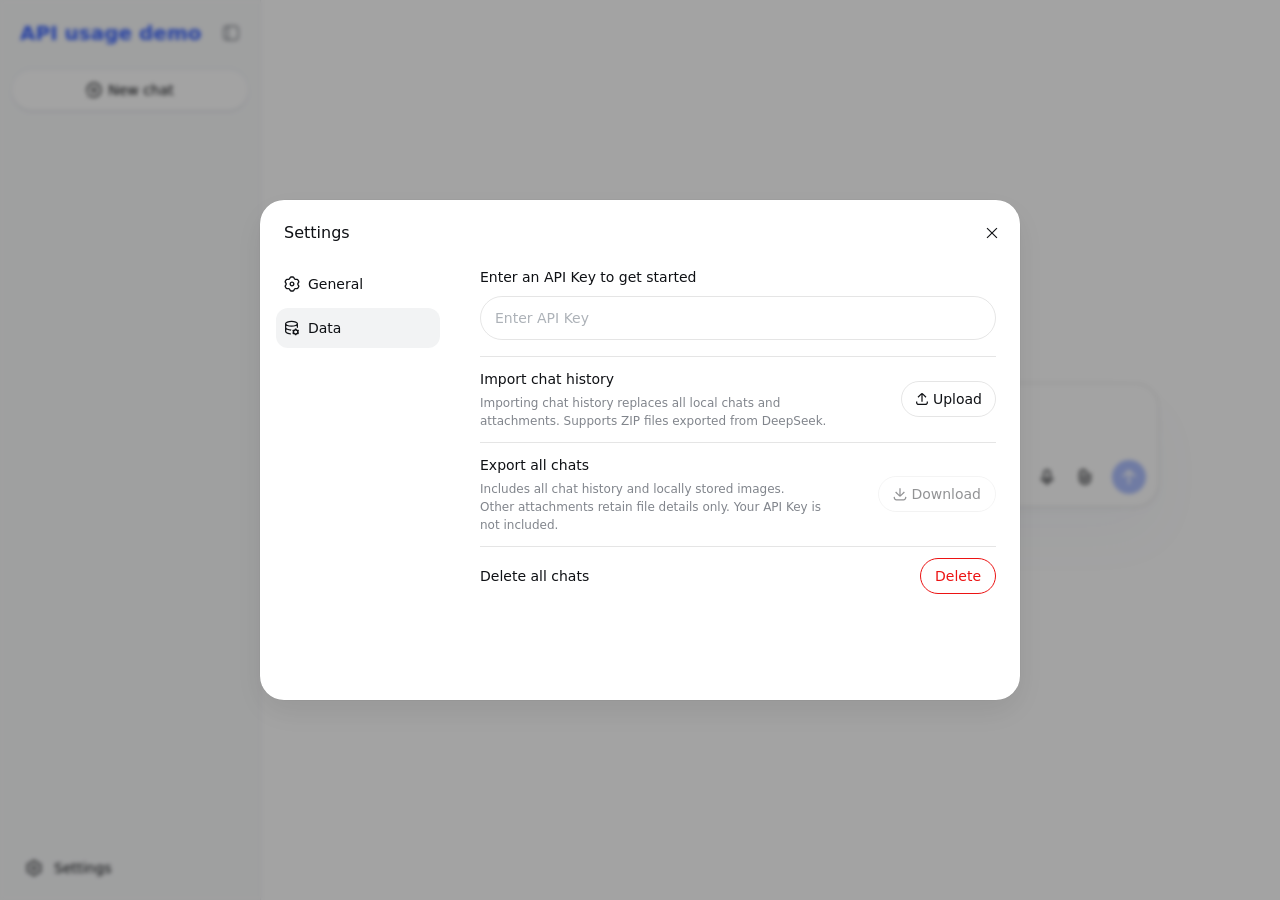
==== index.html @ 52a0a0d3 "deploy: chat-demo v0.1.3 static build" ====
<!doctype html><html lang="zh-CN"><head><meta charset="utf-8"><meta name="viewport" content="width=device-width,initial-scale=1"><meta name="theme-color" content="#ffffff"><title>API 使用 demo</title><meta content="0.1.3" name="application-version"><script defer src="static/js/main.4fc5bb07.js"></script><link href="static/css/main.27198ffe.css" rel="stylesheet"></head><body><div id="root"></div></body></html>
---- static/css/main.27198ffe.css ----
.trigger-_94788{display:contents}.tooltip-_94788{z-index:2000;box-sizing:border-box;background-color:var(--dsw-alias-tooltip-bg);max-width:calc(100vw - 28px);color:var(--dsw-static-neutral-bluish-00);pointer-events:none;border-radius:10px;padding:4px 8px;font-size:12px;line-height:1.5;position:fixed}[data-ds-dark-theme] .tooltip-_94788{color:var(--dsw-alias-label-primary);box-shadow:0 6px 16px rgba(0,0,0,.08),0 3px 6px -4px rgba(0,0,0,.12),0 9px 28px 8px rgba(0,0,0,.05)}.button-_7c3cd{cursor:pointer;transition:background-color var(--ds-transition-duration) var(--ds-ease-in-out);background-color:transparent;border:none;border-radius:50%;outline:none;flex-shrink:0;justify-content:center;align-items:center;padding:0;font-size:16px;display:inline-flex}.button-_7c3cd:active:not(:disabled){background-color:var(--dsw-alias-interactive-bg-hover)}@media (hover:hover){.button-_7c3cd:hover:not(:disabled){background-color:var(--dsw-alias-interactive-bg-hover)}}.button-_7c3cd:focus-visible{box-shadow:0 0 0 2px var(--dsw-alias-button-primary-fill)}.button-_7c3cd:disabled{cursor:not-allowed;color:var(--dsw-alias-label-caption)}.xs-_7c3cd{width:var(--ds-control-height-xs);height:var(--ds-control-height-xs)}.m-_7c3cd{width:34px;height:34px}.xl-_7c3cd{width:var(--ds-control-height-xl);height:var(--ds-control-height-xl)}.tertiary-_7c3cd{color:var(--dsw-alias-label-tertiary)}.primary-_7c3cd{color:var(--dsw-alias-label-primary)}.logo-cc04e9{background-color:var(--dsw-alias-markdown-citation);border-radius:50%;display:inline-flex;overflow:hidden}.img-cc04e9{object-fit:cover;width:100%;height:100%}.placeholder-cc04e9{background-color:var(--dsw-alias-markdown-citation);justify-content:center;align-items:center;width:100%;height:100%;display:flex}.fallback-cc04e9{color:var(--dsw-alias-label-tertiary)}.fallback-cc04e9 svg{width:70%;height:70%}.group-cc04e9{-webkit-user-select:none;-moz-user-select:none;-ms-user-select:none;user-select:none;margin-left:6px;display:inline-flex}.thumbnail-cc04e9{width:16px;height:16px;box-shadow:0 0 0 1px var(--search-row-site-logo-color,var(--dsw-alias-bg-base)), 0 0 0 1px var(--dsw-alias-bg-base);flex-shrink:0;margin-left:-4px;transition:box-shadow .2s}.thumbnail-cc04e9:first-of-type{margin-left:0}.anchor-a38882{text-decoration:none}.card-a38882{cursor:pointer;flex-direction:column;display:flex}.meta-a38882{padding-top:var(--search-view-card-meta-padding-top,0);font:var(--search-view-card-meta-font,500 12px/17px var(--dsw-font-family));align-items:center;gap:6px;display:flex}.siteIcon-a38882{flex-shrink:0;width:18px;height:18px}.siteName-a38882{text-overflow:ellipsis;white-space:nowrap;color:var(--search-view-card-secondary-color,var(--dsw-alias-label-secondary));overflow:hidden}.divider-a38882{background-color:var(--dsw-alias-border-l3);width:1px;height:12px;margin:0 3px}.date-a38882{color:var(--search-view-card-secondary-color,var(--dsw-alias-label-secondary));flex-shrink:0;font-weight:400}.title-a38882{font:var(--search-view-card-title-font,500 16px/25px var(--dsw-font-family));color:var(--dsw-alias-label-primary);line-clamp:2;-webkit-line-clamp:2;-webkit-box-orient:vertical;margin-top:6px;display:-webkit-box;overflow:hidden}.snippet-a38882{color:var(--search-view-card-secondary-color,var(--dsw-alias-label-secondary));line-clamp:2;-webkit-line-clamp:2;-webkit-box-orient:vertical;margin-top:6px;font-size:13px;line-height:20px;display:-webkit-box;overflow:hidden}.panel-_5cf57{box-sizing:border-box;border-left:1px solid var(--dsw-alias-border-l2);width:calc(50vw - 4rem);max-width:390px;height:100%;color:var(--dsw-alias-label-primary);background:var(--dsw-alias-bg-base);flex-direction:column;flex-shrink:0;display:flex}.header-_5cf57{box-sizing:border-box;border-bottom:1px solid var(--dsw-alias-border-l2);flex-shrink:0;align-items:center;height:60px;padding:0 14px 0 20px;display:flex}.title-_5cf57{text-overflow:ellipsis;white-space:nowrap;flex:1;font-size:14px;font-weight:500;line-height:22px;overflow:hidden}.content-_5cf57{--search-view-card-meta-font:var(--dsw-font-xs-13);--search-view-card-meta-padding-top:2px;--search-view-card-secondary-color:var(--dsw-alias-label-tertiary);--search-view-card-title-font:500 14px/22px var(--dsw-font-family);scrollbar-color:var(--scroll-color) transparent;flex:1;min-height:0;padding:8px;overflow-y:auto}.item-_5cf57{transition:background-color var(--ds-transition-duration) var(--ds-ease-in-out);border-radius:12px;margin-bottom:6px;padding:12px}.item-_5cf57:hover{background:var(--dsw-alias-interactive-bg-hover)}@media not all and (min-width:768px){.panel-_5cf57{z-index:700;border-left:none;width:auto;max-width:none;position:fixed;top:0;bottom:0;left:0;right:0}}.mask-_4f2ab{z-index:1000;cursor:copy;pointer-events:none;-webkit-backdrop-filter:blur(10px);backdrop-filter:blur(10px);background-color:rgba(255,255,255,.7);justify-content:center;align-items:center;display:flex;position:fixed;top:0;bottom:0;left:0;right:0}[data-ds-dark-theme] .mask-_4f2ab{background-color:rgba(39,39,48,.7)}.wrap-_4f2ab{box-sizing:border-box;width:100%;color:var(--dsw-alias-label-primary);text-align:center;flex-direction:column;align-items:center;margin-top:-3%;padding:0 40px;display:flex}.title-_4f2ab{margin-top:16px;font-size:20px;line-height:28px}.desc-_4f2ab{color:var(--dsw-alias-label-tertiary);margin-top:16px;font-size:14px;line-height:22px}.card-_282ec{box-sizing:border-box;border:1px solid var(--dsw-alias-border-l2);background-color:var(--dsw-specific-input-major);cursor:default;border-radius:16px;flex-shrink:0;align-items:center;width:240px;min-height:64px;padding:0 12px 0 14px;transition:background-color .2s ease-in-out;display:flex;position:relative}.card-_282ec>a{position:absolute;top:0;bottom:0;left:0;right:0}.card-_282ec:hover .remove-_282ec{opacity:1}.clickable-_282ec{cursor:pointer}.clickable-_282ec:hover{background-color:var(--dsw-alias-interactive-bg-hover)}.editable-_282ec{padding-right:24px}.failed-_282ec{border-color:var(--dsw-alias-state-error-primary)}.failed-_282ec .subCaption-_282ec{color:var(--dsw-alias-state-error-primary)}.icon-_282ec{width:28px;height:28px;color:var(--dsw-alias-label-tertiary);flex-shrink:0;justify-content:center;align-items:center;margin-right:10px;display:flex}.retry-_282ec svg{width:18px;height:18px;color:var(--dsw-alias-label-secondary)}.spinner-_282ec{box-sizing:border-box;border:2px solid var(--dsw-alias-border-l2);border-top-color:var(--dsw-alias-label-tertiary);border-radius:50%;width:16px;height:16px;animation:.8s linear infinite spin-_282ec}@keyframes spin-_282ec{to{transform:rotate(360deg)}}.content-_282ec{-webkit-user-select:none;-moz-user-select:none;-ms-user-select:none;user-select:none;flex:1;min-width:0;padding:10px 0}.caption-_282ec{white-space:nowrap;text-overflow:ellipsis;color:var(--dsw-alias-label-primary);font-size:14px;font-weight:400;line-height:22px;overflow:hidden}.subCaption-_282ec{white-space:nowrap;text-overflow:ellipsis;color:var(--dsw-alias-label-tertiary);font-size:12px;line-height:18px;overflow:hidden}.remove-_282ec{width:18px;height:18px;color:var(--dsw-alias-label-primary-inverted);background-color:var(--dsw-alias-button-contrast-fill);cursor:pointer;opacity:0;border:none;border-radius:50%;justify-content:center;align-items:center;padding:0;transition:opacity .2s ease-in-out;display:flex;position:absolute;top:4px;right:4px}.invalidRemove-_282ec{opacity:1;color:var(--dsw-alias-label-primary-foreground);background-color:var(--dsw-alias-state-error-primary)}.wrapper-ed6f47{--line-height:24px;--input-padding-top:12px;box-sizing:border-box;cursor:text;width:100%;font-size:16px;line-height:var(--line-height);border:1px solid var(--dsw-alias-border-l2-darkmode-thin);background:var(--dsw-specific-input-major);border-radius:24px;flex-direction:column;display:flex;overflow:hidden}.session-ed6f47{box-shadow:0 4px 10px rgba(0,0,0,.02),0 2px 4px rgba(0,0,0,.04)}.home-ed6f47{box-shadow:0 4px 12px rgba(0,0,0,.02),0 2px 2px rgba(72,104,178,.01),0 30px 60px rgba(72,104,178,.03)}[data-ds-dark-theme] .home-ed6f47{box-shadow:none}.attachments-ed6f47{cursor:default;align-items:flex-end;gap:10px;padding:12px 12px 0;display:flex;overflow-x:auto}.attachment-ed6f47{box-sizing:border-box;border:1px solid var(--dsw-alias-border-l2);background-color:var(--dsw-alias-bg-skeleton);border-radius:16px;flex-shrink:0;width:64px;height:64px;position:relative;overflow:hidden}.attachment-ed6f47 img{object-fit:cover;width:100%;height:100%;display:block}.attachment-ed6f47:hover .remove-ed6f47{opacity:1}.uploading-ed6f47{background-color:rgba(0,0,0,.3);position:absolute;top:0;bottom:0;left:0;right:0}.uploading-ed6f47:after{content:"";border:2px solid rgba(255,255,255,.4);border-top-color:#fff;border-radius:50%;width:16px;height:16px;margin:-10px 0 0 -10px;animation:.8s linear infinite spin-ed6f47;position:absolute;top:50%;left:50%}@keyframes spin-ed6f47{to{transform:rotate(360deg)}}.attachmentFailed-ed6f47{border-color:var(--dsw-alias-state-error-primary)}.failed-ed6f47{cursor:pointer;color:var(--dsw-static-neutral-bluish-00);background-color:rgba(0,0,0,.48);border:none;flex-direction:column;justify-content:center;align-items:center;padding:0 3px;display:flex;position:absolute;top:0;bottom:0;left:0;right:0}.failed-ed6f47 svg{width:18px;height:18px}.failedStatic-ed6f47{cursor:default;background-color:rgba(0,0,0,.24);justify-content:flex-end;padding-bottom:7px}.failedReason-ed6f47{text-align:center;word-break:break-word;-webkit-line-clamp:2;-webkit-box-orient:vertical;max-width:100%;margin-top:2px;font-size:11px;font-weight:500;line-height:14px;display:-webkit-box;overflow:hidden}.remove-ed6f47{z-index:1;width:18px;height:18px;color:var(--dsw-alias-label-primary-inverted);background-color:var(--dsw-alias-button-contrast-fill);-webkit-filter:drop-shadow(0 0 .5px rgba(0,0,0,.2));filter:drop-shadow(0 0 .5px rgba(0,0,0,.2));cursor:pointer;opacity:0;transition:opacity var(--ds-transition-duration) var(--ds-ease-in-out);border:none;border-radius:50%;justify-content:center;align-items:center;padding:0;display:flex;position:absolute;top:4px;right:4px}.invalidRemove-ed6f47{opacity:1;color:var(--dsw-alias-label-primary-foreground);background-color:var(--dsw-alias-state-error-primary)}.textareaWrapper-ed6f47{width:100%;position:relative}.textarea-ed6f47,.mirror-ed6f47{box-sizing:border-box;width:100%;min-height:calc(var(--line-height) * 2 + var(--input-padding-top));padding:var(--input-padding-top) 12px 0 16px;font:inherit;line-height:inherit;font-variant-ligatures:no-contextual;word-break:break-word;white-space:pre-wrap;border:none;margin:0;display:block;overflow:auto}.textarea-ed6f47{resize:none;overscroll-behavior:contain;height:100%;color:var(--dsw-alias-label-primary);caret-color:var(--dsw-alias-brand-text);background-color:transparent;outline:none;position:absolute}.textarea-ed6f47::-webkit-input-placeholder{color:var(--dsw-alias-label-caption);-webkit-user-select:none;-moz-user-select:none;-ms-user-select:none;user-select:none}.textarea-ed6f47::-ms-input-placeholder{color:var(--dsw-alias-label-caption);-webkit-user-select:none;-moz-user-select:none;-ms-user-select:none;user-select:none}.textarea-ed6f47::placeholder{color:var(--dsw-alias-label-caption);-webkit-user-select:none;-moz-user-select:none;-ms-user-select:none;user-select:none}.textareaHidden-ed6f47{visibility:hidden}@media not all and (min-width:440px){.textarea-ed6f47,.mirror-ed6f47{min-height:calc(var(--line-height) * 1.25 + var(--input-padding-top))}}.mirror-ed6f47{visibility:hidden;pointer-events:none;max-height:336px}@media not all and (min-width:768px){.wrapper-ed6f47{max-height:calc(var(--app-viewport-height,100dvh) - 120px);flex-shrink:0}.textareaWrapper-ed6f47{min-height:0}.attachments-ed6f47,.functionRow-ed6f47{flex-shrink:0}}.functionRow-ed6f47{align-items:center;gap:8px;margin-top:4px;padding:12px;display:flex}.toggles-ed6f47{flex:1;align-items:center;gap:10px;min-width:0;display:flex}.collapsedToggles-ed6f47 .toggleLabel-ed6f47{display:none}.toggle-ed6f47{border:1px solid var(--dsw-alias-border-l2);height:34px;color:var(--dsw-alias-label-primary);font:inherit;white-space:nowrap;cursor:pointer;-webkit-user-select:none;-moz-user-select:none;-ms-user-select:none;user-select:none;background-color:transparent;border-radius:18px;flex-shrink:0;justify-content:center;align-items:center;gap:4px;padding:0 12px;font-size:13px;font-weight:500;line-height:20px;transition-property:border,background;transition-duration:.2s;display:inline-flex}.toggle-ed6f47:hover:not(:disabled){background-color:var(--dsw-alias-interactive-bg-hover)}.toggle-ed6f47:disabled{opacity:.4;cursor:not-allowed}.toggle-ed6f47.selected-ed6f47{background-color:var(--dsw-alias-button-ghost-active-fill);color:var(--dsw-alias-brand-text);border-color:var(--dsw-alias-button-ghost-active-border)}.toggle-ed6f47.selected-ed6f47:hover{background-color:var(--dsw-alias-button-ghost-active-hover)}.right-ed6f47{flex-shrink:0;align-items:center;gap:4px;margin-left:auto;display:flex}.sendButton-ed6f47{background:var(--dsw-alias-button-primary-fill);width:34px;height:34px;color:var(--dsw-static-neutral-bluish-00);cursor:pointer;border:none;border-radius:50%;flex-shrink:0;justify-content:center;align-items:center;margin-left:6px;padding:0;transition:background .2s;display:flex}.sendButton-ed6f47:not(.disabled-ed6f47):hover{background:var(--dsw-alias-button-primary-hover)}.sendButton-ed6f47.disabled-ed6f47{opacity:.4;cursor:not-allowed}.timer-_1bdad{color:var(--dsw-alias-label-caption);font-variant-numeric:tabular-nums;white-space:nowrap;flex-shrink:0;align-items:center;font-size:12px;line-height:17px;display:inline-flex}@media not all and (min-width:768px){.timer-_1bdad{display:none}}.button-_1bdad{width:34px;height:34px;color:var(--dsw-alias-label-primary);cursor:pointer;transition:background-color var(--ds-transition-duration) var(--ds-ease-in-out);background-color:transparent;border:none;border-radius:50%;outline:none;flex-shrink:0;justify-content:center;align-items:center;padding:0;display:inline-flex}.button-_1bdad:active:not(.recording-_1bdad):not(.disabled-_1bdad){background-color:var(--dsw-alias-interactive-bg-hover)}@media (hover:hover){.button-_1bdad:hover:not(.recording-_1bdad):not(.disabled-_1bdad){background-color:var(--dsw-alias-interactive-bg-hover)}}.button-_1bdad:focus-visible{box-shadow:0 0 0 2px var(--dsw-alias-button-primary-fill)}.disabled-_1bdad{color:var(--dsw-alias-label-caption);cursor:not-allowed}.active-_1bdad{justify-content:center;align-items:center;width:26px;height:26px;display:flex;position:relative}.halo-_1bdad{background-color:var(--dsw-alias-brand-primary);opacity:.2;border-radius:50%;animation:.15s ease-out both haloEnter-_1bdad,1.8s ease-in-out .15s infinite haloBreath-_1bdad;position:absolute;top:0;bottom:0;left:0;right:0}.core-_1bdad{background-color:var(--dsw-alias-brand-primary);opacity:.75;border-radius:50%;animation:.2s ease-out .14s both coreEnter-_1bdad;position:absolute;top:2px;bottom:2px;left:2px;right:2px}.outline-_1bdad{color:var(--dsw-alias-brand-primary);animation:.12s ease-out .14s both fadeOut-_1bdad;display:flex;position:absolute}.glyph-_1bdad{color:var(--dsw-static-neutral-bluish-00);animation:.1s ease-out .26s both fadeIn-_1bdad;display:flex;position:relative}@keyframes haloEnter-_1bdad{0%{opacity:0;transform:scale(.6)}to{opacity:.2;transform:scale(1)}}@keyframes haloBreath-_1bdad{0%,to{scale:1}50%{scale:1.1}}@keyframes coreEnter-_1bdad{0%{opacity:0;transform:scale(.6)}to{opacity:.75;transform:scale(1)}}@keyframes fadeOut-_1bdad{to{opacity:0}}@keyframes fadeIn-_1bdad{0%{opacity:0}}@media (prefers-reduced-motion:reduce){.halo-_1bdad,.core-_1bdad,.glyph-_1bdad{animation:none}.outline-_1bdad{display:none}.halo-_1bdad{scale:none}}.loading-_1bdad{box-sizing:border-box;border:1.5px solid var(--dsw-alias-border-l2);border-top-color:var(--dsw-alias-label-tertiary);border-radius:50%;width:14px;height:14px;animation:.8s linear infinite spin-_1bdad}@keyframes spin-_1bdad{to{transform:rotate(360deg)}}.spectrum-_62476{opacity:.7;pointer-events:none;justify-content:center;align-items:center;gap:3px;height:36px;display:flex;position:absolute;top:calc(50% + 8px);left:16px;right:12px;translate:0 -50%}.bar-_62476{background-color:var(--dsw-alias-button-info-hover,#679efe);transform-origin:50%;will-change:transform;border-radius:1px;flex-shrink:0;width:2px;height:5px}.button-_074b8{box-sizing:border-box;min-width:72px;font:inherit;cursor:pointer;white-space:nowrap;-webkit-user-select:none;-moz-user-select:none;-ms-user-select:none;user-select:none;transition:background-color var(--ds-transition-duration) var(--ds-ease-in-out), opacity var(--ds-transition-duration) var(--ds-ease-in-out);border:1px solid transparent;border-radius:4096px;outline:none;justify-content:center;align-items:center;padding:0 14px;font-size:14px;font-weight:500;line-height:22px;display:inline-flex}.button-_074b8:focus-visible{box-shadow:0 0 0 2px var(--dsw-alias-button-primary-fill)}.button-_074b8:disabled{opacity:.45;cursor:not-allowed}.l-_074b8{height:var(--ds-control-height-l)}.m-_074b8{height:var(--ds-control-height-m);gap:4px}.m-_074b8 svg{width:14px;height:14px}.s-_074b8{height:var(--ds-control-height-s);min-width:58px}.block-_074b8{width:100%}.primary-_074b8{color:var(--dsw-alias-label-primary-foreground);background-color:var(--dsw-alias-button-primary-fill)}.primary-_074b8:hover:not(:disabled){background-color:var(--dsw-alias-button-primary-hover)}.outlined-_074b8{color:var(--dsw-alias-label-primary);border-color:var(--dsw-alias-border-l2);background-color:transparent;font-weight:400}.outlined-_074b8:hover:not(:disabled){background-color:var(--dsw-alias-interactive-bg-hover)}.danger-_074b8{color:var(--dsw-static-neutral-bluish-00);background-color:var(--dsw-alias-state-error-primary)}.danger-_074b8:hover:not(:disabled){background-color:var(--dsw-alias-state-error-secondary)}.dangerOutlined-_074b8{color:var(--dsw-alias-state-error-primary);border-color:var(--dsw-alias-state-error-primary);background-color:transparent;font-weight:400}.dangerOutlined-_074b8:hover:not(:disabled){background-color:var(--dsw-alias-interactive-bg-hover-danger)}.dangerOutlined-_074b8:focus-visible{box-shadow:0 0 0 2px var(--dsw-alias-state-error-primary)}.card-bab5a2{z-index:950;box-sizing:border-box;border:1px solid var(--dsw-alias-border-inverted);background:var(--dsw-specific-menu);max-width:355px;box-shadow:var(--dsw-shadow-lv3);border-radius:12px;padding:16px;position:fixed}.container-_094a5{justify-content:space-between;align-items:center;width:100%;padding:6px;display:flex}.name-_094a5{color:var(--dsw-alias-label-primary);font-family:var(--ds-font-family-code);margin-left:8px;font-size:12px;line-height:18px}.button-_094a5{height:28px;color:var(--dsw-alias-label-secondary);font:inherit;cursor:pointer;-webkit-user-select:none;-moz-user-select:none;-ms-user-select:none;user-select:none;background:0 0;border:none;border-radius:8px;align-items:center;gap:3px;padding:0 10px;font-size:13px;line-height:20px;display:inline-flex}.button-_094a5:active{background-color:var(--dsw-alias-interactive-bg-hover)}@media (hover:hover){.button-_094a5:hover{background-color:var(--dsw-alias-interactive-bg-hover)}}.button-_094a5 svg{width:14px;height:14px}.ds-markdown{font:var(--dsw-font-markdown-base);color:var(--dsw-alias-label-primary)}.ds-markdown strong{font-weight:600}.ds-markdown img{max-width:100%}.ds-markdown h1{font:var(--dsw-font-markdown-h1)}.ds-markdown h2{font:var(--dsw-font-markdown-h2)}.ds-markdown h3{font:var(--dsw-font-markdown-h3)}.ds-markdown h4{font:var(--dsw-font-markdown-h4)}.ds-markdown h5,.ds-markdown h6{font:var(--dsw-font-markdown-base-strong)}.ds-markdown h1 strong,.ds-markdown h2 strong,.ds-markdown h3 strong,.ds-markdown h4 strong,.ds-markdown h5 strong,.ds-markdown h6 strong{font-weight:inherit}.ds-markdown h1,.ds-markdown h2,.ds-markdown h3{margin:32px 0 16px}.ds-markdown h4,.ds-markdown h5,.ds-markdown h6,.ds-markdown .ds-markdown-paragraph{margin:16px 0}.ds-markdown h4+ul,.ds-markdown h5+ul,.ds-markdown h6+ul,.ds-markdown h4+ol,.ds-markdown h5+ol,.ds-markdown h6+ol{margin-top:8px}:is(.ds-markdown h4:has(+ul),.ds-markdown h5:has(+ul),.ds-markdown h6:has(+ul),.ds-markdown h4:has(+ol),.ds-markdown h5:has(+ol),.ds-markdown h6:has(+ol)){margin-bottom:8px}.ds-markdown a:not(.ds-a){color:var(--dsw-alias-brand-text);transition:box-shadow var(--ds-transition-duration) var(--ds-ease-in-out);border:2px solid rgba(255,255,255,0);border-width:2px 3px;margin-left:-3px;margin-right:-3px;text-decoration:none;position:relative}.ds-markdown a:not(.ds-a):hover,.ds-markdown a:not(.ds-a) :focus{-webkit-text-decoration:underline var(--dsw-alias-brand-text);-webkit-text-decoration:underline var(--dsw-alias-brand-text);text-decoration:underline var(--dsw-alias-brand-text);outline:none}.ds-markdown a:not(.ds-a):focus-visible{box-shadow:0 0 0 2px var(--dsw-alias-brand-text)}.ds-markdown li>ul,.ds-markdown li>ol{margin-top:4px}.ds-markdown ul,.ds-markdown ol{margin:16px 0;padding-left:18px}.ds-markdown li:not(:first-child){margin-top:6px}.ds-markdown li::marker{color:var(--dsw-alias-label-secondary);line-height:28px}.ds-markdown ul>.ds-markdown-task-list-item{list-style:none}.ds-markdown ul>.ds-markdown-task-list-item>.ds-markdown-task-checkbox{margin-left:-18px}.ds-markdown .ds-markdown-task-list-item>.ds-markdown-task-checkbox{color:var(--dsw-alias-label-secondary)}.ds-markdown .ds-markdown-task-list-item>.ds-markdown-task-checkbox+.ds-markdown-paragraph{display:inline}.ds-markdown ul ol,.ds-markdown ol ol{padding-left:0;list-style-position:inside}:is(.ds-markdown ul ol,.ds-markdown ol ol) li p{display:inline}.ds-markdown hr{background:var(--dsw-alias-border-l2);border:none;height:1px;margin:32px 0;display:block}.ds-markdown blockquote{border-left:2px solid var(--dsw-alias-label-caption);margin:16px 0 0;padding-left:14px}.ds-markdown table{border-collapse:collapse;width:-webkit-max-content;width:-moz-max-content;width:max-content;max-width:-webkit-max-content;max-width:-moz-max-content;max-width:max-content}.ds-markdown th{border-bottom:1px solid var(--dsw-alias-border-l3);font:var(--dsw-font-markdown-table-head);border-top:none;min-width:100px;max-width:min(30vw,320px);padding:10px 16px}.ds-markdown th:not(:-webkit-any(:lang(ae),:lang(ar),:lang(arc),:lang(bcc),:lang(bqi),:lang(ckb),:lang(dv),:lang(fa),:lang(glk),:lang(he),:lang(ku),:lang(mzn),:lang(nqo),:lang(pnb),:lang(ps),:lang(sd),:lang(ug),:lang(ur),:lang(yi))){text-align:left}.ds-markdown th:not(:-moz-any(:lang(ae),:lang(ar),:lang(arc),:lang(bcc),:lang(bqi),:lang(ckb),:lang(dv),:lang(fa),:lang(glk),:lang(he),:lang(ku),:lang(mzn),:lang(nqo),:lang(pnb),:lang(ps),:lang(sd),:lang(ug),:lang(ur),:lang(yi))){text-align:left}.ds-markdown th:not(:is(:lang(ae),:lang(ar),:lang(arc),:lang(bcc),:lang(bqi),:lang(ckb),:lang(dv),:lang(fa),:lang(glk),:lang(he),:lang(ku),:lang(mzn),:lang(nqo),:lang(pnb),:lang(ps),:lang(sd),:lang(ug),:lang(ur),:lang(yi))){text-align:left}.ds-markdown th:-webkit-any(:lang(ae),:lang(ar),:lang(arc),:lang(bcc),:lang(bqi),:lang(ckb),:lang(dv),:lang(fa),:lang(glk),:lang(he),:lang(ku),:lang(mzn),:lang(nqo),:lang(pnb),:lang(ps),:lang(sd),:lang(ug),:lang(ur),:lang(yi)){text-align:right}.ds-markdown th:-moz-any(:lang(ae),:lang(ar),:lang(arc),:lang(bcc),:lang(bqi),:lang(ckb),:lang(dv),:lang(fa),:lang(glk),:lang(he),:lang(ku),:lang(mzn),:lang(nqo),:lang(pnb),:lang(ps),:lang(sd),:lang(ug),:lang(ur),:lang(yi)){text-align:right}.ds-markdown th:is(:lang(ae),:lang(ar),:lang(arc),:lang(bcc),:lang(bqi),:lang(ckb),:lang(dv),:lang(fa),:lang(glk),:lang(he),:lang(ku),:lang(mzn),:lang(nqo),:lang(pnb),:lang(ps),:lang(sd),:lang(ug),:lang(ur),:lang(yi)){text-align:right}.ds-markdown th:first-child{padding-left:0}.ds-markdown td{border-bottom:1px solid var(--dsw-alias-border-l2);font:var(--dsw-font-markdown-table);min-width:100px;max-width:min(30vw,320px);padding:10px 16px}.ds-markdown td:first-child{padding-left:0}.ds-markdown td:last-child{padding-right:0}.ds-markdown pre{font-family:var(--ds-font-family-code);margin:16px 0;overflow:auto}.ds-markdown code{box-sizing:border-box;font:var(--dsw-font-markdown-code);font-family:var(--ds-font-family-code);background-color:var(--dsw-alias-markdown-inline-code);border-radius:6px;align-items:center;padding:0 5px;display:inline-flex;font-size:.875em!important}:is(.ds-markdown h1,.ds-markdown h2,.ds-markdown h3,.ds-markdown h4,.ds-markdown h5,.ds-markdown h6) code{font:inherit;font-family:var(--ds-font-family-code)}.ds-markdown table code{font-size:13px}.ds-markdown-math.katex-display{text-align:center;max-width:100%;padding:4px;display:block;overflow-x:auto;overflow-y:hidden}.ds-markdown>* .ds-markdown-math{margin:16px 0}.ds-markdown>* .ds-markdown-math:first-child{margin-top:0}.ds-markdown>* .ds-markdown-math:last-child{margin-bottom:0}.ds-markdown li>.ds-markdown-paragraph{margin:8px 0}.ds-markdown li>:first-child{margin-top:0}.ds-markdown li>:last-child:not(.md-code-block){margin-bottom:0}.ds-markdown .ds-markdown-paragraph:first-child{margin-top:0!important}.ds-markdown .ds-markdown-paragraph:last-child{margin-bottom:0!important}.ds-markdown>:first-child{margin-top:0!important}.ds-markdown>:last-child{margin-bottom:0!important}.ds-markdown-html{font-family:var(--ds-font-family-code)}.ds-markdown-cite{font-variant:tabular-nums;min-width:14px;height:14px;box-shadow:inset 0 0 0 .5px var(--dsw-alias-border-l1);box-sizing:border-box;-webkit-user-select:none;-moz-user-select:none;-ms-user-select:none;user-select:none;white-space:nowrap;background:var(--dsw-alias-markdown-placeholder);font:500 9px/14px var(--ds-font-family-code);color:var(--dsw-alias-label-tertiary);cursor:pointer;border-radius:6px 6px 6px 0;flex-shrink:0;justify-content:center;align-items:center;margin:0 2px;padding:0 4px;display:inline-flex;position:relative;top:-5px}.ds-markdown-cite+.ds-markdown-cite{margin-left:0}.ds-markdown-cite:hover{background:var(--dsw-alias-markdown-citation)}.ds-markdown .md-code-block{margin:16px 0}.md-code-block{--dsl-code-block-banner-background-color:var(--dsw-alias-markdown-code-block-banner);--dsl-code-block-border-radius:12px;--dsl-code-block-banner-font:var(--dsw-font-xs-13);--dsl-code-block-content-font:var(--dsw-font-markdown-code-block);color:var(--dsw-alias-label-primary);background:var(--dsw-alias-markdown-code-block);border-radius:var(--dsl-code-block-border-radius)}.md-code-block:not(:last-child){margin-bottom:11px}.md-code-block-banner{background:var(--dsl-code-block-banner-background-color);font:var(--dsl-code-block-banner-font);border-top-left-radius:var(--dsl-code-block-border-radius);border-top-right-radius:var(--dsl-code-block-border-radius);justify-content:space-between;display:flex}.md-code-block>pre{font:var(--dsl-code-block-content-font);white-space:pre-wrap;word-break:break-all;padding:16px;margin:0!important}.markdown-table-wrapper{overflow-x:auto}.md-code-block-switch{gap:4px;display:flex}.md-code-block-switch [aria-pressed=true]{background:var(--dsw-alias-markdown-code-block);color:var(--dsw-alias-label-primary)}.md-mermaid-diagram{text-align:center;padding:16px;overflow:auto}.md-mermaid-diagram>svg{max-width:100%;height:auto;margin:0 auto;display:block}.md-mermaid-status{min-height:160px;color:var(--dsw-alias-label-secondary);justify-content:center;align-items:center;padding:16px;font-size:14px;display:flex}body.dark .md-code-block .token.comment,body.dark .md-code-block .token.prolog,body.dark .md-code-block .token.doctype,body.dark .md-code-block .token.cdata{color:#8da1b9}body.dark .md-code-block .token.punctuation{color:#e3eaf2}body.dark .md-code-block .token.delimiter.important,body.dark .md-code-block .token.selector .parent,body.dark .md-code-block .token.tag,body.dark .md-code-block .token.tag .token.punctuation{color:#6cc}body.dark .md-code-block .token.attr-name,body.dark .md-code-block .token.boolean,body.dark .md-code-block .token.boolean.important,body.dark .md-code-block .token.number,body.dark .md-code-block .token.constant,body.dark .md-code-block .token.selector .token.attribute{color:#e6d37a}body.dark .md-code-block .token.class-name,body.dark .md-code-block .token.key,body.dark .md-code-block .token.parameter,body.dark .md-code-block .token.property,body.dark .md-code-block .token.property-access,body.dark .md-code-block .token.variable{color:#6cb8e6}body.dark .md-code-block .token.attr-value,body.dark .md-code-block .token.inserted,body.dark .md-code-block .token.color,body.dark .md-code-block .token.selector .token.value,body.dark .md-code-block .token.string,body.dark .md-code-block .token.string .token.url-link{color:#91d076}body.dark .md-code-block .token.builtin,body.dark .md-code-block .token.keyword-array,body.dark .md-code-block .token.package,body.dark .md-code-block .token.regex{color:#f4adf4}body.dark .md-code-block .token.function,body.dark .md-code-block .token.selector .token.class,body.dark .md-code-block .token.selector .token.id{color:#c699e3}body.dark .md-code-block .token.atrule .token.rule,body.dark .md-code-block .token.combinator,body.dark .md-code-block .token.keyword,body.dark .md-code-block .token.operator,body.dark .md-code-block .token.pseudo-class,body.dark .md-code-block .token.pseudo-element,body.dark .md-code-block .token.selector,body.dark .md-code-block .token.unit{color:#e9ae7e}body.dark .md-code-block .token.deleted,body.dark .md-code-block .token.important{color:#cd6660}body.dark .md-code-block .token.keyword-this,body.dark .md-code-block .token.this{color:#6cb8e6}body.dark .md-code-block .token.important,body.dark .md-code-block .token.keyword-this,body.dark .md-code-block .token.this,body.dark .md-code-block .token.bold{font-weight:700}body.dark .md-code-block .token.delimiter.important{font-weight:inherit}body.dark .md-code-block .token.italic{font-style:italic}body.dark .md-code-block .token.entity{cursor:help}body.dark .md-code-block .language-markdown .token.title,body.dark .md-code-block .language-markdown .token.title .token.punctuation{color:#6cb8e6;font-weight:700}body.dark .md-code-block .language-markdown .token.blockquote.punctuation{color:#f4adf4}body.dark .md-code-block .language-markdown .token.code{color:#6cc}body.dark .md-code-block .language-markdown .token.hr.punctuation{color:#6cb8e6}body.dark .md-code-block .language-markdown .token.url .token.content{color:#91d076}body.dark .md-code-block .language-markdown .token.url-link{color:#e6d37a}body.dark .md-code-block .language-markdown .token.list.punctuation{color:#f4adf4}body.dark .md-code-block .language-markdown .token.table-header,body.dark .md-code-block .language-json .token.operator{color:#e3eaf2}body.dark .md-code-block .language-scss .token.variable{color:#6cc}body.dark .md-code-block .token.token.tab:not(:empty):before,body.dark .md-code-block .token.token.cr:before,body.dark .md-code-block .token.token.lf:before,body.dark .md-code-block .token.token.space:before{color:#8da1b9}body.dark .md-code-block div.code-toolbar>.toolbar.toolbar>.toolbar-item>a,body.dark .md-code-block div.code-toolbar>.toolbar.toolbar>.toolbar-item>button{color:#111b27;background:#6cb8e6}body.dark .md-code-block div.code-toolbar>.toolbar.toolbar>.toolbar-item>a:hover,body.dark .md-code-block div.code-toolbar>.toolbar.toolbar>.toolbar-item>a:focus,body.dark .md-code-block div.code-toolbar>.toolbar.toolbar>.toolbar-item>button:hover,body.dark .md-code-block div.code-toolbar>.toolbar.toolbar>.toolbar-item>button:focus{color:#111b27;background:rgba(108,184,230,.855);text-decoration:none}body.dark .md-code-block div.code-toolbar>.toolbar.toolbar>.toolbar-item>span,body.dark .md-code-block div.code-toolbar>.toolbar.toolbar>.toolbar-item>span:hover,body.dark .md-code-block div.code-toolbar>.toolbar.toolbar>.toolbar-item>span:focus{color:#111b27;background:#8da1b9}body.dark .md-code-block .line-highlight.line-highlight{background:linear-gradient(90deg,rgba(60,82,109,.373) 70%,rgba(60,82,109,.333))}body.dark .md-code-block .line-highlight.line-highlight:before,body.dark .md-code-block .line-highlight.line-highlight[data-end]:after{color:#111b27;background-color:#8da1b9;box-shadow:0 1px #3c526d}body.dark .md-code-block pre[id].linkable-line-numbers.linkable-line-numbers span.line-numbers-rows>span:hover:before{background-color:rgba(141,161,185,.094)}body.dark .md-code-block .line-numbers.line-numbers .line-numbers-rows{background:rgba(11,18,27,.48);border-right:1px solid #0b121b}body.dark .md-code-block .line-numbers .line-numbers-rows>span:before{color:rgba(141,161,185,.855)}body.dark .md-code-block .rainbow-braces .token.token.punctuation.brace-level-1,body.dark .md-code-block .rainbow-braces .token.token.punctuation.brace-level-5,body.dark .md-code-block .rainbow-braces .token.token.punctuation.brace-level-9{color:#e6d37a}body.dark .md-code-block .rainbow-braces .token.token.punctuation.brace-level-2,body.dark .md-code-block .rainbow-braces .token.token.punctuation.brace-level-6,body.dark .md-code-block .rainbow-braces .token.token.punctuation.brace-level-10{color:#f4adf4}body.dark .md-code-block .rainbow-braces .token.token.punctuation.brace-level-3,body.dark .md-code-block .rainbow-braces .token.token.punctuation.brace-level-7,body.dark .md-code-block .rainbow-braces .token.token.punctuation.brace-level-11{color:#6cb8e6}body.dark .md-code-block .rainbow-braces .token.token.punctuation.brace-level-4,body.dark .md-code-block .rainbow-braces .token.token.punctuation.brace-level-8,body.dark .md-code-block .rainbow-braces .token.token.punctuation.brace-level-12{color:#c699e3}body.dark .md-code-block pre.diff-highlight>code .token.token.deleted:not(.prefix),body.dark .md-code-block pre>code.diff-highlight .token.token.deleted:not(.prefix){background-color:rgba(205,102,96,.12)}body.dark .md-code-block pre.diff-highlight>code .token.token.inserted:not(.prefix),body.dark .md-code-block pre>code.diff-highlight .token.token.inserted:not(.prefix){background-color:rgba(145,208,118,.12)}body.dark .md-code-block .command-line .command-line-prompt{border-right:1px solid #0b121b}body.dark .md-code-block .command-line .command-line-prompt>span:before{color:rgba(141,161,185,.855)}body.light .md-code-block .token.comment,body.light .md-code-block .token.prolog,body.light .md-code-block .token.cdata{color:#a0a1a7}body.light .md-code-block .token.doctype,body.light .md-code-block .token.punctuation,body.light .md-code-block .token.entity{color:#383a42}body.light .md-code-block .token.attr-name,body.light .md-code-block .token.class-name,body.light .md-code-block .token.boolean,body.light .md-code-block .token.constant,body.light .md-code-block .token.number,body.light .md-code-block .token.atrule{color:#b76b01}body.light .md-code-block .token.keyword{color:#a626a4}body.light .md-code-block .token.property,body.light .md-code-block .token.tag,body.light .md-code-block .token.symbol,body.light .md-code-block .token.deleted,body.light .md-code-block .token.important{color:#e45649}body.light .md-code-block .token.selector,body.light .md-code-block .token.string,body.light .md-code-block .token.char,body.light .md-code-block .token.builtin,body.light .md-code-block .token.inserted,body.light .md-code-block .token.regex,body.light .md-code-block .token.attr-value,body.light .md-code-block .token.attr-value>.token.punctuation{color:#50a14f}body.light .md-code-block .token.variable,body.light .md-code-block .token.operator,body.light .md-code-block .token.function{color:#4078f2}body.light .md-code-block .token.url{color:#0184bc}body.light .md-code-block .token.attr-value>.token.punctuation.attr-equals,body.light .md-code-block .token.special-attr>.token.attr-value>.token.value.css{color:#383a42}body.light .md-code-block .language-css .token.selector{color:#e45649}body.light .md-code-block .language-css .token.property{color:#383a42}body.light .md-code-block .language-css .token.function,body.light .md-code-block .language-css .token.url>.token.function{color:#0184bc}body.light .md-code-block .language-css .token.url>.token.string.url{color:#50a14f}body.light .md-code-block .language-css .token.important,body.light .md-code-block .language-css .token.atrule .token.rule,body.light .md-code-block .language-javascript .token.operator{color:#a626a4}body.light .md-code-block .language-javascript .token.template-string>.token.interpolation>.token.interpolation-punctuation.punctuation{color:#ca1243}body.light .md-code-block .language-json .token.operator{color:#383a42}body.light .md-code-block .language-json .token.null.keyword{color:#b76b01}body.light .md-code-block .language-markdown .token.url,body.light .md-code-block .language-markdown .token.url>.token.operator,body.light .md-code-block .language-markdown .token.url-reference.url>.token.string{color:#383a42}body.light .md-code-block .language-markdown .token.url>.token.content{color:#4078f2}body.light .md-code-block .language-markdown .token.url>.token.url,body.light .md-code-block .language-markdown .token.url-reference.url{color:#0184bc}body.light .md-code-block .language-markdown .token.blockquote.punctuation,body.light .md-code-block .language-markdown .token.hr.punctuation{color:#a0a1a7;font-style:italic}body.light .md-code-block .language-markdown .token.code-snippet{color:#50a14f}body.light .md-code-block .language-markdown .token.bold .token.content{color:#b76b01}body.light .md-code-block .language-markdown .token.italic .token.content{color:#a626a4}body.light .md-code-block .language-markdown .token.strike .token.content,body.light .md-code-block .language-markdown .token.strike .token.punctuation,body.light .md-code-block .language-markdown .token.list.punctuation,body.light .md-code-block .language-markdown .token.title.important>.token.punctuation{color:#e45649}body.light .md-code-block .token.bold{font-weight:700}body.light .md-code-block .token.comment,body.light .md-code-block .token.italic{font-style:italic}body.light .md-code-block .token.entity{cursor:help}body.light .md-code-block .token.namespace{opacity:.8}body.light .md-code-block .token.token.tab:not(:empty):before,body.light .md-code-block .token.token.cr:before,body.light .md-code-block .token.token.lf:before,body.light .md-code-block .token.token.space:before{color:rgba(56,58,66,.2)}.bars-_7573f{display:block}.loading-_7573f .bar-_7573f{fill:var(--dsw-static-neutral-300)}[data-ds-dark-theme] .loading-_7573f .bar-_7573f{fill:var(--dsw-static-neutral-550)}.sweep-_7573f{fill:#000;fill-opacity:0;animation-duration:1.5s;animation-timing-function:linear;animation-iteration-count:infinite}.sweep1-_7573f{animation-name:tts-sweep-1-_7573f}.sweep2-_7573f{animation-name:tts-sweep-2-_7573f}.sweep3-_7573f{animation-name:tts-sweep-3-_7573f}.sweep4-_7573f{animation-name:tts-sweep-4-_7573f}@keyframes tts-sweep-1-_7573f{0%{fill-opacity:.4}4.17%{fill-opacity:.38}8.33%{fill-opacity:.325}12.5%{fill-opacity:.25}16.67%{fill-opacity:.174}20.83%{fill-opacity:.109}25%{fill-opacity:.061}29.17%{fill-opacity:.031}33.33%{fill-opacity:.014}37.5%{fill-opacity:.006}41.67%{fill-opacity:.002}45.83%,to{fill-opacity:0}}@keyframes tts-sweep-2-_7573f{0%{fill-opacity:.014}4.17%{fill-opacity:.031}8.33%{fill-opacity:.061}12.5%{fill-opacity:.109}16.67%{fill-opacity:.174}20.83%{fill-opacity:.25}25%{fill-opacity:.325}29.17%{fill-opacity:.38}33.33%{fill-opacity:.4}37.5%{fill-opacity:.38}41.67%{fill-opacity:.325}45.83%{fill-opacity:.25}50%{fill-opacity:.174}54.17%{fill-opacity:.109}58.33%{fill-opacity:.061}62.5%{fill-opacity:.031}66.67%{fill-opacity:.014}70.83%{fill-opacity:.006}75%{fill-opacity:.002}79.17%,to{fill-opacity:0}}@keyframes tts-sweep-3-_7573f{0%,20.83%{fill-opacity:0}25%{fill-opacity:.002}29.17%{fill-opacity:.006}33.33%{fill-opacity:.014}37.5%{fill-opacity:.031}41.67%{fill-opacity:.061}45.83%{fill-opacity:.109}50%{fill-opacity:.174}54.17%{fill-opacity:.25}58.33%{fill-opacity:.325}62.5%{fill-opacity:.38}66.67%{fill-opacity:.4}70.83%{fill-opacity:.38}75%{fill-opacity:.325}79.17%{fill-opacity:.25}83.33%{fill-opacity:.174}87.5%{fill-opacity:.109}91.67%{fill-opacity:.061}95.83%{fill-opacity:.031}to{fill-opacity:.014}}@keyframes tts-sweep-4-_7573f{0%,54.17%{fill-opacity:0}58.33%{fill-opacity:.002}62.5%{fill-opacity:.006}66.67%{fill-opacity:.014}70.83%{fill-opacity:.031}75%{fill-opacity:.061}79.17%{fill-opacity:.109}83.33%{fill-opacity:.174}87.5%{fill-opacity:.25}91.67%{fill-opacity:.325}95.83%{fill-opacity:.38}to{fill-opacity:.4}}.playing-_7573f{animation:.15s cubic-bezier(.22,1,.36,1) tts-settle-_7573f}.playing-_7573f .bar-_7573f{fill:var(--dsw-alias-brand-primary)}@keyframes tts-settle-_7573f{0%{transform:scaleY(.2857)}to{transform:scaleY(1)}}@media (prefers-reduced-motion:reduce){.playing-_7573f,.sweep-_7573f{animation:none}}.area-_3d93a{margin-bottom:10px}.title-_3d93a{height:34px;color:var(--dsw-alias-label-secondary);cursor:pointer;-webkit-user-select:none;-moz-user-select:none;-ms-user-select:none;user-select:none;align-items:center;margin-bottom:2px;transition:color .2s;display:flex}.title-_3d93a:hover{color:var(--dsw-alias-label-primary)}.titleIcon-_3d93a{color:var(--dsw-alias-brand-primary);margin-right:6px;display:flex}.stoppedIcon-_3d93a{color:var(--dsw-alias-label-tertiary)}.titleText-_3d93a{font:var(--dsw-font-markdown-base);margin-right:6px}.shimmer-_3d93a{color:transparent;background:linear-gradient(90deg, var(--dsw-alias-label-secondary) 0%, var(--dsw-alias-label-secondary) 40%, var(--dsw-alias-label-caption) 50%, var(--dsw-alias-label-secondary) 60%, var(--dsw-alias-label-secondary) 100%) 0 0 / 300% 100%;-webkit-background-clip:text;background-clip:text;animation:2s ease-out infinite shimmer-_3d93a}@keyframes shimmer-_3d93a{0%{background-position:100% 0}to{background-position:0 0}}:-webkit-any(.withLine-_3d93a,.content-_3d93a):after{content:"";background-color:var(--dsw-alias-label-dimmed);width:1px;height:calc(100% - 24px);position:absolute;top:31px;left:7.5px}:-moz-any(.withLine-_3d93a,.content-_3d93a):after{content:"";background-color:var(--dsw-alias-label-dimmed);width:1px;height:calc(100% - 24px);position:absolute;top:31px;left:7.5px}:is(.withLine-_3d93a,.content-_3d93a):after{content:"";background-color:var(--dsw-alias-label-dimmed);width:1px;height:calc(100% - 24px);position:absolute;top:31px;left:7.5px}.content-_3d93a{padding:5px 0 5px 22px;position:relative}.content-_3d93a.lastItem-_3d93a{padding-bottom:0}.content-_3d93a.lastItem-_3d93a:after{height:calc(100% - 32px)}.dot-_3d93a{justify-content:center;align-items:center;width:16px;height:16px;display:inline-flex;position:absolute;top:9px;left:0}.dotInner-_3d93a{background:var(--dsw-alias-brand-primary);border-radius:50%;width:5px;height:5px;animation:1.5s linear infinite pulse-_3d93a}.dotInner-_3d93a.inactive-_3d93a{background-color:var(--dsw-alias-label-tertiary);animation:none}@keyframes pulse-_3d93a{0%{animation-timing-function:ease-out;transform:scale(1)}40%{animation-timing-function:linear;transform:scale(1.3)}60%{animation-timing-function:ease-out;transform:scale(1.3)}to{transform:scale(1)}}.rowIcon-_3d93a{flex-shrink:0;margin-right:6px;padding:1px;display:flex}.rowIcon-_3d93a svg{width:14px;height:14px}.row-_3d93a{max-width:100%;height:34px;color:var(--dsw-alias-label-secondary);font:var(--dsw-font-markdown-small);align-items:center;display:flex;position:relative}.row-_3d93a.clickable-_3d93a{cursor:pointer;width:-webkit-fit-content;width:-moz-fit-content;width:fit-content}.row-_3d93a.clickable-_3d93a:before,.row-_3d93a.active-_3d93a:before{content:"";z-index:-1;opacity:0;border-radius:100px;width:calc(100% + 20px);height:calc(100% - 6px);transition:opacity .2s,background-color .2s;position:absolute;left:-10px}.row-_3d93a.clickable-_3d93a:before{background-color:var(--dsw-alias-interactive-bg-hover)}.row-_3d93a.clickable-_3d93a:hover:before{opacity:1}.row-_3d93a.active-_3d93a:before{background-color:var(--dsw-alias-interactive-bg-active);opacity:1}.row-_3d93a.clickable-_3d93a:hover,.row-_3d93a.active-_3d93a{--search-row-site-logo-color:var(--dsw-alias-interactive-bg-hover)}.prefix-_3d93a,.summary-_3d93a{font-variant:tabular-nums;flex-shrink:0}.query-_3d93a{white-space:nowrap;text-overflow:ellipsis;margin-left:6px;animation:.3s ease-in fadeIn-_3d93a;overflow:hidden}@keyframes fadeIn-_3d93a{0%{opacity:0}}.tool-_3d93a{max-width:100%;color:var(--dsw-alias-label-secondary);font:var(--dsw-font-markdown-small);padding:5px 0;display:flex;position:relative}.toolIcon-_3d93a{margin-top:4px}.toolBody-_3d93a{flex-wrap:wrap;align-items:center;row-gap:6px;width:calc(100% - 30px);display:flex;overflow:hidden}.intro-_3d93a{font-variant:tabular-nums;margin-right:6px;display:inline-block}.page-_3d93a{white-space:nowrap;align-items:center;max-width:100%;margin-right:6px;display:inline-flex}.pageText-_3d93a{text-overflow:ellipsis;white-space:nowrap;max-width:100%;font:var(--dsw-font-xs-13);-webkit-text-decoration-line:underline;text-decoration-line:underline;-webkit-text-decoration-style:dotted;text-decoration-style:dotted;-webkit-text-decoration-color:var(--dsw-alias-label-caption);-webkit-text-decoration-color:var(--dsw-alias-label-caption);text-decoration-color:var(--dsw-alias-label-caption);text-underline-offset:4px;transition:color .2s;display:inline-block;overflow:hidden}.pageIcon-_3d93a{display:flex;position:relative;bottom:1px}.pageDone-_3d93a .pageText-_3d93a{color:var(--dsw-alias-label-secondary)}.pageDone-_3d93a .pageText-_3d93a:hover{color:var(--dsw-alias-label-primary);-webkit-text-decoration-color:var(--dsw-alias-label-tertiary);-webkit-text-decoration-color:var(--dsw-alias-label-tertiary);text-decoration-color:var(--dsw-alias-label-tertiary)}.pageFailed-_3d93a .pageText-_3d93a,.pageFailed-_3d93a .pageIcon-_3d93a{cursor:not-allowed;color:var(--dsw-alias-label-caption)}.chip-_3d93a{box-sizing:border-box;min-width:0;max-width:540px;height:20px;font:var(--dsw-font-xs-13);color:var(--dsw-alias-label-secondary);background:var(--dsw-alias-markdown-tag);cursor:pointer;border-radius:6px;align-items:center;margin-right:4px;padding:0 5px;line-height:20px;display:inline-flex}.chipFailed-_3d93a{color:var(--dsw-alias-label-caption);cursor:not-allowed}.chipIcon-_3d93a{margin-right:2px;display:flex}.chipIcon-_3d93a svg{width:12px;height:12px}.chipText-_3d93a{text-overflow:ellipsis;white-space:nowrap;overflow:hidden}.ds-think-content .ds-markdown{font:var(--dsw-font-markdown-small);color:var(--dsw-alias-label-secondary)}.ds-think-content .ds-markdown h1,.ds-think-content .ds-markdown h2,.ds-think-content .ds-markdown h3,.ds-think-content .ds-markdown h4,.ds-think-content .ds-markdown h5,.ds-think-content .ds-markdown h6,.ds-think-content .ds-markdown .ds-markdown-paragraph{margin:12px 0}.ds-think-content .ds-markdown h1,.ds-think-content .ds-markdown h2,.ds-think-content .ds-markdown h3,.ds-think-content .ds-markdown h4,.ds-think-content .ds-markdown h5,.ds-think-content .ds-markdown h6{font:var(--dsw-font-markdown-small-strong)}.ds-think-content .ds-markdown code{font:var(--dsw-font-markdown-code-block)}.ds-think-content .ds-markdown hr{margin:28px 0}.ds-think-content .ds-markdown blockquote{margin:12px 0 0}.ds-think-content .ds-markdown ul,.ds-think-content .ds-markdown ol{margin:12px 0}.ds-think-content .ds-markdown th{font:var(--dsw-font-markdown-small-strong)}.ds-think-content .ds-markdown td{font:var(--dsw-font-markdown-small)}.ds-think-content .ds-markdown h3+ul,.ds-think-content .ds-markdown h4+ul,.ds-think-content .ds-markdown h5+ul,.ds-think-content .ds-markdown h6+ul,.ds-think-content .ds-markdown h3+ol,.ds-think-content .ds-markdown h4+ol,.ds-think-content .ds-markdown h5+ol,.ds-think-content .ds-markdown h6+ol{margin-top:4px}:is(.ds-think-content .ds-markdown h3:has(+ul),.ds-think-content .ds-markdown h4:has(+ul),.ds-think-content .ds-markdown h5:has(+ul),.ds-think-content .ds-markdown h6:has(+ul),.ds-think-content .ds-markdown h3:has(+ol),.ds-think-content .ds-markdown h4:has(+ol),.ds-think-content .ds-markdown h5:has(+ol),.ds-think-content .ds-markdown h6:has(+ol)){margin-bottom:4px}.ds-think-content .ds-markdown .ds-markdown-paragraph+ul,.ds-think-content .ds-markdown .ds-markdown-paragraph+ol{margin-top:4px}:is(.ds-think-content .ds-markdown .ds-markdown-paragraph:has(+ol),.ds-think-content .ds-markdown .ds-markdown-paragraph:has(+ol)){margin-bottom:4px}.ds-think-content .ds-markdown li>ul,.ds-think-content .ds-markdown li>ol{margin-top:2px}.ds-think-content .ds-markdown li>.ds-markdown-paragraph{margin:2px 0}.ds-think-content .ds-markdown li:not(:first-child){margin-top:2px}.ds-think-content .ds-markdown li>:first-child{margin-top:0}.ds-think-content .ds-markdown .ds-markdown-cite{margin:0 2px}.ds-think-content .ds-markdown .ds-markdown-cite+.ds-markdown-cite{margin-left:0}.switcher-f95eb4{align-items:center;gap:2px;height:28px;display:flex}.previous-f95eb4 svg{transform:rotate(180deg)}.count-f95eb4{color:var(--dsw-alias-label-tertiary);font-variant-numeric:tabular-nums;white-space:nowrap;-webkit-user-select:none;-moz-user-select:none;-ms-user-select:none;user-select:none;font-size:15px;font-weight:500;line-height:18px}.message-e1faee{position:relative}.message-e1faee:hover .actions-e1faee{opacity:1}.message-e1faee:focus-within .actions-e1faee{opacity:1}.message-e1faee .ds-assistant-message-main-content{padding-bottom:6px}.waiting-e1faee{align-items:center;gap:6px;height:34px;display:flex}.waitingDot-e1faee{background-color:var(--dsw-alias-label-dimmed);border-radius:50%;width:6px;height:6px;animation:.9s linear infinite fading-e1faee}.waitingDot-e1faee:nth-child(2){animation-delay:.1s}.waitingDot-e1faee:nth-child(3){animation-delay:.2s}@keyframes fading-e1faee{0%,to{opacity:.3}33%,66%{opacity:1}}.notice-e1faee{color:var(--dsw-alias-state-error-primary);align-items:flex-start;gap:6px;margin-top:8px;font-size:14px;line-height:22px;display:flex}.notice-e1faee>svg{flex-shrink:0;margin-top:4px}.notice-e1faee>span{overflow-wrap:anywhere;white-space:pre-wrap;min-width:0}.noticeAction-e1faee{font:inherit;color:var(--dsw-alias-brand-text);cursor:pointer;background:0 0;border:none;padding:0;text-decoration:none}.noticeAction-e1faee:hover{text-decoration:underline}.bottom-e1faee{flex-wrap:wrap;align-items:center;gap:10px;padding-top:12px;padding-bottom:10px;display:flex;position:relative;left:-6px}.actions-e1faee{opacity:0;transition:opacity var(--ds-transition-duration) var(--ds-ease-in-out);align-items:center;gap:10px;display:flex}.alwaysShow-e1faee{opacity:1}.continueButton-e1faee{margin-left:auto}.summary-e1faee{border:1px solid var(--dsw-alias-border-l2);background-color:var(--dsw-alias-bg-base);width:-webkit-fit-content;width:-moz-fit-content;width:fit-content;color:var(--dsw-alias-label-primary);font:var(--dsw-font-markdown-small);cursor:pointer;-webkit-user-select:none;-moz-user-select:none;-ms-user-select:none;user-select:none;border-radius:100px;align-items:center;margin-top:16px;padding:4px 10px 4px 4px;transition:background-color .3s;display:flex}.summary-e1faee>span:first-child{margin-left:0}.summary-e1faee>span:last-child{margin-left:6px}.summary-e1faee:hover,.summary-e1faee.summaryActive-e1faee{background-color:var(--dsw-alias-interactive-bg-hover);--search-row-site-logo-color:var(--dsw-alias-interactive-bg-hover)}.image-_35e90{box-sizing:border-box;width:var(--message-file-image-size,120px);height:var(--message-file-image-size,120px);border:1px solid var(--dsw-alias-border-l2);background-color:var(--dsw-alias-markdown-placeholder);font:inherit;border-radius:16px;flex-shrink:0;justify-content:center;align-items:center;padding:0;text-decoration:none;display:flex;overflow:hidden}.image-_35e90 img{object-fit:cover;flex-shrink:0;width:100%;height:100%;display:block}.imageThumb-_35e90{position:relative;container-type:inline-size}button.image-_35e90{cursor:pointer}.failedIcon-_35e90{width:36px;height:36px;color:var(--dsw-alias-label-secondary);justify-content:center;align-items:center;display:flex}.retryImage-_35e90{border-color:var(--dsw-alias-state-error-primary)}.overlay-_35e90{color:var(--dsw-static-neutral-bluish-00);background-color:rgba(0,0,0,.3);justify-content:center;align-items:center;display:flex;position:absolute;top:0;bottom:0;left:0;right:0}.overlay-_35e90 svg{width:20px;height:20px}.retryOverlay-_35e90{transition:background-color var(--ds-transition-duration) var(--ds-ease-in-out);background-color:rgba(0,0,0,.4)}button:hover>.retryOverlay-_35e90{background-color:rgba(0,0,0,.5)}.reason-_35e90{box-sizing:border-box;text-align:center;word-break:break-word;min-height:min(60px,100%);color:var(--dsw-static-neutral-bluish-00);pointer-events:none;background:linear-gradient(transparent,rgba(0,0,0,.65));justify-content:center;align-items:flex-end;padding:0 4px 8px;font-size:11px;font-weight:500;line-height:14px;display:flex;position:absolute;bottom:0;left:0;right:0}@container (width<=63px){.reason-_35e90{display:none}}.spinner-_35e90{box-sizing:border-box;border:2px solid rgba(255,255,255,.4);border-top-color:#fff;border-radius:50%;width:20px;height:20px;animation:.8s linear infinite spin-_35e90}@keyframes spin-_35e90{to{transform:rotate(360deg)}}.container-_4cfe7{flex-direction:column;align-items:flex-end;padding-bottom:16px;display:flex}.container-_4cfe7.isFirst-_4cfe7{padding-top:34px}.container-_4cfe7:hover .actions-_4cfe7{opacity:1}.files-_4cfe7{flex-wrap:wrap;justify-content:flex-end;align-items:flex-end;gap:10px;max-width:100%;margin-bottom:8px;display:flex}.filesWithDocuments-_4cfe7{--message-file-image-size:64px}.bubble-_4cfe7{box-sizing:border-box;max-width:calc(100% - 88px);color:var(--dsw-alias-label-primary);background-color:var(--dsw-specific-bubble);white-space:pre-wrap;word-break:break-word;border-radius:22px;padding:10px 16px;font-size:16px;line-height:24px}@media not all and (min-width:440px){.bubble-_4cfe7{max-width:calc(100% - 68px)}}.bottom-_4cfe7{align-items:center;gap:10px;height:28px;margin-top:6px;display:flex}.actions-_4cfe7{opacity:0;transition:opacity var(--ds-transition-duration) var(--ds-ease-in-out);align-items:center;gap:10px;display:flex}.actions-_4cfe7:focus-within{opacity:1}.alwaysShow-_4cfe7{opacity:1}.editor-_4cfe7{box-sizing:border-box;border:1px solid var(--dsw-alias-brand-primary);background-color:var(--dsw-alias-bg-base);border-radius:22px;width:100%;overflow:hidden}.textarea-_4cfe7{box-sizing:border-box;resize:none;width:100%;min-height:44px;max-height:202px;font:inherit;color:var(--dsw-alias-label-primary);background:0 0;border:none;outline:none;padding:10px 16px;font-size:16px;line-height:24px;display:block}.editorActions-_4cfe7{justify-content:flex-end;gap:8px;margin:6px 10px 10px;display:flex}.container-_7ccaf{scrollbar-gutter:stable both-edges;scrollbar-color:var(--scroll-color) transparent;flex-direction:column;flex:1;min-height:0;display:flex;overflow-y:auto}.scroll-_7ccaf{display:contents}@media not all and (min-width:768px){.container-_7ccaf{scrollbar-gutter:auto;overflow:hidden}.scroll-_7ccaf{overscroll-behavior-y:contain;scrollbar-color:var(--scroll-color) transparent;flex-direction:column;flex:1;min-height:0;display:flex;overflow-y:auto}}.column-_7ccaf{width:calc(var(--message-list-max-width) - 2 * var(--message-list-padding-horizontal));max-width:calc(100% - 40px);margin:0 auto;padding-bottom:24px}.header-cf83dc{box-sizing:border-box;flex-shrink:0;align-items:center;height:60px;padding:12px 10px 4px;display:flex}.title-cf83dc{white-space:nowrap;text-overflow:ellipsis;min-width:0;font:var(--dsw-font-s-strong-14);color:var(--dsw-alias-label-primary);flex:1;margin:0 12px;overflow:hidden}.view-_5fa77{flex-direction:column;display:flex;position:absolute;top:0;bottom:0;left:0;right:0}.header-_5fa77{box-sizing:border-box;background:var(--dsw-alias-bg-base);flex-shrink:0;align-items:center;height:60px;padding:12px 18px 0;display:flex}.title-_5fa77{white-space:nowrap;text-overflow:ellipsis;max-width:480px;font:var(--dsw-font-s-strong-14);color:var(--dsw-alias-label-primary);padding:8px 12px;overflow:hidden}.withCollapsedSider-_5fa77{margin-left:113px}.inputContainer-_5fa77{z-index:10;box-sizing:border-box;width:calc(var(--message-list-max-width) - 64px);background:linear-gradient(to bottom, transparent 0%, transparent 30%, var(--dsw-alias-bg-base) 30%, var(--dsw-alias-bg-base) 100%);flex-direction:column;align-items:center;max-width:calc(100% - 32px);margin:auto auto 0;display:flex;position:-webkit-sticky;position:sticky;bottom:0}.caveat-_5fa77{text-align:center;width:100%;color:var(--dsw-alias-label-tertiary);-webkit-user-select:none;-moz-user-select:none;-ms-user-select:none;user-select:none;padding:6px 0;font-size:11px;line-height:16px}@media not all and (min-width:768px){.inputContainer-_5fa77{padding-bottom:env(safe-area-inset-bottom);flex-shrink:0;margin:0 auto;position:relative;bottom:auto}}.container-_1f155{display:flex;position:absolute;top:0;bottom:0;left:0;right:0}.welcome-_1f155{box-sizing:border-box;width:100%;max-width:var(--message-list-max-width);flex-direction:column;justify-content:center;align-items:center;margin:auto;padding:0 32px 64px;display:flex}.greeting-_1f155{text-align:center;color:var(--dsw-alias-label-primary);justify-content:center;align-items:center;margin-bottom:21px;font-size:24px;font-weight:600;line-height:32px;display:flex}@media (max-width:439px){.greeting-_1f155{font-size:20px;font-weight:500;line-height:28px}}@media not all and (min-width:768px){.container-_1f155{flex-direction:column}.welcome-_1f155{max-width:none;min-height:0;padding:0 16px env(safe-area-inset-bottom);flex:1;justify-content:flex-end;margin:0}.greeting-_1f155{flex-shrink:0;margin:auto 0}.caveat-_1f155{text-align:center;width:100%;color:var(--dsw-alias-label-tertiary);-webkit-user-select:none;-moz-user-select:none;-ms-user-select:none;user-select:none;flex-shrink:0;padding:6px 0;font-size:11px;line-height:16px}}.overlay-_83af2{--overlay-opacity:.36;z-index:1000;background-color:rgba(0, 0, 0, var(--overlay-opacity));-webkit-backdrop-filter:blur(2px);backdrop-filter:blur(2px);justify-content:center;align-items:center;display:flex;position:fixed;top:0;bottom:0;left:0;right:0}[data-ds-dark-theme] .overlay-_83af2{--overlay-opacity:.6}.content-_83af2{box-sizing:border-box;width:380px;max-width:calc(100vw - 32px);color:var(--dsw-alias-label-primary);background-color:var(--dsw-alias-bg-layer-2);box-shadow:inset 0 0 0 1px var(--dsw-alias-border-inverted), 0 0 1px 0 rgba(0,0,0,.2), 0 0 4px 0 rgba(0,0,0,.02), 0 12px 32px 0 rgba(0,0,0,.08);border-radius:24px;flex-direction:column;padding:22px 24px;font-size:14px;line-height:22px;display:flex}.header-_83af2{margin-bottom:var(--modal-header-gap,12px);justify-content:space-between;align-items:center;gap:8px;display:flex}.title-_83af2{font-size:16px;font-weight:500;line-height:24px}.close-_83af2{margin-right:-10px}.close-_83af2 svg{width:14px;height:14px}.main-_83af2{color:var(--dsw-alias-label-secondary)}.footer-_83af2{justify-content:flex-end;gap:8px;margin-top:20px;display:flex}.trigger-b81146{box-sizing:border-box;background:var(--dsw-specific-selector);min-width:90px;max-width:100%;height:36px;color:var(--dsw-alias-label-primary);font:inherit;white-space:nowrap;cursor:pointer;transition:background-color var(--ds-transition-duration) var(--ds-ease-in-out), color var(--ds-transition-duration) var(--ds-ease-in-out);border:none;border-radius:18px;outline:none;flex-shrink:0;align-items:center;padding:0 42px 0 14px;font-size:14px;line-height:22px;display:inline-flex;position:relative}.trigger-b81146:hover:not(:disabled){background:var(--dsw-alias-interactive-bg-hover-accent)}.trigger-b81146:focus-visible{box-shadow:inset 0 0 0 2px var(--dsw-alias-brand-primary)}.trigger-b81146:disabled{color:var(--dsw-alias-label-caption);cursor:default}.trigger-b81146>span:first-child{text-overflow:ellipsis;overflow:hidden}.open-b81146,.placeholder-b81146{color:var(--dsw-alias-label-tertiary)}.arrow-b81146{color:var(--dsw-alias-label-secondary);pointer-events:none;display:flex;position:absolute;top:50%;right:14px;transform:translateY(-50%)}.menu-b81146{z-index:1050;box-sizing:border-box;overscroll-behavior:contain;border:1px solid var(--dsw-alias-border-inverted);background:var(--dsw-specific-menu);border-radius:12px;min-width:124px;max-width:280px;padding:4px;position:fixed;overflow-y:auto;box-shadow:0 0 1px rgba(0,0,0,.2),0 0 4px rgba(0,0,0,.02),0 12px 32px rgba(0,0,0,.08)}.option-b81146{box-sizing:border-box;min-height:40px;color:var(--dsw-alias-label-primary);white-space:normal;cursor:pointer;-webkit-user-select:none;-moz-user-select:none;-ms-user-select:none;user-select:none;transition:background-color var(--ds-transition-duration) var(--ds-ease-in-out);border-radius:10px;justify-content:space-between;align-items:center;gap:8px;padding:4px 10px;font-size:14px;line-height:22px;display:flex}.option-b81146:hover{background:var(--dsw-alias-interactive-bg-hover)}.dialog-_85c1b{--modal-header-gap:7px;width:760px;height:500px;max-height:calc(100vh - 32px);padding:19px 24px 22px}.dialogMain-_85c1b{min-height:0;color:var(--dsw-alias-label-primary);flex:1;display:flex}.navigation-_85c1b{flex-direction:column;flex-shrink:0;gap:4px;width:172px;margin:6px 12px 0 -12px;padding-top:4px;display:flex}.navItem-_85c1b{box-sizing:border-box;width:calc(100% - 8px);min-height:40px;color:var(--dsw-alias-label-primary);font:inherit;text-align:left;cursor:pointer;-webkit-user-select:none;-moz-user-select:none;-ms-user-select:none;user-select:none;transition:background-color var(--ds-transition-duration) var(--ds-ease-in-out);background-color:transparent;border:none;border-radius:12px;outline:none;align-items:center;gap:8px;margin:0 4px;padding:9px 10px 9px 8px;font-size:14px;line-height:22px;display:flex}.navItem-_85c1b svg{flex-shrink:0}.navItem-_85c1b:hover,.navItem-_85c1b.navItemActive-_85c1b{background-color:var(--dsw-alias-interactive-bg-hover)}.navItem-_85c1b:focus-visible{box-shadow:0 0 0 2px var(--dsw-alias-button-primary-fill)}.content-_85c1b{flex-direction:column;flex:1 0 0;min-width:0;min-height:0;margin-right:-24px;padding:0 24px;display:flex;overflow-y:auto}.cell-_85c1b{box-sizing:border-box;min-height:60px;color:var(--dsw-alias-label-primary);flex-shrink:0;padding:12px 0;font-size:14px;line-height:22px}.cell-_85c1b+.cell-_85c1b{box-shadow:inset 0 1px 0 0 var(--dsw-alias-border-l2-darkmode-thin)}.row-_85c1b{align-items:center;gap:8px;display:flex}.text-_85c1b{flex-direction:column;flex:1 0 0;gap:4px;min-width:0;padding-right:48px;display:flex}.label-_85c1b{font-size:14px;line-height:22px}.uploadButton-_85c1b{padding:0 13px}.locationCell-_85c1b{flex-wrap:wrap}.locationCell-_85c1b .text-_85c1b{flex:1 0 auto;padding-right:8px}.locationSelectors-_85c1b{flex-wrap:nowrap;justify-content:flex-end;align-items:flex-start;gap:16px;min-width:0;max-width:100%;display:flex}.locationSelectors-_85c1b>button{flex-shrink:1;min-width:0}.locationSelectors-_85c1b>button:not(:-webkit-any(:lang(ae),:lang(ar),:lang(arc),:lang(bcc),:lang(bqi),:lang(ckb),:lang(dv),:lang(fa),:lang(glk),:lang(he),:lang(ku),:lang(mzn),:lang(nqo),:lang(pnb),:lang(ps),:lang(sd),:lang(ug),:lang(ur),:lang(yi))){text-align:left}.locationSelectors-_85c1b>button:not(:-moz-any(:lang(ae),:lang(ar),:lang(arc),:lang(bcc),:lang(bqi),:lang(ckb),:lang(dv),:lang(fa),:lang(glk),:lang(he),:lang(ku),:lang(mzn),:lang(nqo),:lang(pnb),:lang(ps),:lang(sd),:lang(ug),:lang(ur),:lang(yi))){text-align:left}.locationSelectors-_85c1b>button:not(:is(:lang(ae),:lang(ar),:lang(arc),:lang(bcc),:lang(bqi),:lang(ckb),:lang(dv),:lang(fa),:lang(glk),:lang(he),:lang(ku),:lang(mzn),:lang(nqo),:lang(pnb),:lang(ps),:lang(sd),:lang(ug),:lang(ur),:lang(yi))){text-align:left}.locationSelectors-_85c1b>button:-webkit-any(:lang(ae),:lang(ar),:lang(arc),:lang(bcc),:lang(bqi),:lang(ckb),:lang(dv),:lang(fa),:lang(glk),:lang(he),:lang(ku),:lang(mzn),:lang(nqo),:lang(pnb),:lang(ps),:lang(sd),:lang(ug),:lang(ur),:lang(yi)){text-align:right}.locationSelectors-_85c1b>button:-moz-any(:lang(ae),:lang(ar),:lang(arc),:lang(bcc),:lang(bqi),:lang(ckb),:lang(dv),:lang(fa),:lang(glk),:lang(he),:lang(ku),:lang(mzn),:lang(nqo),:lang(pnb),:lang(ps),:lang(sd),:lang(ug),:lang(ur),:lang(yi)){text-align:right}.locationSelectors-_85c1b>button:is(:lang(ae),:lang(ar),:lang(arc),:lang(bcc),:lang(bqi),:lang(ckb),:lang(dv),:lang(fa),:lang(glk),:lang(he),:lang(ku),:lang(mzn),:lang(nqo),:lang(pnb),:lang(ps),:lang(sd),:lang(ug),:lang(ur),:lang(yi)){text-align:right}.provinceSelect-_85c1b{width:159px}.locationSelectors-_85c1b>.citySelect-_85c1b{width:120px;min-width:120px}.regionSelect-_85c1b{max-width:min(285px,100%)}.theme-_85c1b{flex-shrink:0;margin-top:10px}.themeOptions-_85c1b{flex-wrap:wrap;gap:12px;margin:8px 0 10px;display:flex}.themeOption-_85c1b{box-sizing:border-box;border:1px solid var(--dsw-alias-border-l2);min-width:128px;height:82px;color:var(--dsw-alias-label-primary);font:inherit;text-align:center;white-space:nowrap;cursor:pointer;-webkit-user-select:none;-moz-user-select:none;-ms-user-select:none;user-select:none;transition:background-color var(--ds-transition-duration) var(--ds-ease-in-out);background-color:transparent;border-radius:12px;outline:none;flex-direction:column;flex:1;justify-content:space-between;align-items:center;padding:21px 32px;font-size:14px;line-height:22px;display:inline-flex}.themeOption-_85c1b:hover,.themeOption-_85c1b.themeOptionSelected-_85c1b{background-color:var(--dsw-specific-selector)}.themeOption-_85c1b:focus-visible{box-shadow:0 0 0 2px var(--dsw-alias-button-primary-fill)}.description-_85c1b{color:var(--dsw-alias-label-tertiary);font-size:12px;line-height:18px}.error-_85c1b{color:var(--dsw-alias-state-error-primary);font-size:12px;line-height:18px}.apiKey-_85c1b{flex-direction:column;gap:8px;padding-bottom:4px;display:flex}.apiKeySaved-_85c1b,.apiKeyInput-_85c1b{box-sizing:border-box;height:var(--ds-control-height-xl);align-items:center;font-size:14px;line-height:24px;display:flex}.apiKeySaved-_85c1b{background-color:var(--dsw-specific-login-input);border-radius:28px;justify-content:space-between;padding:0 10px 0 16px}.apiKeyMask-_85c1b{white-space:nowrap;min-width:0;color:var(--dsw-alias-label-caption);-webkit-user-select:none;-moz-user-select:none;-ms-user-select:none;user-select:none;overflow:hidden}.apiKeyInput-_85c1b{border:1px solid var(--dsw-alias-border-l2);transition:border-color var(--ds-transition-duration) var(--ds-ease-in-out);border-radius:22px;gap:12px;padding:0 14px}.apiKeyInput-_85c1b:focus-within{border-color:var(--dsw-alias-brand-primary)}.apiKeyInput-_85c1b input{min-width:0;height:100%;color:var(--dsw-alias-label-primary);font:inherit;caret-color:var(--dsw-alias-brand-text);background:0 0;border:none;outline:none;flex:1;padding:0}.apiKeyInput-_85c1b input::-webkit-input-placeholder{color:var(--dsw-alias-label-caption)}.apiKeyInput-_85c1b input::-ms-input-placeholder{color:var(--dsw-alias-label-caption)}.apiKeyInput-_85c1b input::placeholder{color:var(--dsw-alias-label-caption)}.divider-_85c1b{background-color:var(--dsw-alias-border-l2);flex-shrink:0;width:1px;height:20px}.confirm-_85c1b{color:var(--dsw-alias-brand-text);font:inherit;cursor:pointer;background:0 0;border:none;flex-shrink:0;padding:0;line-height:22px}.confirm-_85c1b:disabled{color:var(--dsw-alias-label-caption);cursor:default}@media not all and (min-width:768px){.dialog-_85c1b{border-radius:24px 24px 0 0;align-self:flex-end;width:100%;max-width:none;height:calc(100% - 64px);max-height:800px}.dialogMain-_85c1b{flex-direction:column}.navigation-_85c1b{flex-direction:row;width:auto;margin:6px -4px;padding:4px 0;overflow-x:auto}.navItem-_85c1b{white-space:nowrap;flex:1 0 auto;justify-content:center;width:auto;min-width:108px;margin:0}.navItem-_85c1b:first-child{margin-left:4px}.navItem-_85c1b:last-child{margin-right:4px}.content-_85c1b{padding-top:24px;padding-left:0;padding-bottom:env(safe-area-inset-bottom)}.text-_85c1b{padding-right:8px}.cellButton-_85c1b{flex-shrink:0;min-height:44px}.locationCell-_85c1b{gap:12px}.locationCell-_85c1b .text-_85c1b{flex-basis:100%;padding-right:0}.locationSelectors-_85c1b{gap:12px;width:100%}.provinceSelect-_85c1b,.citySelect-_85c1b{flex:auto}.apiKey-_85c1b{padding-bottom:0}.apiKeySaved-_85c1b,.apiKeyInput-_85c1b{background-color:var(--dsw-specific-login-input);border:none;border-radius:40px;height:52px;padding:0 12px 0 16px;font-size:16px}.apiKeySaved-_85c1b svg{width:20px;height:20px}.cellButton-_85c1b svg{display:none}}.mobileConfirm-_85c1b{background-color:var(--dsw-alias-button-primary-fill);width:calc(100% - 16px);height:52px;color:var(--dsw-static-neutral-bluish-00);font:inherit;cursor:pointer;border:none;border-radius:100px;flex-shrink:0;margin:16px 8px 0;font-size:17px;font-weight:500;line-height:24px;display:block}.mobileConfirm-_85c1b:disabled{opacity:.45;cursor:default}.importConfirm-_85c1b{padding-top:26px;padding-bottom:24px}.importConfirmText-_85c1b{color:var(--dsw-alias-label-primary)}.deleteConfirm-_85c1b{max-height:calc(100dvh - 32px);overflow-y:auto}.deleteActions-_85c1b{flex-wrap:wrap;justify-content:flex-end;gap:8px;width:100%;display:flex}@media not all and (min-width:768px){.deleteActions-_85c1b>button{white-space:normal;overflow-wrap:anywhere;max-width:100%;height:auto;min-height:44px;padding-top:10px;padding-bottom:10px}}.toast-b959a3{top:calc(40px + env(safe-area-inset-top));z-index:2000;box-sizing:border-box;border:1px solid var(--dsw-alias-border-inverted);text-align:center;word-break:break-word;white-space:pre-wrap;width:-webkit-fit-content;width:-moz-fit-content;width:fit-content;max-width:min(100vw - 28px,480px);color:var(--dsw-static-neutral-100);background-color:var(--dsw-alias-toast-bg);animation:enter-b959a3 .2s var(--ds-ease-in-out);pointer-events:none;border-radius:12px;margin:0 auto;padding:12px 18px;font-size:14px;line-height:22px;position:fixed;left:0;right:0;box-shadow:0 0 4px 2px rgba(0,0,0,.04),0 4px 16px rgba(0,0,0,.1)}.error-b959a3{text-align:left;display:flex}.icon-b959a3{width:16px;height:16px;color:var(--dsw-alias-state-error-primary);flex-shrink:0;margin-top:3px;margin-right:7px;display:flex}.link-b959a3{color:var(--dsw-static-blue-400);pointer-events:auto;text-decoration:none}.link-b959a3:hover{text-decoration:underline}@keyframes enter-b959a3{0%{opacity:0;transform:translateY(-8px)}}.sider-ac14ac{box-sizing:border-box;border-right:1px solid var(--dsw-alias-border-l1);background-color:var(--dsw-specific-sidebar-fill);flex-direction:column;flex-shrink:0;width:261px;height:100%;padding:6px 12px 0;display:flex}.top-ac14ac{box-sizing:border-box;flex-shrink:0;justify-content:space-between;align-items:center;gap:8px;height:48px;margin-bottom:16px;padding:15px 0 10px 4px;display:flex}.appName-ac14ac{white-space:nowrap;text-overflow:ellipsis;min-width:0;color:var(--dsw-alias-brand-primary);padding-left:4px;font-size:20px;font-weight:600;line-height:22px;overflow:hidden}.newChat-ac14ac{box-sizing:border-box;background:var(--dsw-alias-button-elevated-fill);width:100%;height:40px;color:var(--dsw-alias-label-primary);font:inherit;cursor:pointer;-webkit-user-select:none;-moz-user-select:none;-ms-user-select:none;user-select:none;border:1px solid rgba(103,158,254,0);border-radius:100px;flex-shrink:0;justify-content:center;align-items:center;padding:0 16px;font-size:14px;font-weight:500;transition:box-shadow .3s;display:flex;position:relative;box-shadow:0 -2px 2px rgba(72,104,178,.04),0 2px 2px rgba(106,111,117,.09),0 1px 2px rgba(72,104,178,.08)}.newChat-ac14ac:hover{box-shadow:0 4px 4px rgba(72,104,178,.04),0 -3px 4px rgba(72,104,178,.04),0 6px 6px rgba(106,111,117,.1)}[data-ds-dark-theme] .newChat-ac14ac{border:none;box-shadow:inset 0 1px 1px rgba(255,255,255,.1),0 2px 4px rgba(106,111,117,.08)}.newChatIcon-ac14ac{margin-right:6px;display:flex}.listWrap-ac14ac{flex:1;min-height:0;margin-top:24px;position:relative}.list-ac14ac{scrollbar-color:var(--scroll-color) transparent;height:100%;margin:0 -2px;padding:0 2px;overflow-y:auto}.section-ac14ac{margin-top:16px;padding-top:4px;position:relative}.section-ac14ac:first-child{margin-top:0}.sectionHeader-ac14ac{z-index:20;color:var(--dsw-alias-label-tertiary);background-color:var(--dsw-specific-sidebar-fill);-webkit-user-select:none;-moz-user-select:none;-ms-user-select:none;user-select:none;padding:2px 10px;font-size:12px;font-weight:500;line-height:18px;position:-webkit-sticky;position:sticky;top:0}.bottom-ac14ac{flex-shrink:0;height:64px;display:flex}.settings-ac14ac{box-sizing:border-box;width:100%;font:inherit;text-align:left;cursor:pointer;-webkit-user-select:none;-moz-user-select:none;-ms-user-select:none;user-select:none;background:0 0;border:none;border-radius:12px;outline:none;align-items:center;margin-top:auto;margin-bottom:auto;padding:6px 2px 6px 6px;display:flex}.settings-ac14ac:hover{background-color:var(--dsw-specific-sidebar-nav-item-hover)}.settings-ac14ac:focus-visible{box-shadow:inset 0 0 0 2px var(--dsw-alias-button-primary-fill)}.settingsIcon-ac14ac{width:32px;height:32px;color:var(--dsw-alias-label-primary);flex-shrink:0;justify-content:center;align-items:center;display:flex}.settingsLabel-ac14ac{white-space:nowrap;text-overflow:ellipsis;min-width:0;color:var(--dsw-alias-label-primary);margin-left:4px;font-size:14px;overflow:hidden}.collapsed-ac14ac{z-index:20;align-items:center;gap:16px;margin:12px 0 0 16px;display:flex;position:absolute;top:0;left:0}.collapsedGroup-ac14ac{box-sizing:border-box;border:1px solid var(--dsw-alias-border-l2);background:var(--dsw-alias-bg-layer-3);border-radius:100px;align-items:center;gap:2px;height:40px;padding:0 2px;display:flex;box-shadow:0 4px 12px rgba(0,0,0,.04)}.drawer-ac14ac{z-index:800;position:absolute;top:0;bottom:0;left:0}.drawerMask-ac14ac{z-index:799;position:absolute;top:0;bottom:0;left:0;right:0}.mobile-ac14ac{width:300px;max-width:calc(100vw - 48px)}.mobile-ac14ac .listWrap-ac14ac{margin-top:16px}.mobile-ac14ac .sectionHeader-ac14ac{padding:4px 10px 3px;font-size:14px;line-height:22px}.mobile-ac14ac .bottom-ac14ac{height:auto;padding:12px 0}.mobile-ac14ac .settings-ac14ac{padding:9px 10px}.mobile-ac14ac .settingsIcon-ac14ac{width:auto;height:auto}.mobile-ac14ac .settingsIcon-ac14ac svg{width:20px;height:20px}.mobile-ac14ac .settingsLabel-ac14ac{margin-left:10px;font-size:16px;line-height:22px}.anchor-_5f384{display:inline-flex}.menu-_5f384{z-index:900;box-sizing:border-box;background-color:var(--dsw-specific-menu);border-radius:12px;min-width:124px;padding:4px;position:fixed;box-shadow:0 0 1px rgba(0,0,0,.2),0 0 4px rgba(0,0,0,.02),0 12px 32px rgba(0,0,0,.08)}.option-_5f384{color:var(--dsw-alias-label-primary);cursor:pointer;-webkit-user-select:none;-moz-user-select:none;-ms-user-select:none;user-select:none;border-radius:8px;align-items:center;gap:8px;padding:8px 10px;font-size:14px;line-height:24px;display:flex}.option-_5f384:hover{background-color:var(--dsw-alias-interactive-bg-hover)}.icon-_5f384{font-size:16px;display:flex}.danger-_5f384{color:var(--dsw-alias-state-error-primary)}.danger-_5f384:hover{background-color:var(--dsw-alias-interactive-bg-hover-danger)}.item-ff6fc9{box-sizing:border-box;height:40px;color:var(--dsw-alias-label-primary);cursor:pointer;border-radius:12px;align-items:center;padding:9px 6px 9px 10px;font-size:14px;line-height:22px;display:flex;position:relative}.item-ff6fc9.active-ff6fc9{background-color:var(--dsw-specific-sidebar-nav-item-active-accent);color:var(--dsw-alias-brand-primary-invert)}@media (hover:hover){.item-ff6fc9:not(.active-ff6fc9):hover{background-color:var(--dsw-specific-sidebar-nav-item-hover)}:-webkit-any(.item-ff6fc9:hover,.item-ff6fc9.active-ff6fc9) .action-ff6fc9{display:flex}:-moz-any(.item-ff6fc9:hover,.item-ff6fc9.active-ff6fc9) .action-ff6fc9{display:flex}:is(.item-ff6fc9:hover,.item-ff6fc9.active-ff6fc9) .action-ff6fc9{display:flex}}.title-ff6fc9{white-space:nowrap;text-overflow:ellipsis;flex:1;min-width:0;line-height:18px;overflow:hidden}.action-ff6fc9{flex-shrink:0;margin-left:4px;display:none}.renameInput-ff6fc9{box-sizing:border-box;border:1px solid var(--dsw-alias-brand-primary);background-color:var(--dsw-specific-input-major);width:100%;height:40px;color:var(--dsw-alias-label-primary);font:inherit;border-radius:12px;outline:none;padding:0 10px;font-size:14px}@media (hover:none){.action-ff6fc9{display:flex}}@media not all and (min-width:768px){.item-ff6fc9{border-radius:16px;height:44px;padding:11px 6px 11px 12px;font-size:16px}.title-ff6fc9{line-height:22px}.renameInput-ff6fc9{border-radius:16px;height:44px;padding:0 12px;font-size:16px}}.frame-_9fdf5{background-color:var(--dsw-alias-bg-base);display:flex;position:absolute;top:0;bottom:0;left:0;right:0;overflow:hidden}.main-_9fdf5{flex-direction:column;flex:1;min-width:0;display:flex;position:relative}.content-_9fdf5{flex:1;min-height:0;position:relative}.saveError-_9fdf5{color:var(--dsw-alias-label-primary);background-color:var(--dsw-alias-bg-base);flex-wrap:wrap;justify-content:center;align-items:center;gap:12px;padding:12px 16px;font-size:14px;display:flex}.loadingView-_9fdf5{flex-direction:column;display:flex;position:absolute;top:0;bottom:0;left:0;right:0}.loadingState-_9fdf5{color:var(--dsw-alias-label-secondary);text-align:center;flex-direction:column;flex:1;justify-content:center;align-items:center;gap:16px;padding:24px;font-size:14px;display:flex}@media not all and (min-width:768px){.frame-_9fdf5{top:var(--app-viewport-top,0px);height:var(--app-viewport-height,100dvh);position:fixed;bottom:auto}}:root{--dsw-font-family:system-ui, -apple-system, BlinkMacSystemFont, "Segoe UI", Roboto, Oxygen, Ubuntu, Cantarell, "Open Sans", "Helvetica Neue", sans-serif;font-variant-ligatures:no-contextual}body{--ds-control-height-xl:44px;--ds-control-height-l:40px;--ds-control-height-m:36px;--ds-control-height-s:32px;--ds-control-height-xs:28px;--ds-font-size-m:14px;--ds-ease-in-out:cubic-bezier(.4, 0, .2, 1);--ds-font-family-code:Menlo, Monaco, Consolas, "Cascadia Mono", "Ubuntu Mono", "DejaVu Sans Mono", "Liberation Mono", "JetBrains Mono", "Fira Code", Cousine, "Roboto Mono", "Courier New", Courier, sans-serif, system-ui;--ds-transition-duration:.2s;--ds-transition-duration-slow:.3s;--dsw-static-amber-100:#fef5e7;--dsw-static-amber-400:#f7ad31;--dsw-static-amber-500:#f59e0b;--dsw-static-amber-600:#dd8629;--dsw-static-amber-900:#27241f;--dsw-static-blue-100:#e4edfd;--dsw-static-blue-200:#d3e2ff;--dsw-static-blue-300:#b7c8fe;--dsw-static-blue-400:#679efe;--dsw-static-blue-450:#5686fe;--dsw-static-blue-500:#3964fe;--dsw-static-blue-50:#edf3fe;--dsw-static-blue-600:#4868b2;--dsw-static-blue-800:#34415b;--dsw-static-blue-900:#283142;--dsw-static-green-100:#e6faed;--dsw-static-green-400:#4ed17e;--dsw-static-green-500:#22c55e;--dsw-static-green-900:#233c2c;--dsw-static-neutral-850:#212123;--dsw-static-neutral-bluish-00:#fff;--dsw-static-neutral-bluish-1000:#0f1115;--dsw-static-neutral-bluish-100:#ebeef2;--dsw-static-neutral-bluish-150:#e9ecf2;--dsw-static-neutral-bluish-200:#e1e5ee;--dsw-static-neutral-bluish-300:#cfd3d6;--dsw-static-neutral-bluish-400:#adb2b8;--dsw-static-neutral-bluish-50:#f9fafb;--dsw-static-neutral-bluish-600:#81858c;--dsw-static-neutral-bluish-60:#f5f6f7;--dsw-static-neutral-bluish-700:#61666b;--dsw-static-neutral-bluish-750:#43454a;--dsw-static-neutral-bluish-75:#f1f3f5;--dsw-static-neutral-bluish-800:#353638;--dsw-static-neutral-bluish-850:#2c2c2e;--dsw-static-neutral-bluish-900:#1b1b1c;--dsw-static-neutral-bluish-950:#151517;--dsw-static-neutral-100:#f5f5f5;--dsw-static-neutral-300:#d4d4d4;--dsw-static-neutral-550:#65676b;--dsw-static-red-400:#f25a5a;--dsw-static-red-600:#ec1313}body[data-ds-dark-theme]{--dsw-static-amber-100:#fef5e7;--dsw-static-amber-400:#f7ad31;--dsw-static-amber-500:#f59e0b;--dsw-static-amber-600:#dd8629;--dsw-static-amber-900:#27241f;--dsw-static-blue-100:#e4edfd;--dsw-static-blue-200:#d3e2ff;--dsw-static-blue-300:#b7c8fe;--dsw-static-blue-400:#679efe;--dsw-static-blue-450:#5686fe;--dsw-static-blue-500:#3964fe;--dsw-static-blue-50:#edf3fe;--dsw-static-blue-600:#4868b2;--dsw-static-blue-800:#34415b;--dsw-static-blue-900:#283142;--dsw-static-green-100:#e6faed;--dsw-static-green-400:#4ed17e;--dsw-static-green-500:#22c55e;--dsw-static-green-900:#233c2c;--dsw-static-neutral-850:#212123;--dsw-static-neutral-bluish-00:#fff;--dsw-static-neutral-bluish-1000:#0f1115;--dsw-static-neutral-bluish-100:#ebeef2;--dsw-static-neutral-bluish-150:#e9ecf2;--dsw-static-neutral-bluish-200:#e1e5ee;--dsw-static-neutral-bluish-300:#cfd3d6;--dsw-static-neutral-bluish-400:#adb2b8;--dsw-static-neutral-bluish-50:#f9fafb;--dsw-static-neutral-bluish-600:#81858c;--dsw-static-neutral-bluish-60:#f9fafb;--dsw-static-neutral-bluish-700:#61666b;--dsw-static-neutral-bluish-750:#43454a;--dsw-static-neutral-bluish-75:#f1f3f5;--dsw-static-neutral-bluish-800:#353638;--dsw-static-neutral-bluish-850:#2c2c2e;--dsw-static-neutral-bluish-900:#1b1b1c;--dsw-static-neutral-bluish-950:#151517;--dsw-static-neutral-100:#f5f5f5;--dsw-static-neutral-300:#d4d4d4;--dsw-static-neutral-550:#65676b;--dsw-static-red-400:#f25a5a;--dsw-static-red-600:#ec1313}body{--dsw-alias-bg-base:var(--dsw-static-neutral-bluish-00);--dsw-alias-bg-layer-2:var(--dsw-static-neutral-bluish-00);--dsw-alias-bg-layer-3:var(--dsw-static-neutral-bluish-00);--dsw-alias-bg-skeleton:rgba(0,0,0,.04);--dsw-alias-border-inverted:transparent;--dsw-alias-border-l1:rgba(0,0,0,.04);--dsw-alias-border-l2-darkmode-thin:rgba(0,0,0,.1);--dsw-alias-border-l2:rgba(0,0,0,.1);--dsw-alias-border-l3:rgba(0,0,0,.12);--dsw-alias-brand-primary-invert:var(--dsw-static-blue-500);--dsw-alias-brand-primary:var(--dsw-static-blue-500);--dsw-alias-brand-text:var(--dsw-static-blue-500);--dsw-alias-button-contrast-fill:var(--dsw-static-neutral-bluish-700);--dsw-alias-button-elevated-fill:var(--dsw-static-neutral-bluish-00);--dsw-alias-button-ghost-active-border:var(--dsw-static-blue-300);--dsw-alias-button-ghost-active-fill:var(--dsw-static-blue-50);--dsw-alias-button-ghost-active-hover:var(--dsw-static-blue-100);--dsw-alias-button-primary-fill:var(--dsw-alias-brand-primary);--dsw-alias-button-primary-hover:var(--dsw-static-blue-450);--dsw-alias-interactive-bg-active:rgba(38,49,72,.1);--dsw-alias-interactive-bg-hover-danger:rgba(236,19,19,.05);--dsw-alias-interactive-bg-hover:rgba(38,49,72,.06);--dsw-alias-interactive-bg-hover-accent:rgba(38,49,72,.14);--dsw-alias-label-caption:var(--dsw-static-neutral-bluish-400);--dsw-alias-label-dimmed:var(--dsw-static-neutral-bluish-200);--dsw-alias-label-primary-foreground:var(--dsw-static-neutral-bluish-00);--dsw-alias-label-primary-inverted:var(--dsw-static-neutral-bluish-00);--dsw-alias-label-primary:var(--dsw-static-neutral-bluish-1000);--dsw-alias-label-secondary:var(--dsw-static-neutral-bluish-700);--dsw-alias-label-tertiary:var(--dsw-static-neutral-bluish-600);--dsw-alias-markdown-citation:var(--dsw-static-neutral-bluish-100);--dsw-alias-markdown-code-block-banner:var(--dsw-static-neutral-bluish-50);--dsw-alias-markdown-code-block:var(--dsw-static-neutral-bluish-50);--dsw-alias-markdown-inline-code:var(--dsw-static-neutral-bluish-100);--dsw-alias-markdown-placeholder:var(--dsw-static-neutral-bluish-60);--dsw-alias-markdown-tag:var(--dsw-static-neutral-bluish-75);--dsw-alias-state-error-primary:var(--dsw-static-red-600);--dsw-alias-state-error-secondary:var(--dsw-static-red-400);--dsw-alias-toast-bg:var(--dsw-static-neutral-bluish-800);--dsw-specific-bubble:var(--dsw-static-blue-50);--dsw-specific-input-major:var(--dsw-static-neutral-bluish-00);--dsw-specific-login-input:var(--dsw-static-neutral-bluish-50);--dsw-specific-menu:var(--dsw-alias-bg-layer-3);--dsw-alias-tooltip-bg:var(--dsw-static-neutral-bluish-850);--dsw-specific-selector:var(--dsw-static-neutral-bluish-75);--dsw-specific-sidebar-fill:var(--dsw-static-neutral-bluish-50);--dsw-specific-sidebar-nav-item-active-accent:var(--dsw-static-blue-100);--dsw-specific-sidebar-nav-item-hover:var(--dsw-static-neutral-bluish-75)}body[data-ds-dark-theme]{--dsw-alias-bg-base:var(--dsw-static-neutral-bluish-950);--dsw-alias-bg-layer-2:var(--dsw-static-neutral-bluish-850);--dsw-alias-bg-layer-3:var(--dsw-static-neutral-bluish-800);--dsw-alias-bg-skeleton:rgba(255,255,255,.08);--dsw-alias-border-inverted:rgba(255,255,255,.06);--dsw-alias-border-l1:rgba(255,255,255,.06);--dsw-alias-border-l2-darkmode-thin:rgba(255,255,255,.06);--dsw-alias-border-l2:rgba(255,255,255,.12);--dsw-alias-border-l3:rgba(255,255,255,.16);--dsw-alias-brand-primary-invert:var(--dsw-static-neutral-bluish-00);--dsw-alias-brand-primary:var(--dsw-static-blue-450);--dsw-alias-brand-text:var(--dsw-static-blue-400);--dsw-alias-button-contrast-fill:var(--dsw-static-neutral-bluish-50);--dsw-alias-button-elevated-fill:var(--dsw-static-neutral-bluish-750);--dsw-alias-button-ghost-active-border:var(--dsw-static-blue-600);--dsw-alias-button-ghost-active-fill:var(--dsw-static-blue-900);--dsw-alias-button-ghost-active-hover:var(--dsw-static-blue-800);--dsw-alias-button-primary-fill:var(--dsw-alias-brand-primary);--dsw-alias-button-primary-hover:var(--dsw-static-blue-500);--dsw-alias-interactive-bg-active:rgba(255,255,255,.14);--dsw-alias-interactive-bg-hover-danger:rgba(242,90,90,.15);--dsw-alias-interactive-bg-hover:rgba(255,255,255,.08);--dsw-alias-interactive-bg-hover-accent:rgba(255,255,255,.24);--dsw-alias-label-caption:var(--dsw-static-neutral-bluish-600);--dsw-alias-label-dimmed:var(--dsw-static-neutral-bluish-750);--dsw-alias-label-primary-foreground:var(--dsw-static-neutral-bluish-00);--dsw-alias-label-primary-inverted:var(--dsw-static-neutral-bluish-800);--dsw-alias-label-primary:var(--dsw-static-neutral-bluish-50);--dsw-alias-label-secondary:var(--dsw-static-neutral-bluish-300);--dsw-alias-label-tertiary:var(--dsw-static-neutral-bluish-400);--dsw-alias-markdown-citation:var(--dsw-static-neutral-bluish-800);--dsw-alias-markdown-code-block-banner:var(--dsw-static-neutral-bluish-850);--dsw-alias-markdown-code-block:var(--dsw-static-neutral-bluish-900);--dsw-alias-markdown-inline-code:var(--dsw-static-neutral-bluish-850);--dsw-alias-markdown-placeholder:var(--dsw-static-neutral-bluish-850);--dsw-alias-markdown-tag:var(--dsw-static-neutral-bluish-850);--dsw-alias-state-error-primary:var(--dsw-static-red-400);--dsw-alias-state-error-secondary:var(--dsw-static-red-400);--dsw-alias-toast-bg:var(--dsw-static-neutral-bluish-750);--dsw-specific-bubble:var(--dsw-static-neutral-bluish-850);--dsw-specific-input-major:var(--dsw-static-neutral-bluish-850);--dsw-specific-login-input:var(--dsw-static-neutral-bluish-900);--dsw-specific-menu:var(--dsw-alias-bg-layer-3);--dsw-alias-tooltip-bg:var(--dsw-static-neutral-bluish-750);--dsw-specific-selector:var(--dsw-static-neutral-bluish-750);--dsw-specific-sidebar-fill:var(--dsw-static-neutral-bluish-900);--dsw-specific-sidebar-nav-item-active-accent:var(--dsw-static-neutral-bluish-800);--dsw-specific-sidebar-nav-item-hover:var(--dsw-static-neutral-bluish-850)}body{--dsw-shadow-lv3:0 0 1px 0 rgba(0,0,0,.2), 0 0 4px 0 rgba(0,0,0,.02), 0 12px 32px 0 rgba(0,0,0,.08);--dsw-font-markdown-h1:700 24px/34px var(--dsw-font-family);--dsw-font-markdown-h2:700 22px/32px var(--dsw-font-family);--dsw-font-markdown-h3:700 20px/30px var(--dsw-font-family);--dsw-font-markdown-h4:600 16px/28px var(--dsw-font-family);--dsw-font-markdown-base:16px/28px var(--dsw-font-family);--dsw-font-markdown-base-strong:600 16px/28px var(--dsw-font-family);--dsw-font-markdown-table:15px/25px var(--dsw-font-family);--dsw-font-markdown-table-head:500 15px/25px var(--dsw-font-family);--dsw-font-markdown-small:14px/24px var(--dsw-font-family);--dsw-font-markdown-small-strong:600 14px/24px var(--dsw-font-family);--dsw-font-markdown-code:14px/22px var(--ds-font-family-code);--dsw-font-markdown-code-block:13px/22px var(--ds-font-family-code);--dsw-font-s-strong-14:500 14px/22px var(--dsw-font-family);--dsw-font-xs-13:13px/20px var(--dsw-font-family)}:root{--message-list-max-width:840px;--message-list-padding-horizontal:44px}@media (max-width:1023px){:root{--message-list-max-width:712px;--message-list-padding-horizontal:36px}}body{word-break:break-word;font-family:var(--dsw-font-family);font-size:var(--ds-font-size-m);color:var(--dsw-alias-label-primary);background-color:var(--dsw-alias-bg-base);-webkit-text-size-adjust:none;-webkit-tap-highlight-color:transparent;font-feature-settings:"kern";-webkit-font-smoothing:antialiased;-moz-osx-font-smoothing:grayscale;--scroll-color:rgba(0,0,0,.08);--scroll-color-hover:rgba(0,0,0,.15);margin:0;overflow:hidden}body.dark{--lightningcss-light: ;--lightningcss-dark:initial;--lightningcss-light: ;--lightningcss-dark:initial;color-scheme:dark}body[data-ds-dark-theme]{--scroll-color:rgba(255,255,255,.15);--scroll-color-hover:rgba(255,255,255,.24)}body.change-theme *,body.change-theme :before,body.change-theme :after{transition:none!important}@media not all and (min-width:768px){html,body,#root{overscroll-behavior-y:none;height:100%;overflow:hidden}}
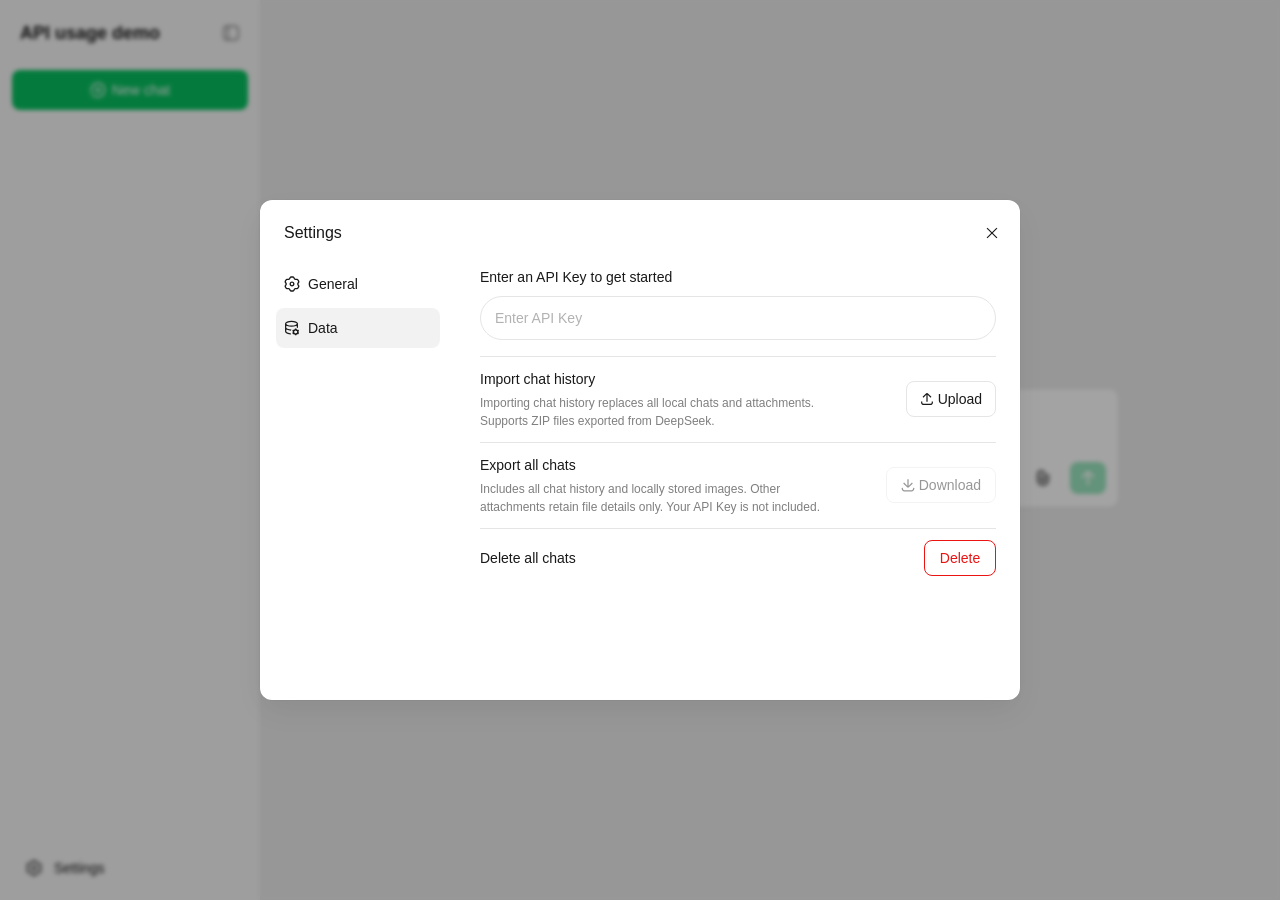
==== commit f48513bc: "deploy: chat-demo 微信 H5 / 小程序风格皮肤 - 同步 chat-whale@d96faa7 的构建产物 - 微信绿 #07C160、聊天页 #EDEDED、白卡气泡 + 小尾巴" ====
--- a/index.html
+++ b/index.html
@@ -1 +1 @@
-<!doctype html><html lang="zh-CN"><head><meta charset="utf-8"><meta name="viewport" content="width=device-width,initial-scale=1"><meta name="theme-color" content="#ffffff"><title>API 使用 demo</title><meta content="0.1.3" name="application-version"><script defer src="static/js/main.4fc5bb07.js"></script><link href="static/css/main.27198ffe.css" rel="stylesheet"></head><body><div id="root"></div></body></html>+<!doctype html><html lang="zh-CN"><head><meta charset="utf-8"><meta name="viewport" content="width=device-width,initial-scale=1"><meta name="theme-color" content="#ffffff"><title>API 使用 demo</title><meta content="0.1.3" name="application-version"><script defer src="static/js/main.eff97f7f.js"></script><link href="static/css/main.560ff666.css" rel="stylesheet"></head><body><div id="root"></div></body></html>
--- a/static/css/main.560ff666.css
+++ b/static/css/main.560ff666.css
@@ -0,0 +1 @@
+.trigger-_94788{display:contents}.tooltip-_94788{z-index:2000;box-sizing:border-box;background-color:var(--dsw-alias-tooltip-bg);max-width:calc(100vw - 28px);color:var(--dsw-static-neutral-bluish-00);pointer-events:none;border-radius:10px;padding:4px 8px;font-size:12px;line-height:1.5;position:fixed}[data-ds-dark-theme] .tooltip-_94788{color:var(--dsw-alias-label-primary);box-shadow:0 6px 16px rgba(0,0,0,.08),0 3px 6px -4px rgba(0,0,0,.12),0 9px 28px 8px rgba(0,0,0,.05)}.button-_7c3cd{cursor:pointer;transition:background-color var(--ds-transition-duration) var(--ds-ease-in-out);background-color:transparent;border:none;border-radius:50%;outline:none;flex-shrink:0;justify-content:center;align-items:center;padding:0;font-size:16px;display:inline-flex}.button-_7c3cd:active:not(:disabled){background-color:var(--dsw-alias-interactive-bg-hover)}@media (hover:hover){.button-_7c3cd:hover:not(:disabled){background-color:var(--dsw-alias-interactive-bg-hover)}}.button-_7c3cd:focus-visible{box-shadow:0 0 0 2px var(--dsw-alias-button-primary-fill)}.button-_7c3cd:disabled{cursor:not-allowed;color:var(--dsw-alias-label-caption)}.xs-_7c3cd{width:var(--ds-control-height-xs);height:var(--ds-control-height-xs)}.m-_7c3cd{width:34px;height:34px}.xl-_7c3cd{width:var(--ds-control-height-xl);height:var(--ds-control-height-xl)}.tertiary-_7c3cd{color:var(--dsw-alias-label-tertiary)}.primary-_7c3cd{color:var(--dsw-alias-label-primary)}.logo-cc04e9{background-color:var(--dsw-alias-markdown-citation);border-radius:50%;display:inline-flex;overflow:hidden}.img-cc04e9{object-fit:cover;width:100%;height:100%}.placeholder-cc04e9{background-color:var(--dsw-alias-markdown-citation);justify-content:center;align-items:center;width:100%;height:100%;display:flex}.fallback-cc04e9{color:var(--dsw-alias-label-tertiary)}.fallback-cc04e9 svg{width:70%;height:70%}.group-cc04e9{-webkit-user-select:none;-moz-user-select:none;-ms-user-select:none;user-select:none;margin-left:6px;display:inline-flex}.thumbnail-cc04e9{width:16px;height:16px;box-shadow:0 0 0 1px var(--search-row-site-logo-color,var(--dsw-alias-bg-base)), 0 0 0 1px var(--dsw-alias-bg-base);flex-shrink:0;margin-left:-4px;transition:box-shadow .2s}.thumbnail-cc04e9:first-of-type{margin-left:0}.anchor-a38882{text-decoration:none}.card-a38882{cursor:pointer;flex-direction:column;display:flex}.meta-a38882{padding-top:var(--search-view-card-meta-padding-top,0);font:var(--search-view-card-meta-font,500 12px/17px var(--dsw-font-family));align-items:center;gap:6px;display:flex}.siteIcon-a38882{flex-shrink:0;width:18px;height:18px}.siteName-a38882{text-overflow:ellipsis;white-space:nowrap;color:var(--search-view-card-secondary-color,var(--dsw-alias-label-secondary));overflow:hidden}.divider-a38882{background-color:var(--dsw-alias-border-l3);width:1px;height:12px;margin:0 3px}.date-a38882{color:var(--search-view-card-secondary-color,var(--dsw-alias-label-secondary));flex-shrink:0;font-weight:400}.title-a38882{font:var(--search-view-card-title-font,500 16px/25px var(--dsw-font-family));color:var(--dsw-alias-label-primary);line-clamp:2;-webkit-line-clamp:2;-webkit-box-orient:vertical;margin-top:6px;display:-webkit-box;overflow:hidden}.snippet-a38882{color:var(--search-view-card-secondary-color,var(--dsw-alias-label-secondary));line-clamp:2;-webkit-line-clamp:2;-webkit-box-orient:vertical;margin-top:6px;font-size:13px;line-height:20px;display:-webkit-box;overflow:hidden}.panel-_5cf57{box-sizing:border-box;border-left:1px solid var(--dsw-alias-border-l2);width:calc(50vw - 4rem);max-width:390px;height:100%;color:var(--dsw-alias-label-primary);background:var(--dsw-alias-bg-base);flex-direction:column;flex-shrink:0;display:flex}.header-_5cf57{box-sizing:border-box;border-bottom:1px solid var(--dsw-alias-border-l2);flex-shrink:0;align-items:center;height:60px;padding:0 14px 0 20px;display:flex}.title-_5cf57{text-overflow:ellipsis;white-space:nowrap;flex:1;font-size:14px;font-weight:500;line-height:22px;overflow:hidden}.content-_5cf57{--search-view-card-meta-font:var(--dsw-font-xs-13);--search-view-card-meta-padding-top:2px;--search-view-card-secondary-color:var(--dsw-alias-label-tertiary);--search-view-card-title-font:500 14px/22px var(--dsw-font-family);scrollbar-color:var(--scroll-color) transparent;flex:1;min-height:0;padding:8px;overflow-y:auto}.item-_5cf57{transition:background-color var(--ds-transition-duration) var(--ds-ease-in-out);border-radius:12px;margin-bottom:6px;padding:12px}.item-_5cf57:hover{background:var(--dsw-alias-interactive-bg-hover)}@media not all and (min-width:768px){.panel-_5cf57{z-index:700;border-left:none;width:auto;max-width:none;position:fixed;top:0;bottom:0;left:0;right:0}}.mask-_4f2ab{z-index:1000;cursor:copy;pointer-events:none;-webkit-backdrop-filter:blur(10px);backdrop-filter:blur(10px);background-color:rgba(255,255,255,.7);justify-content:center;align-items:center;display:flex;position:fixed;top:0;bottom:0;left:0;right:0}[data-ds-dark-theme] .mask-_4f2ab{background-color:rgba(39,39,48,.7)}.wrap-_4f2ab{box-sizing:border-box;width:100%;color:var(--dsw-alias-label-primary);text-align:center;flex-direction:column;align-items:center;margin-top:-3%;padding:0 40px;display:flex}.title-_4f2ab{margin-top:16px;font-size:20px;line-height:28px}.desc-_4f2ab{color:var(--dsw-alias-label-tertiary);margin-top:16px;font-size:14px;line-height:22px}.card-_282ec{box-sizing:border-box;border:1px solid var(--dsw-alias-border-l2);background-color:var(--dsw-specific-input-major);cursor:default;border-radius:16px;flex-shrink:0;align-items:center;width:240px;min-height:64px;padding:0 12px 0 14px;transition:background-color .2s ease-in-out;display:flex;position:relative}.card-_282ec>a{position:absolute;top:0;bottom:0;left:0;right:0}.card-_282ec:hover .remove-_282ec{opacity:1}.clickable-_282ec{cursor:pointer}.clickable-_282ec:hover{background-color:var(--dsw-alias-interactive-bg-hover)}.editable-_282ec{padding-right:24px}.failed-_282ec{border-color:var(--dsw-alias-state-error-primary)}.failed-_282ec .subCaption-_282ec{color:var(--dsw-alias-state-error-primary)}.icon-_282ec{width:28px;height:28px;color:var(--dsw-alias-label-tertiary);flex-shrink:0;justify-content:center;align-items:center;margin-right:10px;display:flex}.retry-_282ec svg{width:18px;height:18px;color:var(--dsw-alias-label-secondary)}.spinner-_282ec{box-sizing:border-box;border:2px solid var(--dsw-alias-border-l2);border-top-color:var(--dsw-alias-label-tertiary);border-radius:50%;width:16px;height:16px;animation:.8s linear infinite spin-_282ec}@keyframes spin-_282ec{to{transform:rotate(360deg)}}.content-_282ec{-webkit-user-select:none;-moz-user-select:none;-ms-user-select:none;user-select:none;flex:1;min-width:0;padding:10px 0}.caption-_282ec{white-space:nowrap;text-overflow:ellipsis;color:var(--dsw-alias-label-primary);font-size:14px;font-weight:400;line-height:22px;overflow:hidden}.subCaption-_282ec{white-space:nowrap;text-overflow:ellipsis;color:var(--dsw-alias-label-tertiary);font-size:12px;line-height:18px;overflow:hidden}.remove-_282ec{width:18px;height:18px;color:var(--dsw-alias-label-primary-inverted);background-color:var(--dsw-alias-button-contrast-fill);cursor:pointer;opacity:0;border:none;border-radius:50%;justify-content:center;align-items:center;padding:0;transition:opacity .2s ease-in-out;display:flex;position:absolute;top:4px;right:4px}.invalidRemove-_282ec{opacity:1;color:var(--dsw-alias-label-primary-foreground);background-color:var(--dsw-alias-state-error-primary)}.wrapper-ed6f47{--line-height:24px;--input-padding-top:12px;box-sizing:border-box;cursor:text;width:100%;font-size:16px;line-height:var(--line-height);border:1px solid var(--wx-line);background:var(--dsw-specific-input-major);border-radius:10px;flex-direction:column;display:flex;overflow:hidden}.session-ed6f47,.home-ed6f47{box-shadow:0 1px 2px rgba(0,0,0,.03)}.attachments-ed6f47{cursor:default;align-items:flex-end;gap:10px;padding:12px 12px 0;display:flex;overflow-x:auto}.attachment-ed6f47{box-sizing:border-box;border:1px solid var(--dsw-alias-border-l2);background-color:var(--dsw-alias-bg-skeleton);border-radius:8px;flex-shrink:0;width:64px;height:64px;position:relative;overflow:hidden}.attachment-ed6f47 img{object-fit:cover;width:100%;height:100%;display:block}.attachment-ed6f47:hover .remove-ed6f47{opacity:1}.uploading-ed6f47{background-color:rgba(0,0,0,.3);position:absolute;top:0;bottom:0;left:0;right:0}.uploading-ed6f47:after{content:"";border:2px solid rgba(255,255,255,.4);border-top-color:#fff;border-radius:50%;width:16px;height:16px;margin:-10px 0 0 -10px;animation:.8s linear infinite spin-ed6f47;position:absolute;top:50%;left:50%}@keyframes spin-ed6f47{to{transform:rotate(360deg)}}.attachmentFailed-ed6f47{border-color:var(--dsw-alias-state-error-primary)}.failed-ed6f47{cursor:pointer;color:var(--dsw-static-neutral-bluish-00);background-color:rgba(0,0,0,.48);border:none;flex-direction:column;justify-content:center;align-items:center;padding:0 3px;display:flex;position:absolute;top:0;bottom:0;left:0;right:0}.failed-ed6f47 svg{width:18px;height:18px}.failedStatic-ed6f47{cursor:default;background-color:rgba(0,0,0,.24);justify-content:flex-end;padding-bottom:7px}.failedReason-ed6f47{text-align:center;word-break:break-word;-webkit-line-clamp:2;-webkit-box-orient:vertical;max-width:100%;margin-top:2px;font-size:11px;font-weight:500;line-height:14px;display:-webkit-box;overflow:hidden}.remove-ed6f47{z-index:1;width:18px;height:18px;color:var(--dsw-alias-label-primary-inverted);background-color:var(--dsw-alias-button-contrast-fill);-webkit-filter:drop-shadow(0 0 .5px rgba(0,0,0,.2));filter:drop-shadow(0 0 .5px rgba(0,0,0,.2));cursor:pointer;opacity:0;transition:opacity var(--ds-transition-duration) var(--ds-ease-in-out);border:none;border-radius:50%;justify-content:center;align-items:center;padding:0;display:flex;position:absolute;top:4px;right:4px}.invalidRemove-ed6f47{opacity:1;color:var(--dsw-alias-label-primary-foreground);background-color:var(--dsw-alias-state-error-primary)}.textareaWrapper-ed6f47{width:100%;position:relative}.textarea-ed6f47,.mirror-ed6f47{box-sizing:border-box;width:100%;min-height:calc(var(--line-height) * 2 + var(--input-padding-top));padding:var(--input-padding-top) 12px 0 16px;font:inherit;line-height:inherit;font-variant-ligatures:no-contextual;word-break:break-word;white-space:pre-wrap;border:none;margin:0;display:block;overflow:auto}.textarea-ed6f47{resize:none;overscroll-behavior:contain;height:100%;color:var(--dsw-alias-label-primary);caret-color:var(--dsw-alias-brand-text);background-color:transparent;outline:none;position:absolute}.textarea-ed6f47::-webkit-input-placeholder{color:var(--dsw-alias-label-caption);-webkit-user-select:none;-moz-user-select:none;-ms-user-select:none;user-select:none}.textarea-ed6f47::-ms-input-placeholder{color:var(--dsw-alias-label-caption);-webkit-user-select:none;-moz-user-select:none;-ms-user-select:none;user-select:none}.textarea-ed6f47::placeholder{color:var(--dsw-alias-label-caption);-webkit-user-select:none;-moz-user-select:none;-ms-user-select:none;user-select:none}.textareaHidden-ed6f47{visibility:hidden}@media not all and (min-width:440px){.textarea-ed6f47,.mirror-ed6f47{min-height:calc(var(--line-height) * 1.25 + var(--input-padding-top))}}.mirror-ed6f47{visibility:hidden;pointer-events:none;max-height:336px}@media not all and (min-width:768px){.wrapper-ed6f47{max-height:calc(var(--app-viewport-height,100dvh) - 120px);flex-shrink:0}.textareaWrapper-ed6f47{min-height:0}.attachments-ed6f47,.functionRow-ed6f47{flex-shrink:0}}.functionRow-ed6f47{align-items:center;gap:8px;margin-top:2px;padding:10px 12px 12px;display:flex}.toggles-ed6f47{flex:1;align-items:center;gap:10px;min-width:0;display:flex}.collapsedToggles-ed6f47 .toggleLabel-ed6f47{display:none}.toggle-ed6f47{border:1px solid var(--dsw-alias-border-l2);height:32px;color:var(--dsw-alias-label-primary);font:inherit;white-space:nowrap;cursor:pointer;-webkit-user-select:none;-moz-user-select:none;-ms-user-select:none;user-select:none;background-color:transparent;border-radius:6px;flex-shrink:0;justify-content:center;align-items:center;gap:4px;padding:0 12px;font-size:13px;font-weight:500;line-height:20px;transition-property:border,background;transition-duration:.2s;display:inline-flex}.toggle-ed6f47:hover:not(:disabled){background-color:var(--dsw-alias-interactive-bg-hover)}.toggle-ed6f47:disabled{opacity:.4;cursor:not-allowed}.toggle-ed6f47.selected-ed6f47{background-color:var(--dsw-alias-button-ghost-active-fill);color:var(--dsw-alias-brand-text);border-color:var(--dsw-alias-button-ghost-active-border)}.toggle-ed6f47.selected-ed6f47:hover{background-color:var(--dsw-alias-button-ghost-active-hover)}.right-ed6f47{flex-shrink:0;align-items:center;gap:4px;margin-left:auto;display:flex}.sendButton-ed6f47{background:var(--dsw-alias-button-primary-fill);width:36px;height:32px;color:var(--dsw-static-neutral-bluish-00);cursor:pointer;border:none;border-radius:8px;flex-shrink:0;justify-content:center;align-items:center;margin-left:6px;padding:0;transition:background .2s;display:flex}.sendButton-ed6f47:not(.disabled-ed6f47):hover{background:var(--dsw-alias-button-primary-hover)}.sendButton-ed6f47.disabled-ed6f47{opacity:.4;cursor:not-allowed}.timer-_1bdad{color:var(--dsw-alias-label-caption);font-variant-numeric:tabular-nums;white-space:nowrap;flex-shrink:0;align-items:center;font-size:12px;line-height:17px;display:inline-flex}@media not all and (min-width:768px){.timer-_1bdad{display:none}}.button-_1bdad{width:34px;height:34px;color:var(--dsw-alias-label-primary);cursor:pointer;transition:background-color var(--ds-transition-duration) var(--ds-ease-in-out);background-color:transparent;border:none;border-radius:50%;outline:none;flex-shrink:0;justify-content:center;align-items:center;padding:0;display:inline-flex}.button-_1bdad:active:not(.recording-_1bdad):not(.disabled-_1bdad){background-color:var(--dsw-alias-interactive-bg-hover)}@media (hover:hover){.button-_1bdad:hover:not(.recording-_1bdad):not(.disabled-_1bdad){background-color:var(--dsw-alias-interactive-bg-hover)}}.button-_1bdad:focus-visible{box-shadow:0 0 0 2px var(--dsw-alias-button-primary-fill)}.disabled-_1bdad{color:var(--dsw-alias-label-caption);cursor:not-allowed}.active-_1bdad{justify-content:center;align-items:center;width:26px;height:26px;display:flex;position:relative}.halo-_1bdad{background-color:var(--dsw-alias-brand-primary);opacity:.2;border-radius:50%;animation:.15s ease-out both haloEnter-_1bdad,1.8s ease-in-out .15s infinite haloBreath-_1bdad;position:absolute;top:0;bottom:0;left:0;right:0}.core-_1bdad{background-color:var(--dsw-alias-brand-primary);opacity:.75;border-radius:50%;animation:.2s ease-out .14s both coreEnter-_1bdad;position:absolute;top:2px;bottom:2px;left:2px;right:2px}.outline-_1bdad{color:var(--dsw-alias-brand-primary);animation:.12s ease-out .14s both fadeOut-_1bdad;display:flex;position:absolute}.glyph-_1bdad{color:var(--dsw-static-neutral-bluish-00);animation:.1s ease-out .26s both fadeIn-_1bdad;display:flex;position:relative}@keyframes haloEnter-_1bdad{0%{opacity:0;transform:scale(.6)}to{opacity:.2;transform:scale(1)}}@keyframes haloBreath-_1bdad{0%,to{scale:1}50%{scale:1.1}}@keyframes coreEnter-_1bdad{0%{opacity:0;transform:scale(.6)}to{opacity:.75;transform:scale(1)}}@keyframes fadeOut-_1bdad{to{opacity:0}}@keyframes fadeIn-_1bdad{0%{opacity:0}}@media (prefers-reduced-motion:reduce){.halo-_1bdad,.core-_1bdad,.glyph-_1bdad{animation:none}.outline-_1bdad{display:none}.halo-_1bdad{scale:none}}.loading-_1bdad{box-sizing:border-box;border:1.5px solid var(--dsw-alias-border-l2);border-top-color:var(--dsw-alias-label-tertiary);border-radius:50%;width:14px;height:14px;animation:.8s linear infinite spin-_1bdad}@keyframes spin-_1bdad{to{transform:rotate(360deg)}}.spectrum-_62476{opacity:.7;pointer-events:none;justify-content:center;align-items:center;gap:3px;height:36px;display:flex;position:absolute;top:calc(50% + 8px);left:16px;right:12px;translate:0 -50%}.bar-_62476{background-color:var(--dsw-alias-button-info-hover,#679efe);transform-origin:50%;will-change:transform;border-radius:1px;flex-shrink:0;width:2px;height:5px}.button-_074b8{box-sizing:border-box;min-width:72px;font:inherit;cursor:pointer;white-space:nowrap;-webkit-user-select:none;-moz-user-select:none;-ms-user-select:none;user-select:none;transition:background-color var(--ds-transition-duration) var(--ds-ease-in-out), opacity var(--ds-transition-duration) var(--ds-ease-in-out);border:1px solid transparent;border-radius:8px;outline:none;justify-content:center;align-items:center;padding:0 14px;font-size:14px;font-weight:500;line-height:22px;display:inline-flex}.button-_074b8:focus-visible{box-shadow:0 0 0 2px var(--dsw-alias-button-primary-fill)}.button-_074b8:disabled{opacity:.45;cursor:not-allowed}.l-_074b8{height:var(--ds-control-height-l)}.m-_074b8{height:var(--ds-control-height-m);gap:4px}.m-_074b8 svg{width:14px;height:14px}.s-_074b8{height:var(--ds-control-height-s);min-width:58px}.block-_074b8{width:100%}.primary-_074b8{color:var(--dsw-alias-label-primary-foreground);background-color:var(--dsw-alias-button-primary-fill)}.primary-_074b8:hover:not(:disabled){background-color:var(--dsw-alias-button-primary-hover)}.outlined-_074b8{color:var(--dsw-alias-label-primary);border-color:var(--dsw-alias-border-l2);background-color:transparent;font-weight:400}.outlined-_074b8:hover:not(:disabled){background-color:var(--dsw-alias-interactive-bg-hover)}.danger-_074b8{color:var(--dsw-static-neutral-bluish-00);background-color:var(--dsw-alias-state-error-primary)}.danger-_074b8:hover:not(:disabled){background-color:var(--dsw-alias-state-error-secondary)}.dangerOutlined-_074b8{color:var(--dsw-alias-state-error-primary);border-color:var(--dsw-alias-state-error-primary);background-color:transparent;font-weight:400}.dangerOutlined-_074b8:hover:not(:disabled){background-color:var(--dsw-alias-interactive-bg-hover-danger)}.dangerOutlined-_074b8:focus-visible{box-shadow:0 0 0 2px var(--dsw-alias-state-error-primary)}.card-bab5a2{z-index:950;box-sizing:border-box;border:1px solid var(--dsw-alias-border-inverted);background:var(--dsw-specific-menu);max-width:355px;box-shadow:var(--dsw-shadow-lv3);border-radius:12px;padding:16px;position:fixed}.container-_094a5{justify-content:space-between;align-items:center;width:100%;padding:6px;display:flex}.name-_094a5{color:var(--dsw-alias-label-primary);font-family:var(--ds-font-family-code);margin-left:8px;font-size:12px;line-height:18px}.button-_094a5{height:28px;color:var(--dsw-alias-label-secondary);font:inherit;cursor:pointer;-webkit-user-select:none;-moz-user-select:none;-ms-user-select:none;user-select:none;background:0 0;border:none;border-radius:8px;align-items:center;gap:3px;padding:0 10px;font-size:13px;line-height:20px;display:inline-flex}.button-_094a5:active{background-color:var(--dsw-alias-interactive-bg-hover)}@media (hover:hover){.button-_094a5:hover{background-color:var(--dsw-alias-interactive-bg-hover)}}.button-_094a5 svg{width:14px;height:14px}.ds-markdown{font:var(--dsw-font-markdown-base);color:var(--dsw-alias-label-primary)}.ds-markdown strong{font-weight:600}.ds-markdown img{max-width:100%}.ds-markdown h1{font:var(--dsw-font-markdown-h1)}.ds-markdown h2{font:var(--dsw-font-markdown-h2)}.ds-markdown h3{font:var(--dsw-font-markdown-h3)}.ds-markdown h4{font:var(--dsw-font-markdown-h4)}.ds-markdown h5,.ds-markdown h6{font:var(--dsw-font-markdown-base-strong)}.ds-markdown h1 strong,.ds-markdown h2 strong,.ds-markdown h3 strong,.ds-markdown h4 strong,.ds-markdown h5 strong,.ds-markdown h6 strong{font-weight:inherit}.ds-markdown h1,.ds-markdown h2,.ds-markdown h3{margin:32px 0 16px}.ds-markdown h4,.ds-markdown h5,.ds-markdown h6,.ds-markdown .ds-markdown-paragraph{margin:16px 0}.ds-markdown h4+ul,.ds-markdown h5+ul,.ds-markdown h6+ul,.ds-markdown h4+ol,.ds-markdown h5+ol,.ds-markdown h6+ol{margin-top:8px}:is(.ds-markdown h4:has(+ul),.ds-markdown h5:has(+ul),.ds-markdown h6:has(+ul),.ds-markdown h4:has(+ol),.ds-markdown h5:has(+ol),.ds-markdown h6:has(+ol)){margin-bottom:8px}.ds-markdown a:not(.ds-a){color:var(--dsw-alias-brand-text);transition:box-shadow var(--ds-transition-duration) var(--ds-ease-in-out);border:2px solid rgba(255,255,255,0);border-width:2px 3px;margin-left:-3px;margin-right:-3px;text-decoration:none;position:relative}.ds-markdown a:not(.ds-a):hover,.ds-markdown a:not(.ds-a) :focus{-webkit-text-decoration:underline var(--dsw-alias-brand-text);-webkit-text-decoration:underline var(--dsw-alias-brand-text);text-decoration:underline var(--dsw-alias-brand-text);outline:none}.ds-markdown a:not(.ds-a):focus-visible{box-shadow:0 0 0 2px var(--dsw-alias-brand-text)}.ds-markdown li>ul,.ds-markdown li>ol{margin-top:4px}.ds-markdown ul,.ds-markdown ol{margin:16px 0;padding-left:18px}.ds-markdown li:not(:first-child){margin-top:6px}.ds-markdown li::marker{color:var(--dsw-alias-label-secondary);line-height:28px}.ds-markdown ul>.ds-markdown-task-list-item{list-style:none}.ds-markdown ul>.ds-markdown-task-list-item>.ds-markdown-task-checkbox{margin-left:-18px}.ds-markdown .ds-markdown-task-list-item>.ds-markdown-task-checkbox{color:var(--dsw-alias-label-secondary)}.ds-markdown .ds-markdown-task-list-item>.ds-markdown-task-checkbox+.ds-markdown-paragraph{display:inline}.ds-markdown ul ol,.ds-markdown ol ol{padding-left:0;list-style-position:inside}:is(.ds-markdown ul ol,.ds-markdown ol ol) li p{display:inline}.ds-markdown hr{background:var(--dsw-alias-border-l2);border:none;height:1px;margin:32px 0;display:block}.ds-markdown blockquote{border-left:2px solid var(--dsw-alias-label-caption);margin:16px 0 0;padding-left:14px}.ds-markdown table{border-collapse:collapse;width:-webkit-max-content;width:-moz-max-content;width:max-content;max-width:-webkit-max-content;max-width:-moz-max-content;max-width:max-content}.ds-markdown th{border-bottom:1px solid var(--dsw-alias-border-l3);font:var(--dsw-font-markdown-table-head);border-top:none;min-width:100px;max-width:min(30vw,320px);padding:10px 16px}.ds-markdown th:not(:-webkit-any(:lang(ae),:lang(ar),:lang(arc),:lang(bcc),:lang(bqi),:lang(ckb),:lang(dv),:lang(fa),:lang(glk),:lang(he),:lang(ku),:lang(mzn),:lang(nqo),:lang(pnb),:lang(ps),:lang(sd),:lang(ug),:lang(ur),:lang(yi))){text-align:left}.ds-markdown th:not(:-moz-any(:lang(ae),:lang(ar),:lang(arc),:lang(bcc),:lang(bqi),:lang(ckb),:lang(dv),:lang(fa),:lang(glk),:lang(he),:lang(ku),:lang(mzn),:lang(nqo),:lang(pnb),:lang(ps),:lang(sd),:lang(ug),:lang(ur),:lang(yi))){text-align:left}.ds-markdown th:not(:is(:lang(ae),:lang(ar),:lang(arc),:lang(bcc),:lang(bqi),:lang(ckb),:lang(dv),:lang(fa),:lang(glk),:lang(he),:lang(ku),:lang(mzn),:lang(nqo),:lang(pnb),:lang(ps),:lang(sd),:lang(ug),:lang(ur),:lang(yi))){text-align:left}.ds-markdown th:-webkit-any(:lang(ae),:lang(ar),:lang(arc),:lang(bcc),:lang(bqi),:lang(ckb),:lang(dv),:lang(fa),:lang(glk),:lang(he),:lang(ku),:lang(mzn),:lang(nqo),:lang(pnb),:lang(ps),:lang(sd),:lang(ug),:lang(ur),:lang(yi)){text-align:right}.ds-markdown th:-moz-any(:lang(ae),:lang(ar),:lang(arc),:lang(bcc),:lang(bqi),:lang(ckb),:lang(dv),:lang(fa),:lang(glk),:lang(he),:lang(ku),:lang(mzn),:lang(nqo),:lang(pnb),:lang(ps),:lang(sd),:lang(ug),:lang(ur),:lang(yi)){text-align:right}.ds-markdown th:is(:lang(ae),:lang(ar),:lang(arc),:lang(bcc),:lang(bqi),:lang(ckb),:lang(dv),:lang(fa),:lang(glk),:lang(he),:lang(ku),:lang(mzn),:lang(nqo),:lang(pnb),:lang(ps),:lang(sd),:lang(ug),:lang(ur),:lang(yi)){text-align:right}.ds-markdown th:first-child{padding-left:0}.ds-markdown td{border-bottom:1px solid var(--dsw-alias-border-l2);font:var(--dsw-font-markdown-table);min-width:100px;max-width:min(30vw,320px);padding:10px 16px}.ds-markdown td:first-child{padding-left:0}.ds-markdown td:last-child{padding-right:0}.ds-markdown pre{font-family:var(--ds-font-family-code);margin:16px 0;overflow:auto}.ds-markdown code{box-sizing:border-box;font:var(--dsw-font-markdown-code);font-family:var(--ds-font-family-code);background-color:var(--dsw-alias-markdown-inline-code);border-radius:6px;align-items:center;padding:0 5px;display:inline-flex;font-size:.875em!important}:is(.ds-markdown h1,.ds-markdown h2,.ds-markdown h3,.ds-markdown h4,.ds-markdown h5,.ds-markdown h6) code{font:inherit;font-family:var(--ds-font-family-code)}.ds-markdown table code{font-size:13px}.ds-markdown-math.katex-display{text-align:center;max-width:100%;padding:4px;display:block;overflow-x:auto;overflow-y:hidden}.ds-markdown>* .ds-markdown-math{margin:16px 0}.ds-markdown>* .ds-markdown-math:first-child{margin-top:0}.ds-markdown>* .ds-markdown-math:last-child{margin-bottom:0}.ds-markdown li>.ds-markdown-paragraph{margin:8px 0}.ds-markdown li>:first-child{margin-top:0}.ds-markdown li>:last-child:not(.md-code-block){margin-bottom:0}.ds-markdown .ds-markdown-paragraph:first-child{margin-top:0!important}.ds-markdown .ds-markdown-paragraph:last-child{margin-bottom:0!important}.ds-markdown>:first-child{margin-top:0!important}.ds-markdown>:last-child{margin-bottom:0!important}.ds-markdown-html{font-family:var(--ds-font-family-code)}.ds-markdown-cite{font-variant:tabular-nums;min-width:14px;height:14px;box-shadow:inset 0 0 0 .5px var(--dsw-alias-border-l1);box-sizing:border-box;-webkit-user-select:none;-moz-user-select:none;-ms-user-select:none;user-select:none;white-space:nowrap;background:var(--dsw-alias-markdown-placeholder);font:500 9px/14px var(--ds-font-family-code);color:var(--dsw-alias-label-tertiary);cursor:pointer;border-radius:6px 6px 6px 0;flex-shrink:0;justify-content:center;align-items:center;margin:0 2px;padding:0 4px;display:inline-flex;position:relative;top:-5px}.ds-markdown-cite+.ds-markdown-cite{margin-left:0}.ds-markdown-cite:hover{background:var(--dsw-alias-markdown-citation)}.ds-markdown .md-code-block{margin:16px 0}.md-code-block{--dsl-code-block-banner-background-color:var(--dsw-alias-markdown-code-block-banner);--dsl-code-block-border-radius:12px;--dsl-code-block-banner-font:var(--dsw-font-xs-13);--dsl-code-block-content-font:var(--dsw-font-markdown-code-block);color:var(--dsw-alias-label-primary);background:var(--dsw-alias-markdown-code-block);border-radius:var(--dsl-code-block-border-radius)}.md-code-block:not(:last-child){margin-bottom:11px}.md-code-block-banner{background:var(--dsl-code-block-banner-background-color);font:var(--dsl-code-block-banner-font);border-top-left-radius:var(--dsl-code-block-border-radius);border-top-right-radius:var(--dsl-code-block-border-radius);justify-content:space-between;display:flex}.md-code-block>pre{font:var(--dsl-code-block-content-font);white-space:pre-wrap;word-break:break-all;padding:16px;margin:0!important}.markdown-table-wrapper{overflow-x:auto}.md-code-block-switch{gap:4px;display:flex}.md-code-block-switch [aria-pressed=true]{background:var(--dsw-alias-markdown-code-block);color:var(--dsw-alias-label-primary)}.md-mermaid-diagram{text-align:center;padding:16px;overflow:auto}.md-mermaid-diagram>svg{max-width:100%;height:auto;margin:0 auto;display:block}.md-mermaid-status{min-height:160px;color:var(--dsw-alias-label-secondary);justify-content:center;align-items:center;padding:16px;font-size:14px;display:flex}body.dark .md-code-block .token.comment,body.dark .md-code-block .token.prolog,body.dark .md-code-block .token.doctype,body.dark .md-code-block .token.cdata{color:#8da1b9}body.dark .md-code-block .token.punctuation{color:#e3eaf2}body.dark .md-code-block .token.delimiter.important,body.dark .md-code-block .token.selector .parent,body.dark .md-code-block .token.tag,body.dark .md-code-block .token.tag .token.punctuation{color:#6cc}body.dark .md-code-block .token.attr-name,body.dark .md-code-block .token.boolean,body.dark .md-code-block .token.boolean.important,body.dark .md-code-block .token.number,body.dark .md-code-block .token.constant,body.dark .md-code-block .token.selector .token.attribute{color:#e6d37a}body.dark .md-code-block .token.class-name,body.dark .md-code-block .token.key,body.dark .md-code-block .token.parameter,body.dark .md-code-block .token.property,body.dark .md-code-block .token.property-access,body.dark .md-code-block .token.variable{color:#6cb8e6}body.dark .md-code-block .token.attr-value,body.dark .md-code-block .token.inserted,body.dark .md-code-block .token.color,body.dark .md-code-block .token.selector .token.value,body.dark .md-code-block .token.string,body.dark .md-code-block .token.string .token.url-link{color:#91d076}body.dark .md-code-block .token.builtin,body.dark .md-code-block .token.keyword-array,body.dark .md-code-block .token.package,body.dark .md-code-block .token.regex{color:#f4adf4}body.dark .md-code-block .token.function,body.dark .md-code-block .token.selector .token.class,body.dark .md-code-block .token.selector .token.id{color:#c699e3}body.dark .md-code-block .token.atrule .token.rule,body.dark .md-code-block .token.combinator,body.dark .md-code-block .token.keyword,body.dark .md-code-block .token.operator,body.dark .md-code-block .token.pseudo-class,body.dark .md-code-block .token.pseudo-element,body.dark .md-code-block .token.selector,body.dark .md-code-block .token.unit{color:#e9ae7e}body.dark .md-code-block .token.deleted,body.dark .md-code-block .token.important{color:#cd6660}body.dark .md-code-block .token.keyword-this,body.dark .md-code-block .token.this{color:#6cb8e6}body.dark .md-code-block .token.important,body.dark .md-code-block .token.keyword-this,body.dark .md-code-block .token.this,body.dark .md-code-block .token.bold{font-weight:700}body.dark .md-code-block .token.delimiter.important{font-weight:inherit}body.dark .md-code-block .token.italic{font-style:italic}body.dark .md-code-block .token.entity{cursor:help}body.dark .md-code-block .language-markdown .token.title,body.dark .md-code-block .language-markdown .token.title .token.punctuation{color:#6cb8e6;font-weight:700}body.dark .md-code-block .language-markdown .token.blockquote.punctuation{color:#f4adf4}body.dark .md-code-block .language-markdown .token.code{color:#6cc}body.dark .md-code-block .language-markdown .token.hr.punctuation{color:#6cb8e6}body.dark .md-code-block .language-markdown .token.url .token.content{color:#91d076}body.dark .md-code-block .language-markdown .token.url-link{color:#e6d37a}body.dark .md-code-block .language-markdown .token.list.punctuation{color:#f4adf4}body.dark .md-code-block .language-markdown .token.table-header,body.dark .md-code-block .language-json .token.operator{color:#e3eaf2}body.dark .md-code-block .language-scss .token.variable{color:#6cc}body.dark .md-code-block .token.token.tab:not(:empty):before,body.dark .md-code-block .token.token.cr:before,body.dark .md-code-block .token.token.lf:before,body.dark .md-code-block .token.token.space:before{color:#8da1b9}body.dark .md-code-block div.code-toolbar>.toolbar.toolbar>.toolbar-item>a,body.dark .md-code-block div.code-toolbar>.toolbar.toolbar>.toolbar-item>button{color:#111b27;background:#6cb8e6}body.dark .md-code-block div.code-toolbar>.toolbar.toolbar>.toolbar-item>a:hover,body.dark .md-code-block div.code-toolbar>.toolbar.toolbar>.toolbar-item>a:focus,body.dark .md-code-block div.code-toolbar>.toolbar.toolbar>.toolbar-item>button:hover,body.dark .md-code-block div.code-toolbar>.toolbar.toolbar>.toolbar-item>button:focus{color:#111b27;background:rgba(108,184,230,.855);text-decoration:none}body.dark .md-code-block div.code-toolbar>.toolbar.toolbar>.toolbar-item>span,body.dark .md-code-block div.code-toolbar>.toolbar.toolbar>.toolbar-item>span:hover,body.dark .md-code-block div.code-toolbar>.toolbar.toolbar>.toolbar-item>span:focus{color:#111b27;background:#8da1b9}body.dark .md-code-block .line-highlight.line-highlight{background:linear-gradient(90deg,rgba(60,82,109,.373) 70%,rgba(60,82,109,.333))}body.dark .md-code-block .line-highlight.line-highlight:before,body.dark .md-code-block .line-highlight.line-highlight[data-end]:after{color:#111b27;background-color:#8da1b9;box-shadow:0 1px #3c526d}body.dark .md-code-block pre[id].linkable-line-numbers.linkable-line-numbers span.line-numbers-rows>span:hover:before{background-color:rgba(141,161,185,.094)}body.dark .md-code-block .line-numbers.line-numbers .line-numbers-rows{background:rgba(11,18,27,.48);border-right:1px solid #0b121b}body.dark .md-code-block .line-numbers .line-numbers-rows>span:before{color:rgba(141,161,185,.855)}body.dark .md-code-block .rainbow-braces .token.token.punctuation.brace-level-1,body.dark .md-code-block .rainbow-braces .token.token.punctuation.brace-level-5,body.dark .md-code-block .rainbow-braces .token.token.punctuation.brace-level-9{color:#e6d37a}body.dark .md-code-block .rainbow-braces .token.token.punctuation.brace-level-2,body.dark .md-code-block .rainbow-braces .token.token.punctuation.brace-level-6,body.dark .md-code-block .rainbow-braces .token.token.punctuation.brace-level-10{color:#f4adf4}body.dark .md-code-block .rainbow-braces .token.token.punctuation.brace-level-3,body.dark .md-code-block .rainbow-braces .token.token.punctuation.brace-level-7,body.dark .md-code-block .rainbow-braces .token.token.punctuation.brace-level-11{color:#6cb8e6}body.dark .md-code-block .rainbow-braces .token.token.punctuation.brace-level-4,body.dark .md-code-block .rainbow-braces .token.token.punctuation.brace-level-8,body.dark .md-code-block .rainbow-braces .token.token.punctuation.brace-level-12{color:#c699e3}body.dark .md-code-block pre.diff-highlight>code .token.token.deleted:not(.prefix),body.dark .md-code-block pre>code.diff-highlight .token.token.deleted:not(.prefix){background-color:rgba(205,102,96,.12)}body.dark .md-code-block pre.diff-highlight>code .token.token.inserted:not(.prefix),body.dark .md-code-block pre>code.diff-highlight .token.token.inserted:not(.prefix){background-color:rgba(145,208,118,.12)}body.dark .md-code-block .command-line .command-line-prompt{border-right:1px solid #0b121b}body.dark .md-code-block .command-line .command-line-prompt>span:before{color:rgba(141,161,185,.855)}body.light .md-code-block .token.comment,body.light .md-code-block .token.prolog,body.light .md-code-block .token.cdata{color:#a0a1a7}body.light .md-code-block .token.doctype,body.light .md-code-block .token.punctuation,body.light .md-code-block .token.entity{color:#383a42}body.light .md-code-block .token.attr-name,body.light .md-code-block .token.class-name,body.light .md-code-block .token.boolean,body.light .md-code-block .token.constant,body.light .md-code-block .token.number,body.light .md-code-block .token.atrule{color:#b76b01}body.light .md-code-block .token.keyword{color:#a626a4}body.light .md-code-block .token.property,body.light .md-code-block .token.tag,body.light .md-code-block .token.symbol,body.light .md-code-block .token.deleted,body.light .md-code-block .token.important{color:#e45649}body.light .md-code-block .token.selector,body.light .md-code-block .token.string,body.light .md-code-block .token.char,body.light .md-code-block .token.builtin,body.light .md-code-block .token.inserted,body.light .md-code-block .token.regex,body.light .md-code-block .token.attr-value,body.light .md-code-block .token.attr-value>.token.punctuation{color:#50a14f}body.light .md-code-block .token.variable,body.light .md-code-block .token.operator,body.light .md-code-block .token.function{color:#4078f2}body.light .md-code-block .token.url{color:#0184bc}body.light .md-code-block .token.attr-value>.token.punctuation.attr-equals,body.light .md-code-block .token.special-attr>.token.attr-value>.token.value.css{color:#383a42}body.light .md-code-block .language-css .token.selector{color:#e45649}body.light .md-code-block .language-css .token.property{color:#383a42}body.light .md-code-block .language-css .token.function,body.light .md-code-block .language-css .token.url>.token.function{color:#0184bc}body.light .md-code-block .language-css .token.url>.token.string.url{color:#50a14f}body.light .md-code-block .language-css .token.important,body.light .md-code-block .language-css .token.atrule .token.rule,body.light .md-code-block .language-javascript .token.operator{color:#a626a4}body.light .md-code-block .language-javascript .token.template-string>.token.interpolation>.token.interpolation-punctuation.punctuation{color:#ca1243}body.light .md-code-block .language-json .token.operator{color:#383a42}body.light .md-code-block .language-json .token.null.keyword{color:#b76b01}body.light .md-code-block .language-markdown .token.url,body.light .md-code-block .language-markdown .token.url>.token.operator,body.light .md-code-block .language-markdown .token.url-reference.url>.token.string{color:#383a42}body.light .md-code-block .language-markdown .token.url>.token.content{color:#4078f2}body.light .md-code-block .language-markdown .token.url>.token.url,body.light .md-code-block .language-markdown .token.url-reference.url{color:#0184bc}body.light .md-code-block .language-markdown .token.blockquote.punctuation,body.light .md-code-block .language-markdown .token.hr.punctuation{color:#a0a1a7;font-style:italic}body.light .md-code-block .language-markdown .token.code-snippet{color:#50a14f}body.light .md-code-block .language-markdown .token.bold .token.content{color:#b76b01}body.light .md-code-block .language-markdown .token.italic .token.content{color:#a626a4}body.light .md-code-block .language-markdown .token.strike .token.content,body.light .md-code-block .language-markdown .token.strike .token.punctuation,body.light .md-code-block .language-markdown .token.list.punctuation,body.light .md-code-block .language-markdown .token.title.important>.token.punctuation{color:#e45649}body.light .md-code-block .token.bold{font-weight:700}body.light .md-code-block .token.comment,body.light .md-code-block .token.italic{font-style:italic}body.light .md-code-block .token.entity{cursor:help}body.light .md-code-block .token.namespace{opacity:.8}body.light .md-code-block .token.token.tab:not(:empty):before,body.light .md-code-block .token.token.cr:before,body.light .md-code-block .token.token.lf:before,body.light .md-code-block .token.token.space:before{color:rgba(56,58,66,.2)}.bars-_7573f{display:block}.loading-_7573f .bar-_7573f{fill:var(--dsw-static-neutral-300)}[data-ds-dark-theme] .loading-_7573f .bar-_7573f{fill:var(--dsw-static-neutral-550)}.sweep-_7573f{fill:#000;fill-opacity:0;animation-duration:1.5s;animation-timing-function:linear;animation-iteration-count:infinite}.sweep1-_7573f{animation-name:tts-sweep-1-_7573f}.sweep2-_7573f{animation-name:tts-sweep-2-_7573f}.sweep3-_7573f{animation-name:tts-sweep-3-_7573f}.sweep4-_7573f{animation-name:tts-sweep-4-_7573f}@keyframes tts-sweep-1-_7573f{0%{fill-opacity:.4}4.17%{fill-opacity:.38}8.33%{fill-opacity:.325}12.5%{fill-opacity:.25}16.67%{fill-opacity:.174}20.83%{fill-opacity:.109}25%{fill-opacity:.061}29.17%{fill-opacity:.031}33.33%{fill-opacity:.014}37.5%{fill-opacity:.006}41.67%{fill-opacity:.002}45.83%,to{fill-opacity:0}}@keyframes tts-sweep-2-_7573f{0%{fill-opacity:.014}4.17%{fill-opacity:.031}8.33%{fill-opacity:.061}12.5%{fill-opacity:.109}16.67%{fill-opacity:.174}20.83%{fill-opacity:.25}25%{fill-opacity:.325}29.17%{fill-opacity:.38}33.33%{fill-opacity:.4}37.5%{fill-opacity:.38}41.67%{fill-opacity:.325}45.83%{fill-opacity:.25}50%{fill-opacity:.174}54.17%{fill-opacity:.109}58.33%{fill-opacity:.061}62.5%{fill-opacity:.031}66.67%{fill-opacity:.014}70.83%{fill-opacity:.006}75%{fill-opacity:.002}79.17%,to{fill-opacity:0}}@keyframes tts-sweep-3-_7573f{0%,20.83%{fill-opacity:0}25%{fill-opacity:.002}29.17%{fill-opacity:.006}33.33%{fill-opacity:.014}37.5%{fill-opacity:.031}41.67%{fill-opacity:.061}45.83%{fill-opacity:.109}50%{fill-opacity:.174}54.17%{fill-opacity:.25}58.33%{fill-opacity:.325}62.5%{fill-opacity:.38}66.67%{fill-opacity:.4}70.83%{fill-opacity:.38}75%{fill-opacity:.325}79.17%{fill-opacity:.25}83.33%{fill-opacity:.174}87.5%{fill-opacity:.109}91.67%{fill-opacity:.061}95.83%{fill-opacity:.031}to{fill-opacity:.014}}@keyframes tts-sweep-4-_7573f{0%,54.17%{fill-opacity:0}58.33%{fill-opacity:.002}62.5%{fill-opacity:.006}66.67%{fill-opacity:.014}70.83%{fill-opacity:.031}75%{fill-opacity:.061}79.17%{fill-opacity:.109}83.33%{fill-opacity:.174}87.5%{fill-opacity:.25}91.67%{fill-opacity:.325}95.83%{fill-opacity:.38}to{fill-opacity:.4}}.playing-_7573f{animation:.15s cubic-bezier(.22,1,.36,1) tts-settle-_7573f}.playing-_7573f .bar-_7573f{fill:var(--dsw-alias-brand-primary)}@keyframes tts-settle-_7573f{0%{transform:scaleY(.2857)}to{transform:scaleY(1)}}@media (prefers-reduced-motion:reduce){.playing-_7573f,.sweep-_7573f{animation:none}}.area-_3d93a{margin-bottom:10px}.title-_3d93a{height:34px;color:var(--dsw-alias-label-secondary);cursor:pointer;-webkit-user-select:none;-moz-user-select:none;-ms-user-select:none;user-select:none;align-items:center;margin-bottom:2px;transition:color .2s;display:flex}.title-_3d93a:hover{color:var(--dsw-alias-label-primary)}.titleIcon-_3d93a{color:var(--dsw-alias-brand-primary);margin-right:6px;display:flex}.stoppedIcon-_3d93a{color:var(--dsw-alias-label-tertiary)}.titleText-_3d93a{font:var(--dsw-font-markdown-base);margin-right:6px}.shimmer-_3d93a{color:transparent;background:linear-gradient(90deg, var(--dsw-alias-label-secondary) 0%, var(--dsw-alias-label-secondary) 40%, var(--dsw-alias-label-caption) 50%, var(--dsw-alias-label-secondary) 60%, var(--dsw-alias-label-secondary) 100%) 0 0 / 300% 100%;-webkit-background-clip:text;background-clip:text;animation:2s ease-out infinite shimmer-_3d93a}@keyframes shimmer-_3d93a{0%{background-position:100% 0}to{background-position:0 0}}:-webkit-any(.withLine-_3d93a,.content-_3d93a):after{content:"";background-color:var(--dsw-alias-label-dimmed);width:1px;height:calc(100% - 24px);position:absolute;top:31px;left:7.5px}:-moz-any(.withLine-_3d93a,.content-_3d93a):after{content:"";background-color:var(--dsw-alias-label-dimmed);width:1px;height:calc(100% - 24px);position:absolute;top:31px;left:7.5px}:is(.withLine-_3d93a,.content-_3d93a):after{content:"";background-color:var(--dsw-alias-label-dimmed);width:1px;height:calc(100% - 24px);position:absolute;top:31px;left:7.5px}.content-_3d93a{padding:5px 0 5px 22px;position:relative}.content-_3d93a.lastItem-_3d93a{padding-bottom:0}.content-_3d93a.lastItem-_3d93a:after{height:calc(100% - 32px)}.dot-_3d93a{justify-content:center;align-items:center;width:16px;height:16px;display:inline-flex;position:absolute;top:9px;left:0}.dotInner-_3d93a{background:var(--dsw-alias-brand-primary);border-radius:50%;width:5px;height:5px;animation:1.5s linear infinite pulse-_3d93a}.dotInner-_3d93a.inactive-_3d93a{background-color:var(--dsw-alias-label-tertiary);animation:none}@keyframes pulse-_3d93a{0%{animation-timing-function:ease-out;transform:scale(1)}40%{animation-timing-function:linear;transform:scale(1.3)}60%{animation-timing-function:ease-out;transform:scale(1.3)}to{transform:scale(1)}}.rowIcon-_3d93a{flex-shrink:0;margin-right:6px;padding:1px;display:flex}.rowIcon-_3d93a svg{width:14px;height:14px}.row-_3d93a{max-width:100%;height:34px;color:var(--dsw-alias-label-secondary);font:var(--dsw-font-markdown-small);align-items:center;display:flex;position:relative}.row-_3d93a.clickable-_3d93a{cursor:pointer;width:-webkit-fit-content;width:-moz-fit-content;width:fit-content}.row-_3d93a.clickable-_3d93a:before,.row-_3d93a.active-_3d93a:before{content:"";z-index:-1;opacity:0;border-radius:100px;width:calc(100% + 20px);height:calc(100% - 6px);transition:opacity .2s,background-color .2s;position:absolute;left:-10px}.row-_3d93a.clickable-_3d93a:before{background-color:var(--dsw-alias-interactive-bg-hover)}.row-_3d93a.clickable-_3d93a:hover:before{opacity:1}.row-_3d93a.active-_3d93a:before{background-color:var(--dsw-alias-interactive-bg-active);opacity:1}.row-_3d93a.clickable-_3d93a:hover,.row-_3d93a.active-_3d93a{--search-row-site-logo-color:var(--dsw-alias-interactive-bg-hover)}.prefix-_3d93a,.summary-_3d93a{font-variant:tabular-nums;flex-shrink:0}.query-_3d93a{white-space:nowrap;text-overflow:ellipsis;margin-left:6px;animation:.3s ease-in fadeIn-_3d93a;overflow:hidden}@keyframes fadeIn-_3d93a{0%{opacity:0}}.tool-_3d93a{max-width:100%;color:var(--dsw-alias-label-secondary);font:var(--dsw-font-markdown-small);padding:5px 0;display:flex;position:relative}.toolIcon-_3d93a{margin-top:4px}.toolBody-_3d93a{flex-wrap:wrap;align-items:center;row-gap:6px;width:calc(100% - 30px);display:flex;overflow:hidden}.intro-_3d93a{font-variant:tabular-nums;margin-right:6px;display:inline-block}.page-_3d93a{white-space:nowrap;align-items:center;max-width:100%;margin-right:6px;display:inline-flex}.pageText-_3d93a{text-overflow:ellipsis;white-space:nowrap;max-width:100%;font:var(--dsw-font-xs-13);-webkit-text-decoration-line:underline;text-decoration-line:underline;-webkit-text-decoration-style:dotted;text-decoration-style:dotted;-webkit-text-decoration-color:var(--dsw-alias-label-caption);-webkit-text-decoration-color:var(--dsw-alias-label-caption);text-decoration-color:var(--dsw-alias-label-caption);text-underline-offset:4px;transition:color .2s;display:inline-block;overflow:hidden}.pageIcon-_3d93a{display:flex;position:relative;bottom:1px}.pageDone-_3d93a .pageText-_3d93a{color:var(--dsw-alias-label-secondary)}.pageDone-_3d93a .pageText-_3d93a:hover{color:var(--dsw-alias-label-primary);-webkit-text-decoration-color:var(--dsw-alias-label-tertiary);-webkit-text-decoration-color:var(--dsw-alias-label-tertiary);text-decoration-color:var(--dsw-alias-label-tertiary)}.pageFailed-_3d93a .pageText-_3d93a,.pageFailed-_3d93a .pageIcon-_3d93a{cursor:not-allowed;color:var(--dsw-alias-label-caption)}.chip-_3d93a{box-sizing:border-box;min-width:0;max-width:540px;height:20px;font:var(--dsw-font-xs-13);color:var(--dsw-alias-label-secondary);background:var(--dsw-alias-markdown-tag);cursor:pointer;border-radius:6px;align-items:center;margin-right:4px;padding:0 5px;line-height:20px;display:inline-flex}.chipFailed-_3d93a{color:var(--dsw-alias-label-caption);cursor:not-allowed}.chipIcon-_3d93a{margin-right:2px;display:flex}.chipIcon-_3d93a svg{width:12px;height:12px}.chipText-_3d93a{text-overflow:ellipsis;white-space:nowrap;overflow:hidden}.ds-think-content .ds-markdown{font:var(--dsw-font-markdown-small);color:var(--dsw-alias-label-secondary)}.ds-think-content .ds-markdown h1,.ds-think-content .ds-markdown h2,.ds-think-content .ds-markdown h3,.ds-think-content .ds-markdown h4,.ds-think-content .ds-markdown h5,.ds-think-content .ds-markdown h6,.ds-think-content .ds-markdown .ds-markdown-paragraph{margin:12px 0}.ds-think-content .ds-markdown h1,.ds-think-content .ds-markdown h2,.ds-think-content .ds-markdown h3,.ds-think-content .ds-markdown h4,.ds-think-content .ds-markdown h5,.ds-think-content .ds-markdown h6{font:var(--dsw-font-markdown-small-strong)}.ds-think-content .ds-markdown code{font:var(--dsw-font-markdown-code-block)}.ds-think-content .ds-markdown hr{margin:28px 0}.ds-think-content .ds-markdown blockquote{margin:12px 0 0}.ds-think-content .ds-markdown ul,.ds-think-content .ds-markdown ol{margin:12px 0}.ds-think-content .ds-markdown th{font:var(--dsw-font-markdown-small-strong)}.ds-think-content .ds-markdown td{font:var(--dsw-font-markdown-small)}.ds-think-content .ds-markdown h3+ul,.ds-think-content .ds-markdown h4+ul,.ds-think-content .ds-markdown h5+ul,.ds-think-content .ds-markdown h6+ul,.ds-think-content .ds-markdown h3+ol,.ds-think-content .ds-markdown h4+ol,.ds-think-content .ds-markdown h5+ol,.ds-think-content .ds-markdown h6+ol{margin-top:4px}:is(.ds-think-content .ds-markdown h3:has(+ul),.ds-think-content .ds-markdown h4:has(+ul),.ds-think-content .ds-markdown h5:has(+ul),.ds-think-content .ds-markdown h6:has(+ul),.ds-think-content .ds-markdown h3:has(+ol),.ds-think-content .ds-markdown h4:has(+ol),.ds-think-content .ds-markdown h5:has(+ol),.ds-think-content .ds-markdown h6:has(+ol)){margin-bottom:4px}.ds-think-content .ds-markdown .ds-markdown-paragraph+ul,.ds-think-content .ds-markdown .ds-markdown-paragraph+ol{margin-top:4px}:is(.ds-think-content .ds-markdown .ds-markdown-paragraph:has(+ol),.ds-think-content .ds-markdown .ds-markdown-paragraph:has(+ol)){margin-bottom:4px}.ds-think-content .ds-markdown li>ul,.ds-think-content .ds-markdown li>ol{margin-top:2px}.ds-think-content .ds-markdown li>.ds-markdown-paragraph{margin:2px 0}.ds-think-content .ds-markdown li:not(:first-child){margin-top:2px}.ds-think-content .ds-markdown li>:first-child{margin-top:0}.ds-think-content .ds-markdown .ds-markdown-cite{margin:0 2px}.ds-think-content .ds-markdown .ds-markdown-cite+.ds-markdown-cite{margin-left:0}.switcher-f95eb4{align-items:center;gap:2px;height:28px;display:flex}.previous-f95eb4 svg{transform:rotate(180deg)}.count-f95eb4{color:var(--dsw-alias-label-tertiary);font-variant-numeric:tabular-nums;white-space:nowrap;-webkit-user-select:none;-moz-user-select:none;-ms-user-select:none;user-select:none;font-size:15px;font-weight:500;line-height:18px}.bubble-e1faee{box-sizing:border-box;background-color:var(--wx-bubble-in);border-radius:10px;width:-webkit-fit-content;width:-moz-fit-content;width:fit-content;max-width:100%;padding:10px 14px 4px;position:relative;box-shadow:0 1px 1px rgba(0,0,0,.02)}.bubble-e1faee:before{content:"";border-top:5px solid transparent;border-bottom:5px solid transparent;border-right:6px solid var(--wx-bubble-in);width:0;height:0;position:absolute;top:13px;left:-5px}.message-e1faee{position:relative}.message-e1faee .ds-assistant-message-main-content{padding-bottom:6px}.waiting-e1faee{align-items:center;gap:6px;height:34px;display:flex}.waitingDot-e1faee{background-color:var(--dsw-alias-label-dimmed);border-radius:50%;width:6px;height:6px;animation:.9s linear infinite fading-e1faee}.waitingDot-e1faee:nth-child(2){animation-delay:.1s}.waitingDot-e1faee:nth-child(3){animation-delay:.2s}@keyframes fading-e1faee{0%,to{opacity:.3}33%,66%{opacity:1}}.notice-e1faee{color:var(--dsw-alias-state-error-primary);align-items:flex-start;gap:6px;margin-top:8px;font-size:14px;line-height:22px;display:flex}.notice-e1faee>svg{flex-shrink:0;margin-top:4px}.notice-e1faee>span{overflow-wrap:anywhere;white-space:pre-wrap;min-width:0}.noticeAction-e1faee{font:inherit;color:var(--dsw-alias-brand-text);cursor:pointer;background:0 0;border:none;padding:0;text-decoration:none}.noticeAction-e1faee:hover{text-decoration:underline}.bottom-e1faee{flex-wrap:wrap;align-items:center;gap:10px;padding-top:2px;padding-bottom:8px;display:flex;position:relative}.actions-e1faee{opacity:0;transition:opacity var(--ds-transition-duration) var(--ds-ease-in-out);align-items:center;gap:10px;display:flex}.alwaysShow-e1faee{opacity:1}.continueButton-e1faee{margin-left:auto}.summary-e1faee{border:1px solid var(--dsw-alias-border-l2);background-color:var(--dsw-alias-bg-base);width:-webkit-fit-content;width:-moz-fit-content;width:fit-content;color:var(--dsw-alias-label-primary);font:var(--dsw-font-markdown-small);cursor:pointer;-webkit-user-select:none;-moz-user-select:none;-ms-user-select:none;user-select:none;border-radius:100px;align-items:center;margin-top:16px;padding:4px 10px 4px 4px;transition:background-color .3s;display:flex}.summary-e1faee>span:first-child{margin-left:0}.summary-e1faee>span:last-child{margin-left:6px}.summary-e1faee:hover,.summary-e1faee.summaryActive-e1faee{background-color:var(--dsw-alias-interactive-bg-hover);--search-row-site-logo-color:var(--dsw-alias-interactive-bg-hover)}.image-_35e90{box-sizing:border-box;width:var(--message-file-image-size,120px);height:var(--message-file-image-size,120px);border:1px solid var(--dsw-alias-border-l2);background-color:var(--dsw-alias-markdown-placeholder);font:inherit;border-radius:16px;flex-shrink:0;justify-content:center;align-items:center;padding:0;text-decoration:none;display:flex;overflow:hidden}.image-_35e90 img{object-fit:cover;flex-shrink:0;width:100%;height:100%;display:block}.imageThumb-_35e90{position:relative;container-type:inline-size}button.image-_35e90{cursor:pointer}.failedIcon-_35e90{width:36px;height:36px;color:var(--dsw-alias-label-secondary);justify-content:center;align-items:center;display:flex}.retryImage-_35e90{border-color:var(--dsw-alias-state-error-primary)}.overlay-_35e90{color:var(--dsw-static-neutral-bluish-00);background-color:rgba(0,0,0,.3);justify-content:center;align-items:center;display:flex;position:absolute;top:0;bottom:0;left:0;right:0}.overlay-_35e90 svg{width:20px;height:20px}.retryOverlay-_35e90{transition:background-color var(--ds-transition-duration) var(--ds-ease-in-out);background-color:rgba(0,0,0,.4)}button:hover>.retryOverlay-_35e90{background-color:rgba(0,0,0,.5)}.reason-_35e90{box-sizing:border-box;text-align:center;word-break:break-word;min-height:min(60px,100%);color:var(--dsw-static-neutral-bluish-00);pointer-events:none;background:linear-gradient(transparent,rgba(0,0,0,.65));justify-content:center;align-items:flex-end;padding:0 4px 8px;font-size:11px;font-weight:500;line-height:14px;display:flex;position:absolute;bottom:0;left:0;right:0}@container (width<=63px){.reason-_35e90{display:none}}.spinner-_35e90{box-sizing:border-box;border:2px solid rgba(255,255,255,.4);border-top-color:#fff;border-radius:50%;width:20px;height:20px;animation:.8s linear infinite spin-_35e90}@keyframes spin-_35e90{to{transform:rotate(360deg)}}.container-_4cfe7{flex-direction:column;align-items:flex-end;padding-bottom:12px;display:flex}.container-_4cfe7.isFirst-_4cfe7{padding-top:18px}.container-_4cfe7:hover .actions-_4cfe7{opacity:1}.files-_4cfe7{flex-wrap:wrap;justify-content:flex-end;align-items:flex-end;gap:10px;max-width:100%;margin-bottom:8px;display:flex}.filesWithDocuments-_4cfe7{--message-file-image-size:64px}.bubble-_4cfe7{box-sizing:border-box;max-width:calc(100% - 88px);color:var(--wx-text);background-color:var(--wx-bubble-out);white-space:pre-wrap;word-break:break-word;border-radius:10px;padding:9px 13px;font-size:16px;line-height:24px;position:relative}.bubble-_4cfe7:after{content:"";border-top:5px solid transparent;border-bottom:5px solid transparent;border-left:6px solid var(--wx-bubble-out);width:0;height:0;position:absolute;top:12px;right:-5px}@media not all and (min-width:440px){.bubble-_4cfe7{max-width:calc(100% - 68px)}}.bottom-_4cfe7{align-items:center;gap:10px;height:24px;margin-top:2px;display:flex}.actions-_4cfe7{opacity:0;transition:opacity var(--ds-transition-duration) var(--ds-ease-in-out);align-items:center;gap:10px;display:flex}.actions-_4cfe7:focus-within{opacity:1}.alwaysShow-_4cfe7{opacity:1}.editor-_4cfe7{box-sizing:border-box;border:1px solid var(--dsw-alias-brand-primary);background-color:var(--dsw-alias-bg-base);border-radius:10px;width:100%;overflow:hidden}.textarea-_4cfe7{box-sizing:border-box;resize:none;width:100%;min-height:44px;max-height:202px;font:inherit;color:var(--dsw-alias-label-primary);background:0 0;border:none;outline:none;padding:10px 16px;font-size:16px;line-height:24px;display:block}.editorActions-_4cfe7{justify-content:flex-end;gap:8px;margin:6px 10px 10px;display:flex}.container-_7ccaf{scrollbar-gutter:stable both-edges;scrollbar-color:var(--scroll-color) transparent;flex-direction:column;flex:1;min-height:0;display:flex;overflow-y:auto}.scroll-_7ccaf{display:contents}@media not all and (min-width:768px){.container-_7ccaf{scrollbar-gutter:auto;overflow:hidden}.scroll-_7ccaf{overscroll-behavior-y:contain;scrollbar-color:var(--scroll-color) transparent;flex-direction:column;flex:1;min-height:0;display:flex;overflow-y:auto}}.column-_7ccaf{width:calc(var(--message-list-max-width) - 2 * var(--message-list-padding-horizontal));max-width:calc(100% - 40px);margin:0 auto;padding-bottom:24px}.header-cf83dc{box-sizing:border-box;border-bottom:1px solid var(--wx-line);flex-shrink:0;align-items:center;height:48px;padding:0 10px;display:flex}.title-cf83dc{white-space:nowrap;text-overflow:ellipsis;text-align:center;min-width:0;color:var(--dsw-alias-label-primary);flex:1;margin:0 12px;font-size:16px;font-weight:500;overflow:hidden}.view-_5fa77{flex-direction:column;display:flex;position:absolute;top:0;bottom:0;left:0;right:0}.header-_5fa77{box-sizing:border-box;border-bottom:1px solid var(--wx-line);background:var(--dsw-alias-bg-base);flex-shrink:0;align-items:center;height:52px;padding:0 16px;display:flex}.title-_5fa77{white-space:nowrap;text-overflow:ellipsis;max-width:480px;font:var(--dsw-font-s-strong-14);color:var(--dsw-alias-label-primary);padding:8px 12px;overflow:hidden}.withCollapsedSider-_5fa77{margin-left:113px}.inputContainer-_5fa77{z-index:10;box-sizing:border-box;width:calc(var(--message-list-max-width) - 64px);background:linear-gradient(to bottom, transparent 0%, transparent 30%, var(--dsw-alias-bg-base) 30%, var(--dsw-alias-bg-base) 100%);flex-direction:column;align-items:center;max-width:calc(100% - 32px);margin:auto auto 0;display:flex;position:-webkit-sticky;position:sticky;bottom:0}.caveat-_5fa77{text-align:center;width:100%;color:var(--dsw-alias-label-tertiary);-webkit-user-select:none;-moz-user-select:none;-ms-user-select:none;user-select:none;padding:6px 0;font-size:11px;line-height:16px}@media not all and (min-width:768px){.inputContainer-_5fa77{padding-bottom:env(safe-area-inset-bottom);flex-shrink:0;margin:0 auto;position:relative;bottom:auto}}.container-_1f155{display:flex;position:absolute;top:0;bottom:0;left:0;right:0}.welcome-_1f155{box-sizing:border-box;width:100%;max-width:var(--message-list-max-width);flex-direction:column;justify-content:center;align-items:center;margin:auto;padding:0 32px 64px;display:flex}.greeting-_1f155{box-sizing:border-box;background-color:var(--wx-bubble-in);text-align:left;width:-webkit-fit-content;width:-moz-fit-content;width:fit-content;max-width:100%;color:var(--wx-text);border-radius:10px;align-self:flex-start;margin-bottom:14px;padding:11px 16px;font-size:16px;font-weight:400;line-height:24px;box-shadow:0 1px 1px rgba(0,0,0,.02)}@media (max-width:439px){.greeting-_1f155{padding:10px 14px;font-size:15px;line-height:22px}}@media not all and (min-width:768px){.container-_1f155{flex-direction:column}.welcome-_1f155{max-width:none;min-height:0;padding:0 16px env(safe-area-inset-bottom);flex:1;justify-content:flex-end;margin:0}.greeting-_1f155{flex-shrink:0;margin:8px 0 auto}.caveat-_1f155{text-align:center;width:100%;color:var(--dsw-alias-label-tertiary);-webkit-user-select:none;-moz-user-select:none;-ms-user-select:none;user-select:none;flex-shrink:0;padding:6px 0;font-size:11px;line-height:16px}}.overlay-_83af2{--overlay-opacity:.36;z-index:1000;background-color:rgba(0, 0, 0, var(--overlay-opacity));-webkit-backdrop-filter:blur(2px);backdrop-filter:blur(2px);justify-content:center;align-items:center;display:flex;position:fixed;top:0;bottom:0;left:0;right:0}[data-ds-dark-theme] .overlay-_83af2{--overlay-opacity:.6}.content-_83af2{box-sizing:border-box;width:380px;max-width:calc(100vw - 32px);color:var(--dsw-alias-label-primary);background-color:var(--dsw-alias-bg-layer-2);box-shadow:inset 0 0 0 1px var(--dsw-alias-border-inverted), 0 0 1px 0 rgba(0,0,0,.2), 0 0 4px 0 rgba(0,0,0,.02), 0 12px 32px 0 rgba(0,0,0,.08);border-radius:12px;flex-direction:column;padding:22px 24px;font-size:14px;line-height:22px;display:flex}.header-_83af2{margin-bottom:var(--modal-header-gap,12px);justify-content:space-between;align-items:center;gap:8px;display:flex}.title-_83af2{font-size:16px;font-weight:500;line-height:24px}.close-_83af2{margin-right:-10px}.close-_83af2 svg{width:14px;height:14px}.main-_83af2{color:var(--dsw-alias-label-secondary)}.footer-_83af2{justify-content:flex-end;gap:8px;margin-top:20px;display:flex}.trigger-b81146{box-sizing:border-box;border:1px solid var(--wx-line);background:var(--wx-card);min-width:90px;max-width:100%;height:36px;color:var(--dsw-alias-label-primary);font:inherit;white-space:nowrap;cursor:pointer;transition:background-color var(--ds-transition-duration) var(--ds-ease-in-out), color var(--ds-transition-duration) var(--ds-ease-in-out);border-radius:8px;outline:none;flex-shrink:0;align-items:center;padding:0 42px 0 14px;font-size:14px;line-height:22px;display:inline-flex;position:relative}.trigger-b81146:hover:not(:disabled){background:var(--dsw-alias-interactive-bg-hover-accent)}.trigger-b81146:focus-visible{box-shadow:inset 0 0 0 2px var(--dsw-alias-brand-primary)}.trigger-b81146:disabled{color:var(--dsw-alias-label-caption);cursor:default}.trigger-b81146>span:first-child{text-overflow:ellipsis;overflow:hidden}.open-b81146,.placeholder-b81146{color:var(--dsw-alias-label-tertiary)}.arrow-b81146{color:var(--dsw-alias-label-secondary);pointer-events:none;display:flex;position:absolute;top:50%;right:14px;transform:translateY(-50%)}.menu-b81146{z-index:1050;box-sizing:border-box;overscroll-behavior:contain;border:1px solid var(--dsw-alias-border-inverted);background:var(--dsw-specific-menu);border-radius:12px;min-width:124px;max-width:280px;padding:4px;position:fixed;overflow-y:auto;box-shadow:0 0 1px rgba(0,0,0,.2),0 0 4px rgba(0,0,0,.02),0 12px 32px rgba(0,0,0,.08)}.option-b81146{box-sizing:border-box;min-height:40px;color:var(--dsw-alias-label-primary);white-space:normal;cursor:pointer;-webkit-user-select:none;-moz-user-select:none;-ms-user-select:none;user-select:none;transition:background-color var(--ds-transition-duration) var(--ds-ease-in-out);border-radius:10px;justify-content:space-between;align-items:center;gap:8px;padding:4px 10px;font-size:14px;line-height:22px;display:flex}.option-b81146:hover{background:var(--dsw-alias-interactive-bg-hover)}.dialog-_85c1b{--modal-header-gap:7px;width:760px;height:500px;max-height:calc(100vh - 32px);padding:19px 24px 22px}.dialogMain-_85c1b{min-height:0;color:var(--dsw-alias-label-primary);flex:1;display:flex}.navigation-_85c1b{flex-direction:column;flex-shrink:0;gap:4px;width:172px;margin:6px 12px 0 -12px;padding-top:4px;display:flex}.navItem-_85c1b{box-sizing:border-box;width:calc(100% - 8px);min-height:40px;color:var(--dsw-alias-label-primary);font:inherit;text-align:left;cursor:pointer;-webkit-user-select:none;-moz-user-select:none;-ms-user-select:none;user-select:none;transition:background-color var(--ds-transition-duration) var(--ds-ease-in-out);background-color:transparent;border:none;border-radius:8px;outline:none;align-items:center;gap:8px;margin:0 4px;padding:9px 10px 9px 8px;font-size:14px;line-height:22px;display:flex}.navItem-_85c1b svg{flex-shrink:0}.navItem-_85c1b:hover,.navItem-_85c1b.navItemActive-_85c1b{background-color:var(--dsw-alias-interactive-bg-hover)}.navItem-_85c1b:focus-visible{box-shadow:0 0 0 2px var(--dsw-alias-button-primary-fill)}.content-_85c1b{flex-direction:column;flex:1 0 0;min-width:0;min-height:0;margin-right:-24px;padding:0 24px;display:flex;overflow-y:auto}.cell-_85c1b{box-sizing:border-box;min-height:60px;color:var(--dsw-alias-label-primary);flex-shrink:0;padding:12px 0;font-size:14px;line-height:22px}.cell-_85c1b+.cell-_85c1b{box-shadow:inset 0 1px 0 0 var(--dsw-alias-border-l2-darkmode-thin)}.row-_85c1b{align-items:center;gap:8px;display:flex}.text-_85c1b{flex-direction:column;flex:1 0 0;gap:4px;min-width:0;padding-right:48px;display:flex}.label-_85c1b{font-size:14px;line-height:22px}.uploadButton-_85c1b{padding:0 13px}.locationCell-_85c1b{flex-wrap:wrap}.locationCell-_85c1b .text-_85c1b{flex:1 0 auto;padding-right:8px}.locationSelectors-_85c1b{flex-wrap:nowrap;justify-content:flex-end;align-items:flex-start;gap:16px;min-width:0;max-width:100%;display:flex}.locationSelectors-_85c1b>button{flex-shrink:1;min-width:0}.locationSelectors-_85c1b>button:not(:-webkit-any(:lang(ae),:lang(ar),:lang(arc),:lang(bcc),:lang(bqi),:lang(ckb),:lang(dv),:lang(fa),:lang(glk),:lang(he),:lang(ku),:lang(mzn),:lang(nqo),:lang(pnb),:lang(ps),:lang(sd),:lang(ug),:lang(ur),:lang(yi))){text-align:left}.locationSelectors-_85c1b>button:not(:-moz-any(:lang(ae),:lang(ar),:lang(arc),:lang(bcc),:lang(bqi),:lang(ckb),:lang(dv),:lang(fa),:lang(glk),:lang(he),:lang(ku),:lang(mzn),:lang(nqo),:lang(pnb),:lang(ps),:lang(sd),:lang(ug),:lang(ur),:lang(yi))){text-align:left}.locationSelectors-_85c1b>button:not(:is(:lang(ae),:lang(ar),:lang(arc),:lang(bcc),:lang(bqi),:lang(ckb),:lang(dv),:lang(fa),:lang(glk),:lang(he),:lang(ku),:lang(mzn),:lang(nqo),:lang(pnb),:lang(ps),:lang(sd),:lang(ug),:lang(ur),:lang(yi))){text-align:left}.locationSelectors-_85c1b>button:-webkit-any(:lang(ae),:lang(ar),:lang(arc),:lang(bcc),:lang(bqi),:lang(ckb),:lang(dv),:lang(fa),:lang(glk),:lang(he),:lang(ku),:lang(mzn),:lang(nqo),:lang(pnb),:lang(ps),:lang(sd),:lang(ug),:lang(ur),:lang(yi)){text-align:right}.locationSelectors-_85c1b>button:-moz-any(:lang(ae),:lang(ar),:lang(arc),:lang(bcc),:lang(bqi),:lang(ckb),:lang(dv),:lang(fa),:lang(glk),:lang(he),:lang(ku),:lang(mzn),:lang(nqo),:lang(pnb),:lang(ps),:lang(sd),:lang(ug),:lang(ur),:lang(yi)){text-align:right}.locationSelectors-_85c1b>button:is(:lang(ae),:lang(ar),:lang(arc),:lang(bcc),:lang(bqi),:lang(ckb),:lang(dv),:lang(fa),:lang(glk),:lang(he),:lang(ku),:lang(mzn),:lang(nqo),:lang(pnb),:lang(ps),:lang(sd),:lang(ug),:lang(ur),:lang(yi)){text-align:right}.provinceSelect-_85c1b{width:159px}.locationSelectors-_85c1b>.citySelect-_85c1b{width:120px;min-width:120px}.regionSelect-_85c1b{max-width:min(285px,100%)}.theme-_85c1b{flex-shrink:0;margin-top:10px}.themeOptions-_85c1b{flex-wrap:wrap;gap:12px;margin:8px 0 10px;display:flex}.themeOption-_85c1b{box-sizing:border-box;border:1px solid var(--dsw-alias-border-l2);min-width:128px;height:82px;color:var(--dsw-alias-label-primary);font:inherit;text-align:center;white-space:nowrap;cursor:pointer;-webkit-user-select:none;-moz-user-select:none;-ms-user-select:none;user-select:none;transition:background-color var(--ds-transition-duration) var(--ds-ease-in-out);background-color:transparent;border-radius:12px;outline:none;flex-direction:column;flex:1;justify-content:space-between;align-items:center;padding:21px 32px;font-size:14px;line-height:22px;display:inline-flex}.themeOption-_85c1b:hover,.themeOption-_85c1b.themeOptionSelected-_85c1b{background-color:var(--dsw-specific-selector)}.themeOption-_85c1b:focus-visible{box-shadow:0 0 0 2px var(--dsw-alias-button-primary-fill)}.description-_85c1b{color:var(--dsw-alias-label-tertiary);font-size:12px;line-height:18px}.error-_85c1b{color:var(--dsw-alias-state-error-primary);font-size:12px;line-height:18px}.apiKey-_85c1b{flex-direction:column;gap:8px;padding-bottom:4px;display:flex}.apiKeySaved-_85c1b,.apiKeyInput-_85c1b{box-sizing:border-box;height:var(--ds-control-height-xl);align-items:center;font-size:14px;line-height:24px;display:flex}.apiKeySaved-_85c1b{background-color:var(--dsw-specific-login-input);border-radius:28px;justify-content:space-between;padding:0 10px 0 16px}.apiKeyMask-_85c1b{white-space:nowrap;min-width:0;color:var(--dsw-alias-label-caption);-webkit-user-select:none;-moz-user-select:none;-ms-user-select:none;user-select:none;overflow:hidden}.apiKeyInput-_85c1b{border:1px solid var(--dsw-alias-border-l2);transition:border-color var(--ds-transition-duration) var(--ds-ease-in-out);border-radius:22px;gap:12px;padding:0 14px}.apiKeyInput-_85c1b:focus-within{border-color:var(--dsw-alias-brand-primary)}.apiKeyInput-_85c1b input{min-width:0;height:100%;color:var(--dsw-alias-label-primary);font:inherit;caret-color:var(--dsw-alias-brand-text);background:0 0;border:none;outline:none;flex:1;padding:0}.apiKeyInput-_85c1b input::-webkit-input-placeholder{color:var(--dsw-alias-label-caption)}.apiKeyInput-_85c1b input::-ms-input-placeholder{color:var(--dsw-alias-label-caption)}.apiKeyInput-_85c1b input::placeholder{color:var(--dsw-alias-label-caption)}.divider-_85c1b{background-color:var(--dsw-alias-border-l2);flex-shrink:0;width:1px;height:20px}.confirm-_85c1b{color:var(--dsw-alias-brand-text);font:inherit;cursor:pointer;background:0 0;border:none;flex-shrink:0;padding:0;line-height:22px}.confirm-_85c1b:disabled{color:var(--dsw-alias-label-caption);cursor:default}@media not all and (min-width:768px){.dialog-_85c1b{border-radius:12px 12px 0 0;align-self:flex-end;width:100%;max-width:none;height:calc(100% - 64px);max-height:800px}.dialogMain-_85c1b{flex-direction:column}.navigation-_85c1b{flex-direction:row;width:auto;margin:6px -4px;padding:4px 0;overflow-x:auto}.navItem-_85c1b{white-space:nowrap;flex:1 0 auto;justify-content:center;width:auto;min-width:108px;margin:0}.navItem-_85c1b:first-child{margin-left:4px}.navItem-_85c1b:last-child{margin-right:4px}.content-_85c1b{padding-top:24px;padding-left:0;padding-bottom:env(safe-area-inset-bottom)}.text-_85c1b{padding-right:8px}.cellButton-_85c1b{flex-shrink:0;min-height:44px}.locationCell-_85c1b{gap:12px}.locationCell-_85c1b .text-_85c1b{flex-basis:100%;padding-right:0}.locationSelectors-_85c1b{gap:12px;width:100%}.provinceSelect-_85c1b,.citySelect-_85c1b{flex:auto}.apiKey-_85c1b{padding-bottom:0}.apiKeySaved-_85c1b,.apiKeyInput-_85c1b{background-color:var(--dsw-specific-login-input);border:none;border-radius:40px;height:52px;padding:0 12px 0 16px;font-size:16px}.apiKeySaved-_85c1b svg{width:20px;height:20px}.cellButton-_85c1b svg{display:none}}.mobileConfirm-_85c1b{background-color:var(--dsw-alias-button-primary-fill);width:calc(100% - 16px);height:52px;color:var(--dsw-static-neutral-bluish-00);font:inherit;cursor:pointer;border:none;border-radius:100px;flex-shrink:0;margin:16px 8px 0;font-size:17px;font-weight:500;line-height:24px;display:block}.mobileConfirm-_85c1b:disabled{opacity:.45;cursor:default}.importConfirm-_85c1b{padding-top:26px;padding-bottom:24px}.importConfirmText-_85c1b{color:var(--dsw-alias-label-primary)}.deleteConfirm-_85c1b{max-height:calc(100dvh - 32px);overflow-y:auto}.deleteActions-_85c1b{flex-wrap:wrap;justify-content:flex-end;gap:8px;width:100%;display:flex}@media not all and (min-width:768px){.deleteActions-_85c1b>button{white-space:normal;overflow-wrap:anywhere;max-width:100%;height:auto;min-height:44px;padding-top:10px;padding-bottom:10px}}.toast-b959a3{top:calc(40px + env(safe-area-inset-top));z-index:2000;box-sizing:border-box;border:1px solid var(--dsw-alias-border-inverted);text-align:center;word-break:break-word;white-space:pre-wrap;width:-webkit-fit-content;width:-moz-fit-content;width:fit-content;max-width:min(100vw - 28px,480px);color:var(--dsw-static-neutral-100);background-color:var(--dsw-alias-toast-bg);animation:enter-b959a3 .2s var(--ds-ease-in-out);pointer-events:none;border-radius:12px;margin:0 auto;padding:12px 18px;font-size:14px;line-height:22px;position:fixed;left:0;right:0;box-shadow:0 0 4px 2px rgba(0,0,0,.04),0 4px 16px rgba(0,0,0,.1)}.error-b959a3{text-align:left;display:flex}.icon-b959a3{width:16px;height:16px;color:var(--dsw-alias-state-error-primary);flex-shrink:0;margin-top:3px;margin-right:7px;display:flex}.link-b959a3{color:var(--dsw-static-blue-400);pointer-events:auto;text-decoration:none}.link-b959a3:hover{text-decoration:underline}@keyframes enter-b959a3{0%{opacity:0;transform:translateY(-8px)}}.sider-ac14ac{box-sizing:border-box;border-right:1px solid var(--dsw-alias-border-l1);background-color:var(--dsw-specific-sidebar-fill);flex-direction:column;flex-shrink:0;width:261px;height:100%;padding:6px 12px 0;display:flex}.top-ac14ac{box-sizing:border-box;flex-shrink:0;justify-content:space-between;align-items:center;gap:8px;height:48px;margin-bottom:16px;padding:15px 0 10px 4px;display:flex}.appName-ac14ac{white-space:nowrap;text-overflow:ellipsis;min-width:0;color:var(--dsw-alias-label-primary);padding-left:4px;font-size:18px;font-weight:600;line-height:22px;overflow:hidden}.newChat-ac14ac{box-sizing:border-box;background:var(--wx-green);color:#fff;width:100%;height:40px;font:inherit;cursor:pointer;-webkit-user-select:none;-moz-user-select:none;-ms-user-select:none;user-select:none;border:none;border-radius:8px;flex-shrink:0;justify-content:center;align-items:center;padding:0 16px;font-size:14px;font-weight:500;transition:background .2s;display:flex;position:relative}.newChat-ac14ac:hover{background:var(--wx-green-pressed)}.newChatIcon-ac14ac{margin-right:6px;display:flex}.listWrap-ac14ac{flex:1;min-height:0;margin-top:24px;position:relative}.list-ac14ac{scrollbar-color:var(--scroll-color) transparent;height:100%;margin:0 -2px;padding:0 2px;overflow-y:auto}.section-ac14ac{margin-top:16px;padding-top:4px;position:relative}.section-ac14ac:first-child{margin-top:0}.sectionHeader-ac14ac{z-index:20;color:var(--dsw-alias-label-tertiary);background-color:var(--dsw-specific-sidebar-fill);-webkit-user-select:none;-moz-user-select:none;-ms-user-select:none;user-select:none;padding:2px 10px;font-size:12px;font-weight:500;line-height:18px;position:-webkit-sticky;position:sticky;top:0}.bottom-ac14ac{flex-shrink:0;height:64px;display:flex}.settings-ac14ac{box-sizing:border-box;width:100%;font:inherit;text-align:left;cursor:pointer;-webkit-user-select:none;-moz-user-select:none;-ms-user-select:none;user-select:none;background:0 0;border:none;border-radius:8px;outline:none;align-items:center;margin-top:auto;margin-bottom:auto;padding:6px 2px 6px 6px;display:flex}.settings-ac14ac:hover{background-color:var(--dsw-specific-sidebar-nav-item-hover)}.settings-ac14ac:focus-visible{box-shadow:inset 0 0 0 2px var(--dsw-alias-button-primary-fill)}.settingsIcon-ac14ac{width:32px;height:32px;color:var(--dsw-alias-label-primary);flex-shrink:0;justify-content:center;align-items:center;display:flex}.settingsLabel-ac14ac{white-space:nowrap;text-overflow:ellipsis;min-width:0;color:var(--dsw-alias-label-primary);margin-left:4px;font-size:14px;overflow:hidden}.collapsed-ac14ac{z-index:20;align-items:center;gap:16px;margin:12px 0 0 16px;display:flex;position:absolute;top:0;left:0}.collapsedGroup-ac14ac{box-sizing:border-box;border:1px solid var(--dsw-alias-border-l2);background:var(--dsw-alias-bg-layer-3);border-radius:100px;align-items:center;gap:2px;height:40px;padding:0 2px;display:flex;box-shadow:0 4px 12px rgba(0,0,0,.04)}.drawer-ac14ac{z-index:800;position:absolute;top:0;bottom:0;left:0;box-shadow:2px 0 12px rgba(0,0,0,.08)}.drawerMask-ac14ac{z-index:799;background-color:rgba(0,0,0,.3);position:absolute;top:0;bottom:0;left:0;right:0}.mobile-ac14ac{width:300px;max-width:calc(100vw - 48px)}.mobile-ac14ac .listWrap-ac14ac{margin-top:16px}.mobile-ac14ac .sectionHeader-ac14ac{padding:4px 10px 3px;font-size:14px;line-height:22px}.mobile-ac14ac .bottom-ac14ac{height:auto;padding:12px 0}.mobile-ac14ac .settings-ac14ac{padding:9px 10px}.mobile-ac14ac .settingsIcon-ac14ac{width:auto;height:auto}.mobile-ac14ac .settingsIcon-ac14ac svg{width:20px;height:20px}.mobile-ac14ac .settingsLabel-ac14ac{margin-left:10px;font-size:16px;line-height:22px}.anchor-_5f384{display:inline-flex}.menu-_5f384{z-index:900;box-sizing:border-box;background-color:var(--dsw-specific-menu);border-radius:12px;min-width:124px;padding:4px;position:fixed;box-shadow:0 0 1px rgba(0,0,0,.2),0 0 4px rgba(0,0,0,.02),0 12px 32px rgba(0,0,0,.08)}.option-_5f384{color:var(--dsw-alias-label-primary);cursor:pointer;-webkit-user-select:none;-moz-user-select:none;-ms-user-select:none;user-select:none;border-radius:8px;align-items:center;gap:8px;padding:8px 10px;font-size:14px;line-height:24px;display:flex}.option-_5f384:hover{background-color:var(--dsw-alias-interactive-bg-hover)}.icon-_5f384{font-size:16px;display:flex}.danger-_5f384{color:var(--dsw-alias-state-error-primary)}.danger-_5f384:hover{background-color:var(--dsw-alias-interactive-bg-hover-danger)}.item-ff6fc9{box-sizing:border-box;height:44px;color:var(--dsw-alias-label-primary);cursor:pointer;border-radius:8px;align-items:center;padding:11px 6px 11px 10px;font-size:15px;line-height:22px;display:flex;position:relative}.item-ff6fc9.active-ff6fc9{background-color:var(--dsw-specific-sidebar-nav-item-active-accent);color:var(--dsw-alias-label-primary)}@media (hover:hover){.item-ff6fc9:not(.active-ff6fc9):hover{background-color:var(--dsw-specific-sidebar-nav-item-hover)}:-webkit-any(.item-ff6fc9:hover,.item-ff6fc9.active-ff6fc9) .action-ff6fc9{display:flex}:-moz-any(.item-ff6fc9:hover,.item-ff6fc9.active-ff6fc9) .action-ff6fc9{display:flex}:is(.item-ff6fc9:hover,.item-ff6fc9.active-ff6fc9) .action-ff6fc9{display:flex}}.title-ff6fc9{white-space:nowrap;text-overflow:ellipsis;flex:1;min-width:0;line-height:18px;overflow:hidden}.action-ff6fc9{flex-shrink:0;margin-left:4px;display:none}.renameInput-ff6fc9{box-sizing:border-box;border:1px solid var(--dsw-alias-brand-primary);background-color:var(--dsw-specific-input-major);width:100%;height:40px;color:var(--dsw-alias-label-primary);font:inherit;border-radius:12px;outline:none;padding:0 10px;font-size:14px}@media (hover:none){.action-ff6fc9{display:flex}}@media not all and (min-width:768px){.item-ff6fc9{border-radius:10px;height:44px;padding:11px 6px 11px 12px;font-size:16px}.title-ff6fc9{line-height:22px}.renameInput-ff6fc9{border-radius:16px;height:44px;padding:0 12px;font-size:16px}}.frame-_9fdf5{background-color:var(--dsw-alias-bg-base);display:flex;position:absolute;top:0;bottom:0;left:0;right:0;overflow:hidden}.main-_9fdf5{flex-direction:column;flex:1;min-width:0;display:flex;position:relative}.content-_9fdf5{flex:1;min-height:0;position:relative}.saveError-_9fdf5{color:var(--dsw-alias-label-primary);background-color:var(--dsw-alias-bg-base);flex-wrap:wrap;justify-content:center;align-items:center;gap:12px;padding:12px 16px;font-size:14px;display:flex}.loadingView-_9fdf5{flex-direction:column;display:flex;position:absolute;top:0;bottom:0;left:0;right:0}.loadingState-_9fdf5{color:var(--dsw-alias-label-secondary);text-align:center;flex-direction:column;flex:1;justify-content:center;align-items:center;gap:16px;padding:24px;font-size:14px;display:flex}@media not all and (min-width:768px){.frame-_9fdf5{top:var(--app-viewport-top,0px);height:var(--app-viewport-height,100dvh);position:fixed;bottom:auto}}:root{--dsw-font-family:system-ui, -apple-system, BlinkMacSystemFont, "Segoe UI", Roboto, Oxygen, Ubuntu, Cantarell, "Open Sans", "Helvetica Neue", sans-serif;font-variant-ligatures:no-contextual}body{--ds-control-height-xl:44px;--ds-control-height-l:40px;--ds-control-height-m:36px;--ds-control-height-s:32px;--ds-control-height-xs:28px;--ds-font-size-m:14px;--ds-ease-in-out:cubic-bezier(.4, 0, .2, 1);--ds-font-family-code:Menlo, Monaco, Consolas, "Cascadia Mono", "Ubuntu Mono", "DejaVu Sans Mono", "Liberation Mono", "JetBrains Mono", "Fira Code", Cousine, "Roboto Mono", "Courier New", Courier, sans-serif, system-ui;--ds-transition-duration:.2s;--ds-transition-duration-slow:.3s;--dsw-static-amber-100:#fef5e7;--dsw-static-amber-400:#f7ad31;--dsw-static-amber-500:#f59e0b;--dsw-static-amber-600:#dd8629;--dsw-static-amber-900:#27241f;--dsw-static-blue-100:#e4edfd;--dsw-static-blue-200:#d3e2ff;--dsw-static-blue-300:#b7c8fe;--dsw-static-blue-400:#679efe;--dsw-static-blue-450:#5686fe;--dsw-static-blue-500:#3964fe;--dsw-static-blue-50:#edf3fe;--dsw-static-blue-600:#4868b2;--dsw-static-blue-800:#34415b;--dsw-static-blue-900:#283142;--dsw-static-green-100:#e6faed;--dsw-static-green-400:#4ed17e;--dsw-static-green-500:#22c55e;--dsw-static-green-900:#233c2c;--dsw-static-neutral-850:#212123;--dsw-static-neutral-bluish-00:#fff;--dsw-static-neutral-bluish-1000:#0f1115;--dsw-static-neutral-bluish-100:#ebeef2;--dsw-static-neutral-bluish-150:#e9ecf2;--dsw-static-neutral-bluish-200:#e1e5ee;--dsw-static-neutral-bluish-300:#cfd3d6;--dsw-static-neutral-bluish-400:#adb2b8;--dsw-static-neutral-bluish-50:#f9fafb;--dsw-static-neutral-bluish-600:#81858c;--dsw-static-neutral-bluish-60:#f5f6f7;--dsw-static-neutral-bluish-700:#61666b;--dsw-static-neutral-bluish-750:#43454a;--dsw-static-neutral-bluish-75:#f1f3f5;--dsw-static-neutral-bluish-800:#353638;--dsw-static-neutral-bluish-850:#2c2c2e;--dsw-static-neutral-bluish-900:#1b1b1c;--dsw-static-neutral-bluish-950:#151517;--dsw-static-neutral-100:#f5f5f5;--dsw-static-neutral-300:#d4d4d4;--dsw-static-neutral-550:#65676b;--dsw-static-red-400:#f25a5a;--dsw-static-red-600:#ec1313}body[data-ds-dark-theme]{--dsw-static-amber-100:#fef5e7;--dsw-static-amber-400:#f7ad31;--dsw-static-amber-500:#f59e0b;--dsw-static-amber-600:#dd8629;--dsw-static-amber-900:#27241f;--dsw-static-blue-100:#e4edfd;--dsw-static-blue-200:#d3e2ff;--dsw-static-blue-300:#b7c8fe;--dsw-static-blue-400:#679efe;--dsw-static-blue-450:#5686fe;--dsw-static-blue-500:#3964fe;--dsw-static-blue-50:#edf3fe;--dsw-static-blue-600:#4868b2;--dsw-static-blue-800:#34415b;--dsw-static-blue-900:#283142;--dsw-static-green-100:#e6faed;--dsw-static-green-400:#4ed17e;--dsw-static-green-500:#22c55e;--dsw-static-green-900:#233c2c;--dsw-static-neutral-850:#212123;--dsw-static-neutral-bluish-00:#fff;--dsw-static-neutral-bluish-1000:#0f1115;--dsw-static-neutral-bluish-100:#ebeef2;--dsw-static-neutral-bluish-150:#e9ecf2;--dsw-static-neutral-bluish-200:#e1e5ee;--dsw-static-neutral-bluish-300:#cfd3d6;--dsw-static-neutral-bluish-400:#adb2b8;--dsw-static-neutral-bluish-50:#f9fafb;--dsw-static-neutral-bluish-600:#81858c;--dsw-static-neutral-bluish-60:#f9fafb;--dsw-static-neutral-bluish-700:#61666b;--dsw-static-neutral-bluish-750:#43454a;--dsw-static-neutral-bluish-75:#f1f3f5;--dsw-static-neutral-bluish-800:#353638;--dsw-static-neutral-bluish-850:#2c2c2e;--dsw-static-neutral-bluish-900:#1b1b1c;--dsw-static-neutral-bluish-950:#151517;--dsw-static-neutral-100:#f5f5f5;--dsw-static-neutral-300:#d4d4d4;--dsw-static-neutral-550:#65676b;--dsw-static-red-400:#f25a5a;--dsw-static-red-600:#ec1313}body{--dsw-alias-bg-base:var(--dsw-static-neutral-bluish-00);--dsw-alias-bg-layer-2:var(--dsw-static-neutral-bluish-00);--dsw-alias-bg-layer-3:var(--dsw-static-neutral-bluish-00);--dsw-alias-bg-skeleton:rgba(0,0,0,.04);--dsw-alias-border-inverted:transparent;--dsw-alias-border-l1:rgba(0,0,0,.04);--dsw-alias-border-l2-darkmode-thin:rgba(0,0,0,.1);--dsw-alias-border-l2:rgba(0,0,0,.1);--dsw-alias-border-l3:rgba(0,0,0,.12);--dsw-alias-brand-primary-invert:var(--dsw-static-blue-500);--dsw-alias-brand-primary:var(--dsw-static-blue-500);--dsw-alias-brand-text:var(--dsw-static-blue-500);--dsw-alias-button-contrast-fill:var(--dsw-static-neutral-bluish-700);--dsw-alias-button-elevated-fill:var(--dsw-static-neutral-bluish-00);--dsw-alias-button-ghost-active-border:var(--dsw-static-blue-300);--dsw-alias-button-ghost-active-fill:var(--dsw-static-blue-50);--dsw-alias-button-ghost-active-hover:var(--dsw-static-blue-100);--dsw-alias-button-primary-fill:var(--dsw-alias-brand-primary);--dsw-alias-button-primary-hover:var(--dsw-static-blue-450);--dsw-alias-interactive-bg-active:rgba(38,49,72,.1);--dsw-alias-interactive-bg-hover-danger:rgba(236,19,19,.05);--dsw-alias-interactive-bg-hover:rgba(38,49,72,.06);--dsw-alias-interactive-bg-hover-accent:rgba(38,49,72,.14);--dsw-alias-label-caption:var(--dsw-static-neutral-bluish-400);--dsw-alias-label-dimmed:var(--dsw-static-neutral-bluish-200);--dsw-alias-label-primary-foreground:var(--dsw-static-neutral-bluish-00);--dsw-alias-label-primary-inverted:var(--dsw-static-neutral-bluish-00);--dsw-alias-label-primary:var(--dsw-static-neutral-bluish-1000);--dsw-alias-label-secondary:var(--dsw-static-neutral-bluish-700);--dsw-alias-label-tertiary:var(--dsw-static-neutral-bluish-600);--dsw-alias-markdown-citation:var(--dsw-static-neutral-bluish-100);--dsw-alias-markdown-code-block-banner:var(--dsw-static-neutral-bluish-50);--dsw-alias-markdown-code-block:var(--dsw-static-neutral-bluish-50);--dsw-alias-markdown-inline-code:var(--dsw-static-neutral-bluish-100);--dsw-alias-markdown-placeholder:var(--dsw-static-neutral-bluish-60);--dsw-alias-markdown-tag:var(--dsw-static-neutral-bluish-75);--dsw-alias-state-error-primary:var(--dsw-static-red-600);--dsw-alias-state-error-secondary:var(--dsw-static-red-400);--dsw-alias-toast-bg:var(--dsw-static-neutral-bluish-800);--dsw-specific-bubble:var(--dsw-static-blue-50);--dsw-specific-input-major:var(--dsw-static-neutral-bluish-00);--dsw-specific-login-input:var(--dsw-static-neutral-bluish-50);--dsw-specific-menu:var(--dsw-alias-bg-layer-3);--dsw-alias-tooltip-bg:var(--dsw-static-neutral-bluish-850);--dsw-specific-selector:var(--dsw-static-neutral-bluish-75);--dsw-specific-sidebar-fill:var(--dsw-static-neutral-bluish-50);--dsw-specific-sidebar-nav-item-active-accent:var(--dsw-static-blue-100);--dsw-specific-sidebar-nav-item-hover:var(--dsw-static-neutral-bluish-75)}body[data-ds-dark-theme]{--dsw-alias-bg-base:var(--dsw-static-neutral-bluish-950);--dsw-alias-bg-layer-2:var(--dsw-static-neutral-bluish-850);--dsw-alias-bg-layer-3:var(--dsw-static-neutral-bluish-800);--dsw-alias-bg-skeleton:rgba(255,255,255,.08);--dsw-alias-border-inverted:rgba(255,255,255,.06);--dsw-alias-border-l1:rgba(255,255,255,.06);--dsw-alias-border-l2-darkmode-thin:rgba(255,255,255,.06);--dsw-alias-border-l2:rgba(255,255,255,.12);--dsw-alias-border-l3:rgba(255,255,255,.16);--dsw-alias-brand-primary-invert:var(--dsw-static-neutral-bluish-00);--dsw-alias-brand-primary:var(--dsw-static-blue-450);--dsw-alias-brand-text:var(--dsw-static-blue-400);--dsw-alias-button-contrast-fill:var(--dsw-static-neutral-bluish-50);--dsw-alias-button-elevated-fill:var(--dsw-static-neutral-bluish-750);--dsw-alias-button-ghost-active-border:var(--dsw-static-blue-600);--dsw-alias-button-ghost-active-fill:var(--dsw-static-blue-900);--dsw-alias-button-ghost-active-hover:var(--dsw-static-blue-800);--dsw-alias-button-primary-fill:var(--dsw-alias-brand-primary);--dsw-alias-button-primary-hover:var(--dsw-static-blue-500);--dsw-alias-interactive-bg-active:rgba(255,255,255,.14);--dsw-alias-interactive-bg-hover-danger:rgba(242,90,90,.15);--dsw-alias-interactive-bg-hover:rgba(255,255,255,.08);--dsw-alias-interactive-bg-hover-accent:rgba(255,255,255,.24);--dsw-alias-label-caption:var(--dsw-static-neutral-bluish-600);--dsw-alias-label-dimmed:var(--dsw-static-neutral-bluish-750);--dsw-alias-label-primary-foreground:var(--dsw-static-neutral-bluish-00);--dsw-alias-label-primary-inverted:var(--dsw-static-neutral-bluish-800);--dsw-alias-label-primary:var(--dsw-static-neutral-bluish-50);--dsw-alias-label-secondary:var(--dsw-static-neutral-bluish-300);--dsw-alias-label-tertiary:var(--dsw-static-neutral-bluish-400);--dsw-alias-markdown-citation:var(--dsw-static-neutral-bluish-800);--dsw-alias-markdown-code-block-banner:var(--dsw-static-neutral-bluish-850);--dsw-alias-markdown-code-block:var(--dsw-static-neutral-bluish-900);--dsw-alias-markdown-inline-code:var(--dsw-static-neutral-bluish-850);--dsw-alias-markdown-placeholder:var(--dsw-static-neutral-bluish-850);--dsw-alias-markdown-tag:var(--dsw-static-neutral-bluish-850);--dsw-alias-state-error-primary:var(--dsw-static-red-400);--dsw-alias-state-error-secondary:var(--dsw-static-red-400);--dsw-alias-toast-bg:var(--dsw-static-neutral-bluish-750);--dsw-specific-bubble:var(--dsw-static-neutral-bluish-850);--dsw-specific-input-major:var(--dsw-static-neutral-bluish-850);--dsw-specific-login-input:var(--dsw-static-neutral-bluish-900);--dsw-specific-menu:var(--dsw-alias-bg-layer-3);--dsw-alias-tooltip-bg:var(--dsw-static-neutral-bluish-750);--dsw-specific-selector:var(--dsw-static-neutral-bluish-750);--dsw-specific-sidebar-fill:var(--dsw-static-neutral-bluish-900);--dsw-specific-sidebar-nav-item-active-accent:var(--dsw-static-neutral-bluish-800);--dsw-specific-sidebar-nav-item-hover:var(--dsw-static-neutral-bluish-850)}body{--dsw-shadow-lv3:0 0 1px 0 rgba(0,0,0,.2), 0 0 4px 0 rgba(0,0,0,.02), 0 12px 32px 0 rgba(0,0,0,.08);--dsw-font-markdown-h1:700 24px/34px var(--dsw-font-family);--dsw-font-markdown-h2:700 22px/32px var(--dsw-font-family);--dsw-font-markdown-h3:700 20px/30px var(--dsw-font-family);--dsw-font-markdown-h4:600 16px/28px var(--dsw-font-family);--dsw-font-markdown-base:16px/28px var(--dsw-font-family);--dsw-font-markdown-base-strong:600 16px/28px var(--dsw-font-family);--dsw-font-markdown-table:15px/25px var(--dsw-font-family);--dsw-font-markdown-table-head:500 15px/25px var(--dsw-font-family);--dsw-font-markdown-small:14px/24px var(--dsw-font-family);--dsw-font-markdown-small-strong:600 14px/24px var(--dsw-font-family);--dsw-font-markdown-code:14px/22px var(--ds-font-family-code);--dsw-font-markdown-code-block:13px/22px var(--ds-font-family-code);--dsw-font-s-strong-14:500 14px/22px var(--dsw-font-family);--dsw-font-xs-13:13px/20px var(--dsw-font-family)}@media (max-width:1023px){:root{--message-list-max-width:712px;--message-list-padding-horizontal:36px}}body{word-break:break-word;font-family:var(--dsw-font-family);font-size:var(--ds-font-size-m);color:var(--dsw-alias-label-primary);background-color:var(--dsw-alias-bg-base);-webkit-text-size-adjust:none;-webkit-tap-highlight-color:transparent;font-feature-settings:"kern";-webkit-font-smoothing:antialiased;-moz-osx-font-smoothing:grayscale;--scroll-color:rgba(0,0,0,.08);--scroll-color-hover:rgba(0,0,0,.15);margin:0;overflow:hidden}body.dark{--lightningcss-light: ;--lightningcss-dark:initial;--lightningcss-light: ;--lightningcss-dark:initial;color-scheme:dark}body[data-ds-dark-theme]{--scroll-color:rgba(255,255,255,.15);--scroll-color-hover:rgba(255,255,255,.24)}body.change-theme *,body.change-theme :before,body.change-theme :after{transition:none!important}@media not all and (min-width:768px){html,body,#root{overscroll-behavior-y:none;height:100%;overflow:hidden}}body{--wx-green:#07c160;--wx-green-pressed:#06ad56;--wx-green-tint:#e8f8ef;--wx-green-tint-strong:#d9f2e4;--wx-page:#ededed;--wx-card:#fff;--wx-card-sub:#f7f7f7;--wx-line:#e5e5e5;--wx-line-soft:#ededed;--wx-text:#191919;--wx-text-2:#7f7f7f;--wx-text-3:#b2b2b2;--wx-bubble-out:#95ec69;--wx-bubble-in:#fff;--wx-radius-s:8px;--wx-radius-m:12px}body[data-ds-dark-theme]{--wx-green:#07c160;--wx-green-pressed:#06ad56;--wx-green-tint:#14301f;--wx-green-tint-strong:#1a3d28;--wx-page:#111;--wx-card:#1e1e1e;--wx-card-sub:#191919;--wx-line:#2e2e2e;--wx-line-soft:#262626;--wx-text:#ededed;--wx-text-2:#9a9a9a;--wx-text-3:#6b6b6b;--wx-bubble-out:#2b4a37;--wx-bubble-in:#1e1e1e}body{--dsw-font-family:-apple-system, BlinkMacSystemFont, "PingFang SC", "Hiragino Sans GB", "Microsoft YaHei", "Helvetica Neue", Helvetica, sans-serif;--dsw-alias-bg-base:var(--wx-page);--dsw-alias-bg-layer-2:var(--wx-card);--dsw-alias-bg-layer-3:var(--wx-card);--dsw-alias-bg-skeleton:rgba(0,0,0,.05);--dsw-alias-border-inverted:transparent;--dsw-alias-border-l1:var(--wx-line);--dsw-alias-border-l2:var(--wx-line);--dsw-alias-border-l2-darkmode-thin:var(--wx-line);--dsw-alias-border-l3:#dcdcdc;--dsw-alias-brand-primary:var(--wx-green);--dsw-alias-brand-primary-invert:var(--wx-green);--dsw-alias-brand-text:var(--wx-green);--dsw-alias-button-primary-fill:var(--wx-green);--dsw-alias-button-primary-hover:var(--wx-green-pressed);--dsw-alias-button-ghost-active-fill:var(--wx-green-tint);--dsw-alias-button-ghost-active-border:var(--wx-green-tint-strong);--dsw-alias-button-ghost-active-hover:var(--wx-green-tint-strong);--dsw-alias-label-primary:var(--wx-text);--dsw-alias-label-primary-foreground:#fff;--dsw-alias-label-primary-inverted:#fff;--dsw-alias-label-secondary:#4c4c4c;--dsw-alias-label-tertiary:var(--wx-text-2);--dsw-alias-label-caption:var(--wx-text-3);--dsw-alias-label-dimmed:var(--wx-text-3);--dsw-alias-interactive-bg-hover:rgba(0,0,0,.05);--dsw-alias-interactive-bg-active:rgba(0,0,0,.08);--dsw-alias-interactive-bg-hover-accent:rgba(7,193,96,.1);--dsw-specific-bubble:var(--wx-bubble-out);--dsw-specific-input-major:var(--wx-card);--dsw-specific-selector:var(--wx-card-sub);--dsw-specific-menu:var(--wx-card);--dsw-specific-sidebar-fill:var(--wx-card-sub);--dsw-specific-sidebar-nav-item-active-accent:#e9e9e9;--dsw-specific-sidebar-nav-item-hover:#efefef;--dsw-alias-tooltip-bg:rgba(25,25,25,.9);--dsw-alias-toast-bg:rgba(25,25,25,.9);--dsw-alias-markdown-citation:#f0f0f0;--dsw-alias-markdown-code-block:var(--wx-card-sub);--dsw-alias-markdown-code-block-banner:#f0f0f0;--dsw-alias-markdown-inline-code:#f0f0f0;--dsw-alias-markdown-placeholder:#f5f5f5;--dsw-alias-markdown-tag:#f2f2f2;--dsw-shadow-lv3:0 1px 3px rgba(0,0,0,.06)}body[data-ds-dark-theme]{--dsw-alias-bg-skeleton:rgba(255,255,255,.06);--dsw-alias-border-l1:var(--wx-line);--dsw-alias-border-l2:var(--wx-line);--dsw-alias-border-l3:#3a3a3a;--dsw-alias-brand-primary:var(--wx-green);--dsw-alias-brand-primary-invert:var(--wx-green);--dsw-alias-brand-text:var(--wx-green);--dsw-alias-button-primary-fill:var(--wx-green);--dsw-alias-button-primary-hover:var(--wx-green-pressed);--dsw-alias-button-ghost-active-fill:var(--wx-green-tint);--dsw-alias-button-ghost-active-border:var(--wx-green-tint-strong);--dsw-alias-button-ghost-active-hover:var(--wx-green-tint-strong);--dsw-alias-label-secondary:#b6b6b6;--dsw-alias-label-primary-foreground:#fff;--dsw-alias-label-primary-inverted:#191919;--dsw-alias-interactive-bg-hover:rgba(255,255,255,.06);--dsw-alias-interactive-bg-active:rgba(255,255,255,.1);--dsw-alias-interactive-bg-hover-accent:rgba(7,193,96,.18);--dsw-specific-sidebar-nav-item-active-accent:#262626;--dsw-specific-sidebar-nav-item-hover:#232323;--dsw-alias-markdown-citation:#232323;--dsw-alias-markdown-code-block-banner:#262626;--dsw-alias-markdown-inline-code:#262626;--dsw-alias-markdown-placeholder:#232323;--dsw-alias-markdown-tag:#232323}:root{--message-list-max-width:760px;--message-list-padding-horizontal:24px}body{background-color:var(--wx-page);font-size:15px}::-moz-selection{background-color:rgba(7,193,96,.22)}::selection{background-color:rgba(7,193,96,.22)}@media not all and (min-width:768px){:root{--message-list-padding-horizontal:12px}}
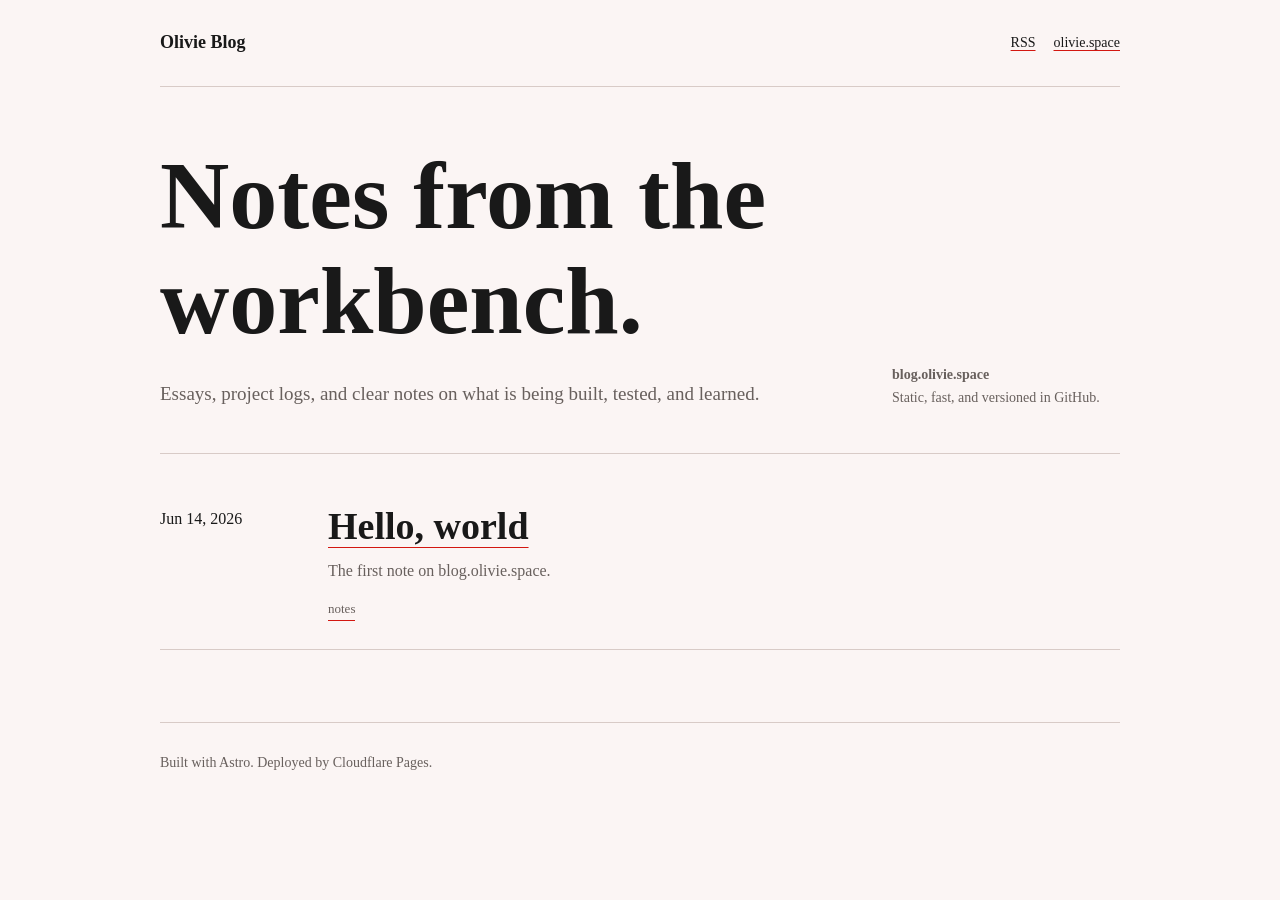
==== commit ad03ab07: "deploy: 站点改为 blog.olivie.space，博客放根目录，聊天 demo 移到 /chat/ - 根目录：Olivie Blog（Astro 构建产物，源仓库 17chemictec" ====
--- a/index.html
+++ b/index.html
@@ -1 +1,9 @@
-<!doctype html><html lang="zh-CN"><head><meta charset="utf-8"><meta name="viewport" content="width=device-width,initial-scale=1"><meta name="theme-color" content="#ffffff"><title>API 使用 demo</title><meta content="0.1.3" name="application-version"><script defer src="static/js/main.eff97f7f.js"></script><link href="static/css/main.560ff666.css" rel="stylesheet"></head><body><div id="root"></div></body></html>+<!DOCTYPE html><html lang="zh-CN"> <head><meta charset="UTF-8"><meta name="description" content="Notes, essays, and project logs."><meta name="viewport" content="width=device-width, initial-scale=1"><link rel="icon" type="image/svg+xml" href="/favicon.svg"><link rel="alternate" type="application/rss+xml" title="Olivie Blog" href="/rss.xml"><title>Olivie Blog</title><style>:root{color-scheme:light;--bg: #fbf5f4;--ink: #191919;--muted: #68605d;--line: #d8cbc7;--accent: #d31710;--paper: #fffaf8;font-family:Georgia,Times New Roman,"Noto Serif SC",serif}*{box-sizing:border-box}body{margin:0;background:var(--bg);color:var(--ink);line-height:1.65}a{color:inherit;text-decoration-color:var(--accent);text-decoration-thickness:1px;text-underline-offset:.2em}a:hover{color:var(--accent)}.shell{width:min(960px,calc(100% - 32px));margin:0 auto}.site-header{display:flex;align-items:center;justify-content:space-between;gap:24px;padding:28px 0;border-bottom:1px solid var(--line)}.brand{font-size:18px;font-weight:700;letter-spacing:0;text-decoration:none}.nav{display:flex;gap:18px;font-size:14px}main{padding:56px 0 72px}.intro{display:grid;grid-template-columns:minmax(0,1.5fr) minmax(220px,.5fr);gap:48px;align-items:end;padding-bottom:44px;border-bottom:1px solid var(--line)}h1,h2,h3{line-height:1.1;letter-spacing:0}h1{max-width:780px;margin:0;font-size:clamp(44px,8vw,96px)}.dek{max-width:620px;margin:24px 0 0;color:var(--muted);font-size:19px}.meta{color:var(--muted);font-size:14px}.post-list{display:grid;gap:0;margin-top:24px}.post-item{display:grid;grid-template-columns:140px minmax(0,1fr);gap:28px;padding:28px 0;border-bottom:1px solid var(--line)}.post-item h2{margin:0 0 10px;font-size:clamp(25px,4vw,38px)}.post-item p{max-width:680px;margin:0;color:var(--muted)}.article{max-width:760px}.article h1{font-size:clamp(42px,7vw,76px)}.article :global(p){font-size:18px}.tags{display:flex;flex-wrap:wrap;gap:8px;margin-top:14px}.tag{border-bottom:1px solid var(--accent);color:var(--muted);font-size:13px}.site-footer{padding:28px 0 40px;border-top:1px solid var(--line);color:var(--muted);font-size:14px}@media(max-width:720px){.site-header,.intro,.post-item{display:block}.nav,.intro aside{margin-top:16px}main{padding-top:40px}.post-item time{display:block;margin-bottom:10px}}
+</style></head> <body>  <div class="shell"> <header class="site-header"> <a class="brand" href="/">Olivie Blog</a> <nav class="nav" aria-label="Primary"> <a href="/rss.xml">RSS</a> <a href="https://olivie.space">olivie.space</a> </nav> </header> <main> <section class="intro" aria-labelledby="page-title"> <div> <h1 id="page-title">Notes from the workbench.</h1> <p class="dek">
+Essays, project logs, and clear notes on what is being built,
+            tested, and learned.
+</p> </div> <aside class="meta"> <strong>blog.olivie.space</strong><br>
+Static, fast, and versioned in GitHub.
+</aside> </section> <section class="post-list" aria-label="Posts"> <article class="post-item"> <time datetime="2026-06-14T00:00:00.000Z"> Jun 14, 2026 </time> <div> <h2> <a href="/blog/hello-world/">Hello, world</a> </h2> <p>The first note on blog.olivie.space.</p> <div class="tags"> <span class="tag">notes</span> </div> </div> </article> </section> </main> <footer class="site-footer">
+Built with Astro. Deployed by Cloudflare Pages.
+</footer> </div> </body></html>
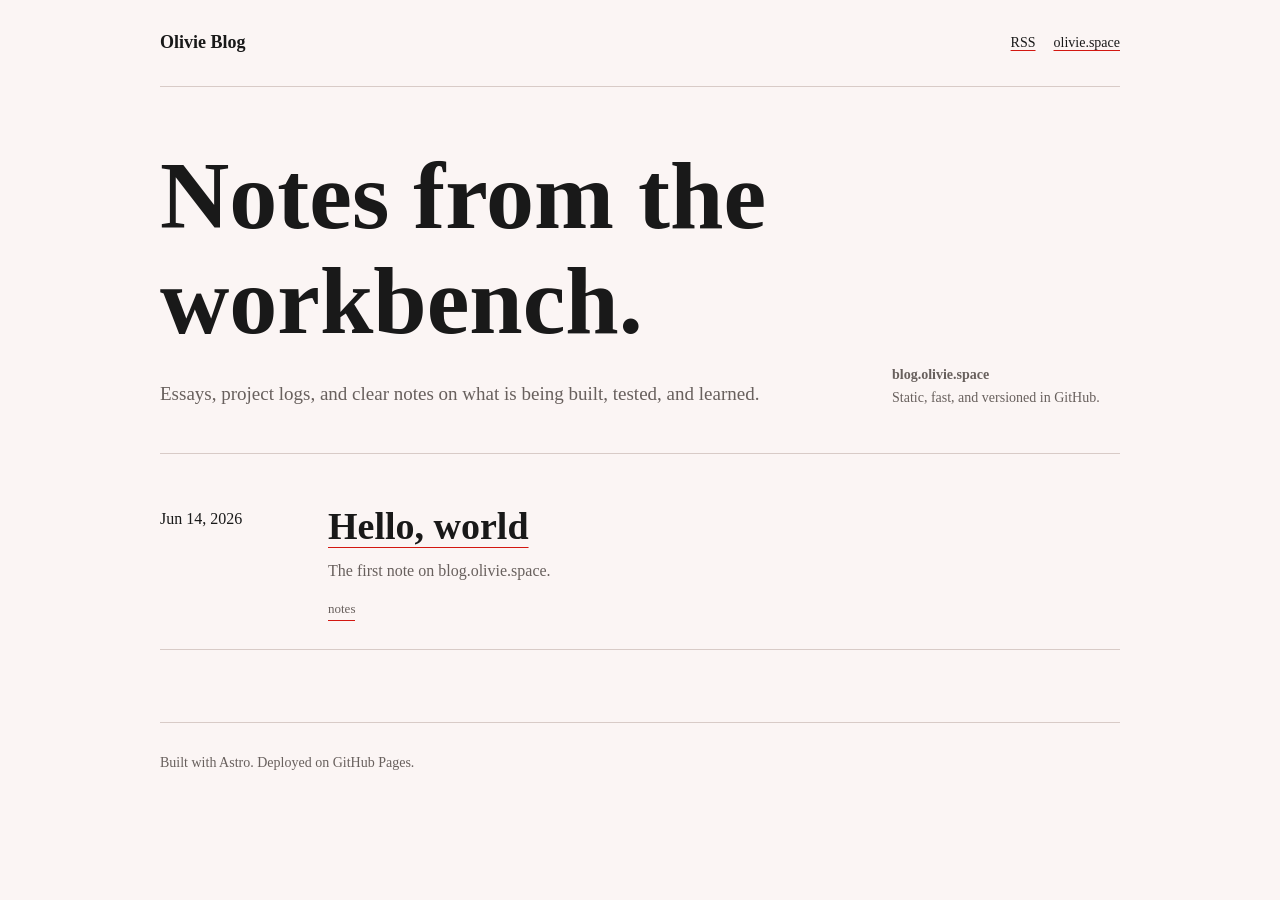
==== commit 2b71d94b: "deploy: blog.olivie.space 2026-11-24 10:10" ====
--- a/index.html
+++ b/index.html
@@ -5,5 +5,5 @@
 </p> </div> <aside class="meta"> <strong>blog.olivie.space</strong><br>
 Static, fast, and versioned in GitHub.
 </aside> </section> <section class="post-list" aria-label="Posts"> <article class="post-item"> <time datetime="2026-06-14T00:00:00.000Z"> Jun 14, 2026 </time> <div> <h2> <a href="/blog/hello-world/">Hello, world</a> </h2> <p>The first note on blog.olivie.space.</p> <div class="tags"> <span class="tag">notes</span> </div> </div> </article> </section> </main> <footer class="site-footer">
-Built with Astro. Deployed by Cloudflare Pages.
+Built with Astro. Deployed on GitHub Pages.
 </footer> </div> </body></html>
